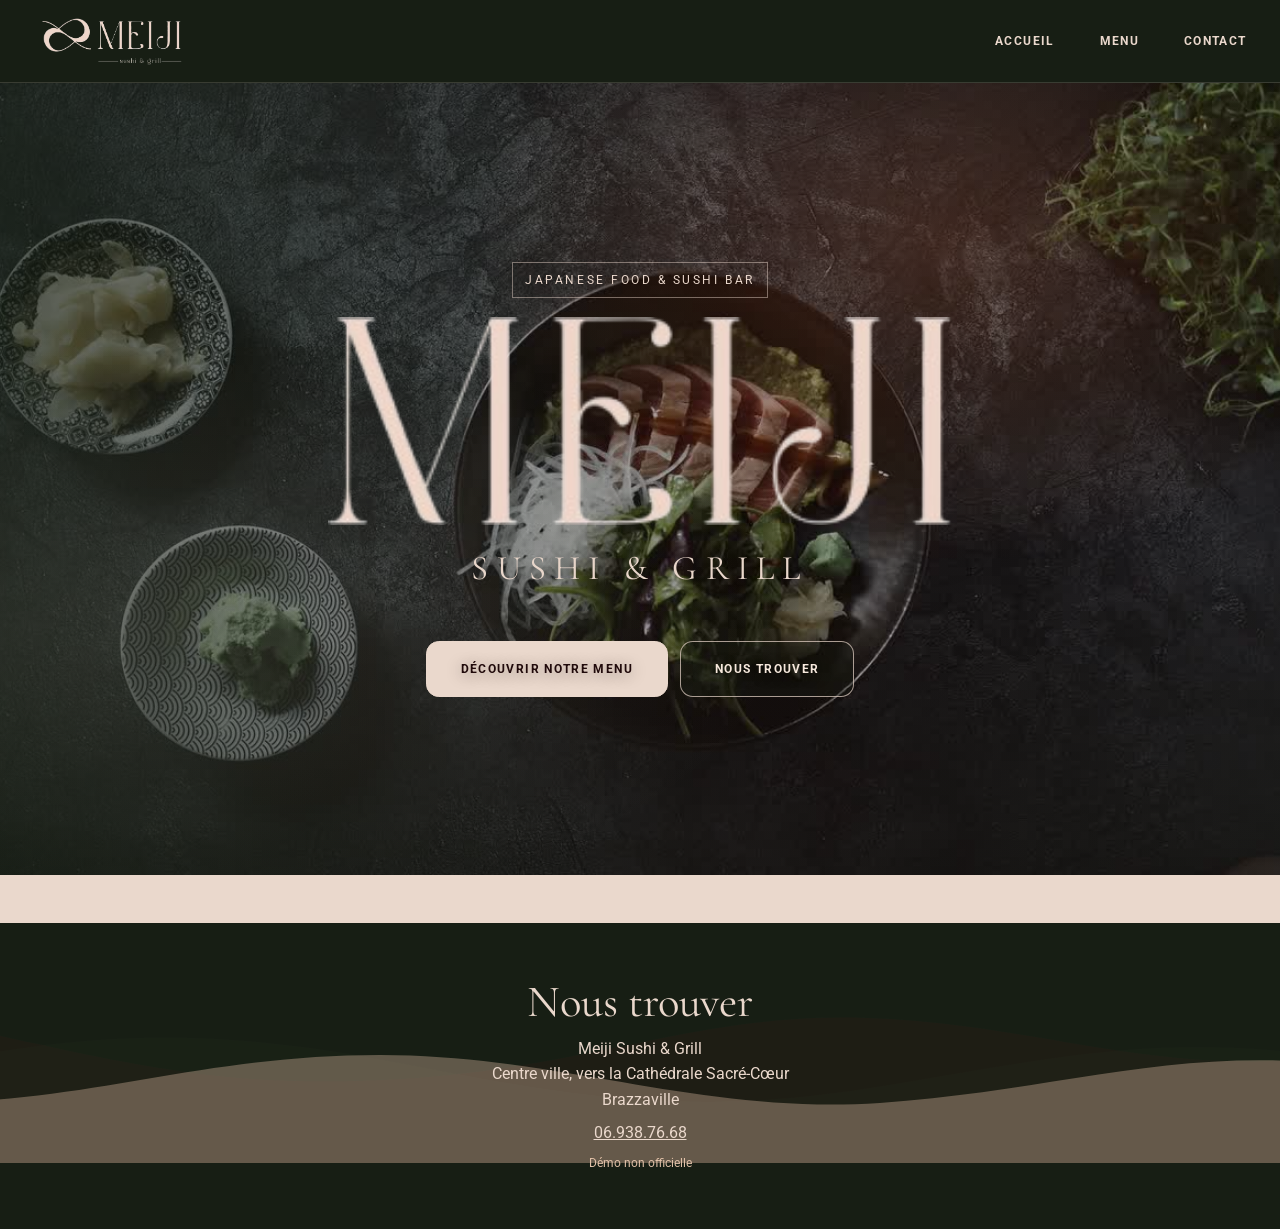
==== index.html @ 4b5f6bda "Retire la transition shoji des pages accueil et menu Complète le commit précédent, qui a déjà suppri" ====
<!doctype html>
<html lang="fr">
  <head>
    <meta charset="UTF-8" />
    <meta name="viewport" content="width=device-width, initial-scale=1.0" />
    <meta name="description" content="Meiji Sushi & Grill, restaurant japonais à Brazzaville. Découvrez notre menu." />
    <meta name="robots" content="noindex, nofollow" />
    <title>
      Accueil | Meiji Sushi &amp; Grill
    </title>
    <link rel="stylesheet" href="./assets/vendor/bootstrap.min.css" />
    <link rel="stylesheet" href="./css/style.css" />
  </head>
  <body>
    <header class="site-header">
      <a class="site-logo" href="./index.html#accueil" aria-label="Meiji Sushi &amp; Grill, accueil"><img src="./assets/img/meiji-logo.png" alt="Meiji Sushi &amp; Grill" fetchpriority="high" /></a>
      <nav class="site-nav" aria-label="Navigation principale">
        <a href="./index.html#accueil">Accueil</a><a href="./menu.html">Menu</a><a href="#contact">Contact</a>
      </nav>
    </header>
    <main>
      <section class="hero" id="accueil" aria-labelledby="hero-title">
        <video
          class="hero__video"
          autoplay
          muted
          loop
          playsinline
          preload="metadata"
          poster="./assets/img/hero-sushi-poster.jpg"
          aria-hidden="true"
          tabindex="-1"
        >
          <source src="./assets/video/hero-sushi.mp4" type="video/mp4" />
        </video>
        <div class="hero__shade" aria-hidden="true">
        </div>
        <div class="hero__content">
          <p class="hero__eyebrow" lang="en">
            Japanese Food &amp; Sushi Bar
          </p>
          <h1 id="hero-title">
            <img src="./assets/img/meiji-wordmark.png" alt="Meiji" />
          </h1>
          <p class="hero__subtitle">
            Sushi &amp; Grill
          </p>
          <div class="hero__actions">
            <a class="hero__button hero__button--primary" href="./menu.html">Découvrir notre menu</a><a class="hero__button hero__button--secondary" href="#contact">Nous trouver</a>
          </div>
        </div>
      </section>
    </main>
    <footer class="site-footer" id="contact">
      <div class="site-footer__content">
        <h2>
          Nous trouver
        </h2>
        <address>
          Meiji Sushi &amp; Grill<br />Centre ville, vers la Cathédrale Sacré-Cœur<br />Brazzaville
        </address>
        <p>
          <a href="tel:+242069387668">06.938.76.68</a>
        </p>
        <p class="site-footer__notice">
          Démo non officielle
        </p>
      </div>
    </footer>
  </body>
</html>
---- css/style.css ----
@font-face {
  font-family: "Roboto";
  src: url("../assets/fonts/Roboto-Variable.ttf") format("truetype");
  font-style: normal;
  font-weight: 100 900;
  font-display: swap
}
@font-face {
  font-family: "Cormorant Garamond";
  src: url("../assets/fonts/cormorant-garamond-latin-400-normal.woff2") format("woff2");
  font-style: normal;
  font-weight: 400;
  font-display: swap
}
@font-face {
  font-family: "Cormorant Garamond";
  src: url("../assets/fonts/cormorant-garamond-latin-700-normal.woff2") format("woff2");
  font-style: normal;
  font-weight: 700;
  font-display: swap
}
:root {
  --ink: #200a0b;
  --burgundy: #5b1213;
  --forest: #353d25;
  --forest-deep: #200a0b;
  --forest-night: #171e14;
  --cream: #ead8cc;
  --paper: #f6e8dc;
  --sand: #e1c1a8;
  --rose: #e8cbb8;
  --muted: #6f554e;
  --copper: #d36432;
  --garnet: #7a1715;
  --moss: #232819;
  --plum: #3b1112;
  --black-forest: #0c0f0a;
  --line: #c7a894;
  --focus: #d36432
}
* {
  box-sizing: border-box
}
html {
  scroll-behavior: auto
}
body {
  margin: 0;
  color: var(--ink);
  background-color: var(--cream);
  background-image: radial-gradient(ellipse at 10% 20%,rgb(225 193 168 / 58%) 0,transparent 34%), repeating-radial-gradient(ellipse at 50% 0%,transparent 0 9px,rgb(91 18 19 / 3%) 10px 11px,transparent 12px 23px);
  background-size: auto, 84px 54px;
  background-attachment: fixed;
  font-family: "Roboto", Arial, sans-serif;
  line-height: 1.6
}
h1, h2, h3, p {
  margin: 0
}
h1, h2, h3 {
  font-family: "Wanoquin", "Cormorant Garamond", Georgia, serif;
  font-weight: 400;
  line-height: 1.05
}
h1 {
  font-size: clamp(2.8rem,10vw,5.5rem);
  letter-spacing: .015em
}
h2 {
  font-size: clamp(2rem,6vw,3.4rem)
}
h3 {
  font-size: clamp(1.55rem,4vw,2rem)
}
a {
  color: inherit
}
a:focus-visible, button:focus-visible {
  outline: 3px solid var(--focus);
  outline-offset: 4px
}
.site-header {
  display: flex;
  flex-direction: column;
  align-items: center;
  gap: .4rem;
  padding: .7rem 1rem;
  color: var(--cream);
  background: var(--forest-deep)
}
.site-logo {
  display: block;
  width: 9rem
}
.site-logo img {
  display: block;
  width: 100%;
  max-height: 3.2rem;
  object-fit: contain
}
.site-nav {
  display: flex;
  align-items: center;
  justify-content: center;
  gap: clamp(1rem,5vw,2.5rem)
}
.site-nav a {
  padding: .35rem .1rem;
  color: var(--cream);
  font-size: .9rem;
  text-decoration: none
}
.site-nav a:hover {
  color: var(--copper)
}
.category-nav {
  position: sticky;
  z-index: 20;
  top: 0;
  display: flex;
  gap: clamp(1.2rem,5vw,3rem);
  overflow-x: auto;
  padding: .9rem 1.1rem;
  border-bottom: 1px solid rgb(91 18 19 / 18%);
  background: rgb(225 193 168 / 97%);
  box-shadow: 0 7px 20px rgb(32 10 11 / 8%);
  scrollbar-width: thin
}
.category-nav a {
  flex: 0 0 auto;
  color: var(--forest);
  font-size: .88rem;
  font-weight: 700;
  text-decoration: none
}
.category-nav a:hover, .category-nav a.is-current {
  color: var(--garnet);
  text-decoration: underline;
  text-decoration-thickness: 2px;
  text-underline-offset: .45em
}
.menu-home, .page-shell {
  width: min(76rem,100%);
  margin: auto;
  padding: 1.2rem 1rem 4rem
}
.menu-banner, .page-heading {
  position: relative;
  isolation: isolate;
  display: flex;
  min-height: 19rem;
  flex-direction: column;
  align-items: flex-start;
  justify-content: center;
  overflow: hidden;
  padding: clamp(1.5rem,6vw,4rem);
  color: var(--paper);
  background: var(--forest-deep)
}
.menu-banner:before, .page-heading--photo:before, .page-heading--drinks:before, .page-heading--reviews:before {
  position: absolute;
  z-index: -2;
  inset: 0;
  content: "";
  background-image: url("../assets/img/hero-sushi-poster.jpg");
  background-position: center 53%;
  background-size: cover
}
.menu-banner:after, .page-heading:after {
  position: absolute;
  z-index: -1;
  inset: 0;
  content: "";
  background: linear-gradient(90deg,rgb(32 10 11 / 86%),rgb(32 10 11 / 30%))
}
.menu-banner h1, .page-heading h1 {
  margin-block: .3rem .65rem
}
.menu-banner>p:not(.eyebrow), .page-heading>p:not(.eyebrow) {
  max-width: 37rem;
  color: var(--cream)
}
.eyebrow {
  color: var(--sand);
  font-size: .74rem;
  font-weight: 700;
  letter-spacing: .2em;
  text-transform: uppercase
}
.menu-banner .eyebrow, .page-heading .eyebrow {
  margin-bottom: .4rem
}
.demo-note {
  margin-top: 1rem;
  color: var(--cream);
  font-size: .78rem;
  letter-spacing: .04em
}
.category-grid {
  margin-top: 1rem
}
.category-card {
  position: relative;
  display: flex;
  min-height: 18rem;
  isolation: isolate;
  align-items: flex-end;
  overflow: hidden;
  border-radius: .7rem;
  color: var(--paper);
  background: var(--forest);
  text-decoration: none
}
.category-card>img {
  position: absolute;
  z-index: -2;
  inset: 0;
  width: 100%;
  height: 100%;
  object-fit: cover
}
.category-card__shade {
  position: absolute;
  z-index: -1;
  inset: 0;
  background: linear-gradient(0deg,rgb(32 10 11 / 88%),rgb(32 10 11 / 8%) 82%)
}
.category-card__content {
  display: flex;
  width: 100%;
  flex-direction: column;
  align-items: flex-start;
  padding: 1.3rem
}
.category-card__content strong {
  margin: .1rem 0;
  font-family: "Wanoquin", "Cormorant Garamond", Georgia, serif;
  font-weight: 400;
  font-size: 2.4rem;
  line-height: 1.05
}
.category-card__content>span:not(.category-card__index):not(.category-card__link) {
  color: var(--cream);
  font-size: .9rem
}
.category-card__index {
  color: var(--sand);
  font-size: .68rem;
  font-weight: 700;
  letter-spacing: .17em
}
.category-card__link {
  margin-top: .9rem;
  padding-bottom: .2rem;
  border-bottom: 1px solid var(--sand);
  font-size: .82rem;
  font-weight: 700
}
.category-card--hookah {
  background: radial-gradient(ellipse at 80% 15%,rgb(211 100 50 / 25%),transparent 39%), repeating-radial-gradient(ellipse at 50% 0%,transparent 0 9px,rgb(234 216 204 / 6%) 10px 11px,transparent 12px 23px), linear-gradient(135deg,#353d25,#171e14)
}
.category-card--hookah:before {
  position: absolute;
  z-index: -1;
  right: .5rem;
  bottom: -5.5rem;
  color: rgb(255 255 255 / 8%);
  content: "M";
  font-family: "Wanoquin", "Cormorant Garamond", Georgia, serif;
  font-size: 24rem;
  line-height: 1
}
.category-card--avis {
  background: linear-gradient(140deg,#5b1213,#200a0b 70%)
}
.category-card__rating {
  position: absolute;
  top: 1rem;
  right: 1.1rem;
  color: var(--garnet);
  font-size: 1.5rem;
  letter-spacing: .18em
}
.page-heading {
  min-height: 17rem;
  margin: 1.5rem 0 1rem
}
.page-heading--drinks:before {
  background-image: url("../assets/img/boissons/cocktail-soleil.jpg");
  background-position: center 45%
}
.page-heading--reviews:before {
  background-position: center 75%
}
.page-heading--hookah {
  background: radial-gradient(ellipse at 75% 20%,rgb(211 100 50 / 22%),transparent 40%), repeating-radial-gradient(ellipse at 50% 0%,transparent 0 9px,rgb(234 216 204 / 6%) 10px 11px,transparent 12px 23px), linear-gradient(125deg,#353d25,#171e14)
}
.page-heading--hookah:after {
  background: linear-gradient(90deg,rgb(32 10 11 / 48%),rgb(32 10 11 / 12%))
}
.subcat-nav {
  position: sticky;
  z-index: 10;
  top: 3.1rem;
  display: flex;
  gap: .65rem;
  overflow-x: auto;
  padding: .7rem 0;
  background: rgb(234 216 204 / 97%)
}
.subcat-nav a {
  flex: 0 0 auto;
  padding: .5rem .75rem;
  border: 1px solid var(--line);
  color: var(--forest);
  font-size: .84rem;
  text-decoration: none
}
.subcat-nav a:hover {
  border-color: var(--forest);
  background: var(--paper)
}
.menu-section {
  margin: 2.6rem 0 3.3rem;
  scroll-margin-top: 7rem
}
.section-heading {
  display: flex;
  align-items: flex-end;
  justify-content: space-between;
  gap: .8rem;
  margin-bottom: 1rem;
  padding-bottom: .75rem;
  border-bottom: 1px solid var(--line)
}
.section-heading h2 {
  color: var(--forest)
}
.section-heading .eyebrow {
  white-space: nowrap
}
.review-grid {
  display: grid;
  grid-template-columns: 1fr;
  gap: 1rem
}
.dish-card {
  min-width: 0;
  overflow: hidden;
  border: 1px solid rgb(32 10 11 / 14%);
  border-radius: .7rem;
  background: var(--paper);
  box-shadow: 0 10px 30px rgb(32 10 11 / 8%)
}
.dish-card__copy {
  padding: 1.1rem 1.15rem 1.25rem
}
.dish-card__kicker {
  margin-bottom: .45rem;
  color: var(--garnet);
  font-size: .68rem;
  font-weight: 700;
  letter-spacing: .15em;
  text-transform: uppercase
}
.dish-card__title {
  display: flex;
  align-items: baseline;
  justify-content: space-between;
  gap: .6rem
}
.dish-card__title h2 {
  color: var(--forest);
  font-size: clamp(1.6rem,5vw,2.2rem)
}
.dish-card__title h3 {
  min-width: 0;
  color: var(--forest)
}
.price {
  flex: 0 0 auto;
  color: var(--garnet);
  font-size: .76rem;
  font-weight: 700;
  text-align: right
}
.dish-card__copy>p:not(.dish-card__kicker) {
  margin-top: .55rem
}
.ingredients {
  color: var(--muted);
  font-size: .86rem
}
.dish-preview {
  position: relative;
  display: block;
  width: 100%;
  padding: 0;
  overflow: hidden;
  border: 0;
  background: var(--sand);
  cursor: pointer;
  text-align: left
}
.dish-preview img {
  display: block;
  width: 100%;
  height: clamp(16rem,66vw,25rem);
  object-fit: cover
}
.dish-preview>span {
  position: absolute;
  right: .9rem;
  bottom: .9rem;
  padding: .58rem .85rem;
  border: 1px solid rgb(255 255 255 / 72%);
  color: var(--ink);
  background: var(--paper);
  font-size: .8rem;
  font-weight: 700
}
model-viewer {
  display: block;
  width: 100%;
  height: clamp(18rem,66vw,25rem);
  background: var(--rose)
}
.viewer-retour {
  margin: .8rem 1rem 0;
  padding: .5rem .75rem;
  border: 1px solid var(--forest);
  background: transparent;
  color: var(--forest);
  cursor: pointer
}
.drink-card .dish-preview img, .drink-card model-viewer {
  height: clamp(24rem,95vw,37rem);
  object-position: center 58%
}
.editorial-panel {
  position: relative;
  margin-top: 1.3rem;
  padding: clamp(1.5rem,6vw,3rem);
  border-left: 3px solid var(--copper);
  border-radius: .65rem;
  color: var(--paper);
  background: linear-gradient(120deg,var(--forest),var(--forest-night))
}
.editorial-panel h2 {
  margin: .3rem 0 .6rem
}
.editorial-panel>p:not(.eyebrow):not(.demo-note) {
  max-width: 42rem;
  color: var(--cream)
}
.review-grid {
  margin-top: 1.4rem
}
.review-card {
  position: relative;
  min-height: 13rem;
  padding: 1.4rem;
  border-top: 3px solid var(--copper);
  border-radius: .65rem;
  background: var(--paper);
  box-shadow: 0 12px 32px rgb(32 10 11 / 9%)
}
.review-stars {
  margin-bottom: .8rem;
  color: var(--garnet);
  font-size: 1.1rem;
  letter-spacing: .2em
}
.review-card blockquote {
  margin: 0;
  color: var(--forest-deep);
  font-family: "Wanoquin", "Cormorant Garamond", Georgia, serif;
  font-size: 1.5rem;
  font-weight: 400;
  line-height: 1.3
}
.review-author {
  margin-top: 1.4rem;
  color: var(--muted);
  font-size: .7rem;
  letter-spacing: .08em;
  text-transform: uppercase
}
.demo-note--center {
  color: var(--muted);
  text-align: center
}
.site-footer {
  margin-top: 1rem;
  padding: 2.5rem 1rem;
  color: var(--cream);
  background: var(--forest-deep);
  text-align: center
}
.site-footer__content {
  width: min(50rem,100%);
  margin-inline: auto
}
.site-footer h2 {
  margin-bottom: .6rem;
  font-size: 2rem
}
.site-footer address {
  font-style: normal
}
.site-footer p {
  margin-top: .45rem
}
.site-footer a {
  color: var(--cream)
}
.site-footer__notice {
  color: var(--sand);
  font-size: .78rem
}
[hidden] {
  display: none!important
}
@media(min-width:42rem) {
  .site-header {
    flex-direction: row;
    justify-content: space-between;
    padding: .8rem max(1.5rem,calc((100% - 76rem)/2))
  }
  .site-logo {
    width: 11rem
  }
  .site-nav a {
    font-size: .96rem
  }
  .menu-home, .page-shell {
    padding-inline: 1.5rem
  }
  .menu-banner {
    min-height: 23rem
  }
  .category-grid {
    margin-top: 1.1rem
  }
  .category-card {
    min-height: 21rem
  }
  .review-grid {
    grid-template-columns: repeat(2,minmax(0,1fr));
    gap: 1.1rem
  }
}
@media(min-width:68rem) {
  .category-card {
    min-height: 27rem
  }
  .review-grid {
    grid-template-columns: repeat(3,minmax(0,1fr))
  }
  .page-heading {
    min-height: 22rem
  }
}
@media(prefers-reduced-motion:reduce) {
  *, *::before, *::after {
    scroll-behavior: auto!important;
    transition-duration: .01ms!important
  }
}
/* Accueil avec photo et vidéo en plein écran */
.hero {
  position: relative;
  isolation: isolate;
  display: grid;
  min-height: clamp(34rem,82svh,56rem);
  place-items: center;
  overflow: hidden;
  color: var(--paper);
  background: var(--forest-deep) url("../assets/img/hero-sushi-poster.jpg") center/cover;
  text-align: center
}
.hero__video, .hero__shade {
  position: absolute;
  z-index: -1;
  inset: 0;
  width: 100%;
  height: 100%
}
.hero__video {
  object-fit: cover
}
.hero__shade {
  z-index: 0;
  background: rgb(32 10 11 / 55%)
}
.hero__content {
  position: relative;
  z-index: 1;
  width: min(52rem,100%);
  padding: 3rem 1rem;
  text-shadow: 0 2px 16px rgb(0 0 0 / 45%)
}
.hero__eyebrow {
  margin-bottom: .5rem;
  font-size: clamp(.8rem,2vw,1.1rem);
  letter-spacing: .2em;
  text-transform: uppercase
}
.hero h1 {
  line-height: 0
}
.hero h1 img {
  display: block;
  width: clamp(18rem,56vw,36rem);
  max-width: 100%;
  height: auto;
  margin-inline: auto
}
.hero__subtitle {
  margin-top: .5rem;
  font-size: clamp(1.2rem,3vw,2rem);
  letter-spacing: .2em;
  text-transform: uppercase
}
.hero__actions {
  display: flex;
  flex-wrap: wrap;
  justify-content: center;
  gap: .6rem;
  margin-top: 2.2rem
}
.hero__button {
  display: inline-flex;
  min-height: 3.25rem;
  align-items: center;
  justify-content: center;
  padding: .75rem clamp(1rem,3vw,2rem);
  border: 1px solid var(--paper);
  border-radius: .2rem;
  font-weight: 700;
  letter-spacing: .06em;
  text-decoration: none;
  text-transform: uppercase
}
.hero__button--primary {
  color: var(--ink);
  background: var(--paper)
}
.hero__button--secondary {
  color: var(--paper);
  background: rgb(0 0 0 / 18%)
}
.hero a:focus-visible, .site-header a:focus-visible, .site-footer a:focus-visible {
  outline-color: var(--paper)
}
@media(prefers-reduced-motion:reduce) {
  .hero__video {
    display: none
  }
}

/* Direction artistique Meiji : motifs SVG façon Haikei, composition éditoriale. */
body {
  background-color: var(--cream);
  background-image: url("../assets/img/meiji-waves.svg");
  background-repeat: repeat-x;
  background-position: center bottom;
  background-size: min(100%, 90rem) 18rem;
  background-attachment: scroll
}
.site-header {
  min-height: 5.2rem;
  padding-block: .9rem;
  border-bottom: 1px solid rgb(234 216 204 / 16%);
  background: var(--forest-night)
}
.site-logo {
  width: 10rem
}
.site-nav {
  gap: clamp(1.1rem, 3.5vw, 2.6rem)
}
.site-nav a {
  position: relative;
  padding-block: .65rem;
  font-size: .78rem;
  font-weight: 700;
  letter-spacing: .11em;
  text-transform: uppercase
}
.site-nav a[aria-current="page"]::after {
  position: absolute;
  right: 0;
  bottom: .2rem;
  left: 0;
  height: 1px;
  background: var(--sand);
  content: ""
}
.hero {
  min-height: min(48rem, calc(100svh - 5.2rem));
  min-height: clamp(38rem, 88svh, 54rem);
  background-position: center 56%
}
.hero__shade {
  background: radial-gradient(ellipse at 74% 20%, rgb(211 100 50 / 19%), transparent 36%), radial-gradient(ellipse at 12% 68%, rgb(234 216 204 / 9%), transparent 40%), linear-gradient(90deg, rgb(23 30 20 / 72%), rgb(32 10 11 / 28%) 58%, rgb(32 10 11 / 18%)), linear-gradient(0deg, rgb(23 30 20 / 28%), transparent 44%)
}
.hero__content {
  width: min(62rem, 100%);
  padding-inline: clamp(1.2rem, 6vw, 5rem)
}
.hero__eyebrow {
  display: inline-block;
  margin-bottom: 1.15rem;
  padding: .5rem .8rem;
  border: 1px solid rgb(234 216 204 / 45%);
  color: var(--cream);
  font-size: .72rem;
  letter-spacing: .22em
}
.hero h1 img {
  width: clamp(19rem, 51vw, 39rem);
  filter: drop-shadow(0 12px 30px rgb(0 0 0 / 22%))
}
.hero__subtitle {
  margin-top: 1rem;
  color: var(--cream);
  font-family: "Cormorant Garamond", Georgia, serif;
  font-size: clamp(1.25rem, 3.2vw, 2.15rem);
  font-weight: 400;
  letter-spacing: .24em
}
.hero__actions {
  gap: .8rem;
  margin-top: clamp(1.8rem, 5vh, 3rem)
}
.hero__button {
  min-height: 3.45rem;
  padding-inline: clamp(1.1rem, 2.8vw, 2.1rem);
  border-radius: .8rem;
  font-size: .78rem;
  letter-spacing: .11em
}
.hero__button--primary {
  border-color: var(--cream);
  background: var(--cream)
}
.hero__button--secondary {
  border-color: rgb(234 216 204 / 70%);
  background: rgb(23 30 20 / 28%)
}
.menu-home, .page-shell {
  padding-top: clamp(1.5rem, 4vw, 3rem)
}
.menu-banner, .page-heading {
  min-height: 22rem;
  border-radius: 1.4rem;
  box-shadow: 0 24px 70px rgb(32 10 11 / 12%)
}
.menu-banner:after, .page-heading:after {
  background: linear-gradient(90deg, rgb(23 30 20 / 88%), rgb(32 10 11 / 45%) 65%, rgb(32 10 11 / 24%))
}
.category-grid {
  --bs-gutter-x: 1rem;
  --bs-gutter-y: 1rem;
  margin-top: 1.25rem
}
.category-card {
  min-height: 23rem;
  border: 1px solid rgb(32 10 11 / 12%);
  border-radius: 1.15rem;
  box-shadow: 0 16px 40px rgb(32 10 11 / 11%);
  isolation: isolate
}
.category-card > img {
  transition: none
}
.category-card__shade {
  background: linear-gradient(0deg, rgb(23 30 20 / 94%), rgb(32 10 11 / 8%) 75%)
}
.category-card__content {
  padding: clamp(1.25rem, 2.5vw, 1.8rem)
}
.category-card__content strong {
  margin-block: .4rem .55rem;
  font-size: clamp(2rem, 3vw, 2.7rem)
}
.category-card__link {
  display: inline-block;
  margin-top: 1.2rem;
  color: var(--cream);
  letter-spacing: .06em
}
.category-card--hookah::before {
  right: -1.5rem;
  bottom: -7rem;
  color: rgb(234 216 204 / 9%)
}
.category-card__rating {
  z-index: 1;
  color: var(--sand);
  text-shadow: 0 2px 18px rgb(0 0 0 / 40%)
}
.page-heading {
  margin-top: .5rem
}
.section-heading {
  margin-top: 2.4rem;
  border-bottom-color: rgb(91 18 19 / 28%)
}
.dish-card, .review-card {
  border-color: rgb(32 10 11 / 12%);
  border-radius: 1.15rem;
  box-shadow: 0 18px 42px rgb(32 10 11 / 9%)
}
.dish-card__copy {
  padding: 1.3rem
}
model-viewer {
  border-radius: 1rem;
  background-color: var(--sand)
}
.site-footer {
  position: relative;
  margin-top: 3rem;
  padding-block: 3.5rem;
  background-color: var(--forest-night);
  background-image: url("../assets/img/meiji-waves.svg");
  background-position: center top;
  background-size: 90rem 15rem
}
.site-footer h2 {
  font-family: "Cormorant Garamond", Georgia, serif;
  font-size: clamp(2rem, 4vw, 2.8rem);
  font-weight: 400
}
@media (max-width: 41.99rem) {
  .site-header {
    gap: .25rem;
    padding: .65rem .9rem .5rem
  }
  .site-logo {
    width: 8.4rem
  }
  .site-nav {
    width: 100%;
    justify-content: space-between;
    gap: .6rem
  }
  .site-nav a {
    padding-block: .5rem;
    font-size: .69rem;
    letter-spacing: .08em
  }
  .hero {
    min-height: min(44rem, 82svh);
    min-height: clamp(34rem, 82svh, 44rem)
  }
  .hero__content {
    padding-inline: 1rem
  }
  .hero__actions {
    flex-direction: column;
    align-items: stretch;
    width: min(22rem, 100%);
    margin-inline: auto
  }
  .category-card {
    min-height: 20rem
  }
  .menu-banner, .page-heading {
    min-height: 19rem;
    padding: 1.35rem
  }
  .site-footer {
    margin-top: 2rem
  }
}

/* Bouton de réalité augmentée : model-viewer ne l'affiche que sur les appareils compatibles. */
.ar-button {
  position: absolute;
  right: .8rem;
  bottom: .8rem;
  display: inline-flex;
  min-height: 2.75rem;
  align-items: center;
  gap: .5rem;
  padding: .55rem .9rem;
  border: 1px solid var(--forest-night);
  border-radius: .5rem;
  color: var(--cream);
  background: var(--forest-night);
  font: 700 .8rem/1 "Roboto", Arial, sans-serif;
  letter-spacing: .04em;
  cursor: pointer
}
.ar-button:focus-visible {
  outline: 3px solid var(--focus);
  outline-offset: 3px
}
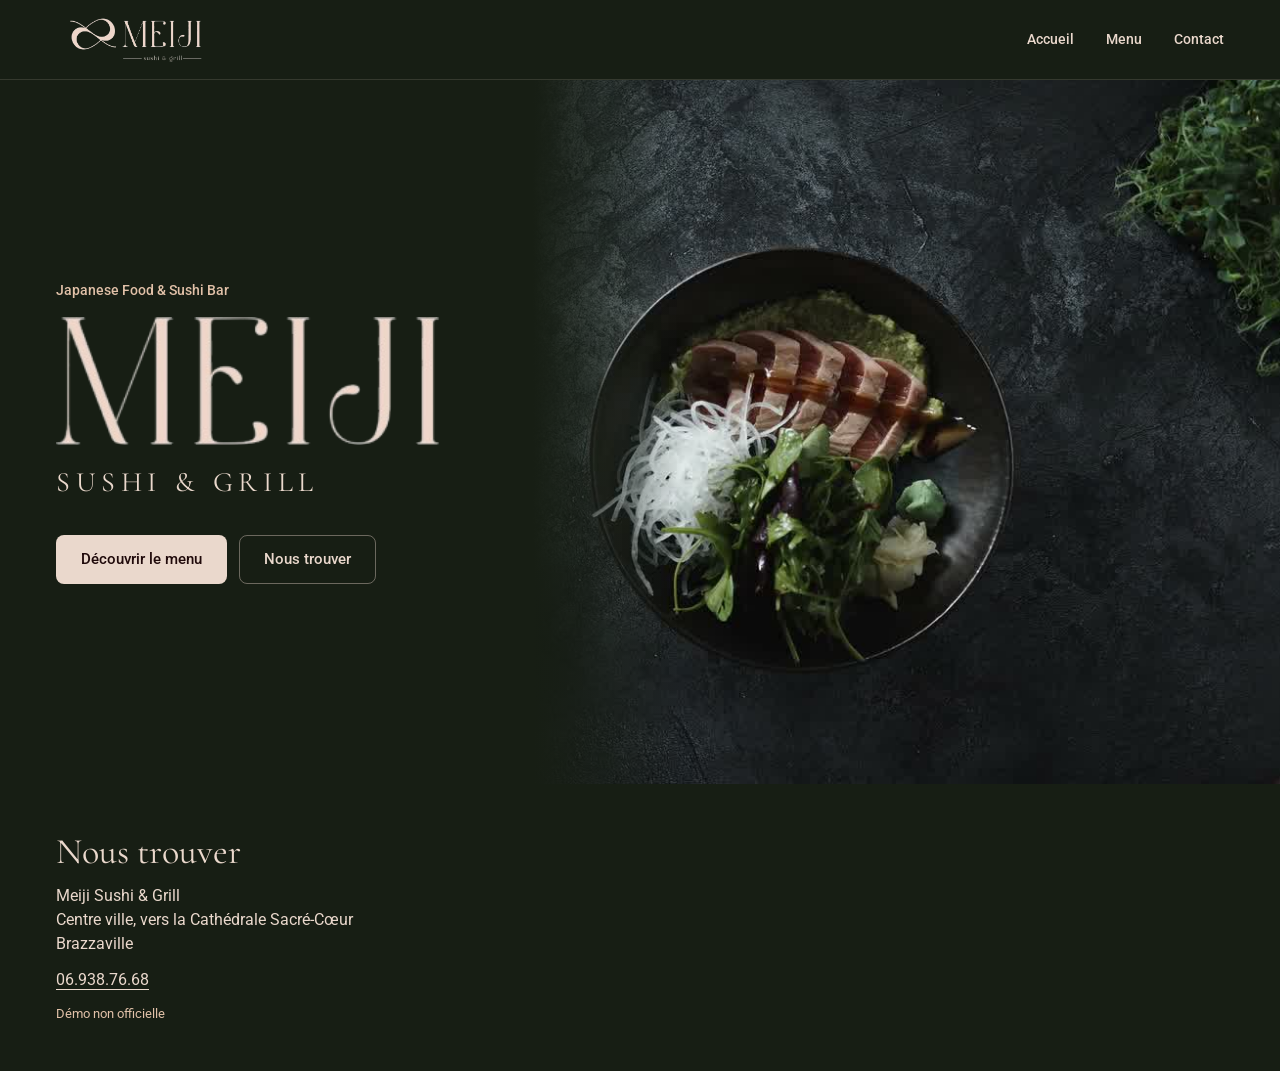
==== commit d3e49921: "Épure le site : accueil en deux volets, menu simplifié Applique l'audit unslop avec la direction val" ====
--- a/index.html
+++ b/index.html
@@ -20,34 +20,34 @@
     </header>
     <main>
       <section class="hero" id="accueil" aria-labelledby="hero-title">
-        <video
-          class="hero__video"
-          autoplay
-          muted
-          loop
-          playsinline
-          preload="metadata"
-          poster="./assets/img/hero-sushi-poster.jpg"
-          aria-hidden="true"
-          tabindex="-1"
-        >
-          <source src="./assets/video/hero-sushi.mp4" type="video/mp4" />
-        </video>
-        <div class="hero__shade" aria-hidden="true">
-        </div>
         <div class="hero__content">
           <p class="hero__eyebrow" lang="en">
             Japanese Food &amp; Sushi Bar
           </p>
           <h1 id="hero-title">
-            <img src="./assets/img/meiji-wordmark.png" alt="Meiji" />
+            <img src="./assets/img/meiji-wordmark.png" alt="Meiji" width="272" height="91" />
           </h1>
           <p class="hero__subtitle">
             Sushi &amp; Grill
           </p>
           <div class="hero__actions">
-            <a class="hero__button hero__button--primary" href="./menu.html">Découvrir notre menu</a><a class="hero__button hero__button--secondary" href="#contact">Nous trouver</a>
+            <a class="hero__button hero__button--primary" href="./menu.html">Découvrir le menu</a><a class="hero__button hero__button--secondary" href="#contact">Nous trouver</a>
           </div>
+        </div>
+        <div class="hero__media">
+          <video
+            class="hero__video"
+            autoplay
+            muted
+            loop
+            playsinline
+            preload="metadata"
+            poster="./assets/img/hero-sushi-poster.jpg"
+            aria-hidden="true"
+            tabindex="-1"
+          >
+            <source src="./assets/video/hero-sushi.mp4" type="video/mp4" />
+          </video>
         </div>
       </section>
     </main>
--- a/css/style.css
+++ b/css/style.css
@@ -1,3 +1,4 @@
+/* Polices hébergées en local */
 @font-face {
   font-family: "Roboto";
   src: url("../assets/fonts/Roboto-Variable.ttf") format("truetype");
@@ -19,384 +20,518 @@
   font-weight: 700;
   font-display: swap
 }
+
 :root {
+  /* Couleurs de la charte Meiji */
   --ink: #200a0b;
+  --plum: #3b1112;
   --burgundy: #5b1213;
+  --garnet: #7a1715;
+  --copper: #d36432;
   --forest: #353d25;
-  --forest-deep: #200a0b;
+  --moss: #232819;
   --forest-night: #171e14;
+  --black-forest: #0c0f0a;
   --cream: #ead8cc;
+  --rose: #e8cbb8;
+  --sand: #e1c1a8;
+
+  /* Teintes dérivées de la charte */
   --paper: #f6e8dc;
-  --sand: #e1c1a8;
-  --rose: #e8cbb8;
   --muted: #6f554e;
-  --copper: #d36432;
-  --garnet: #7a1715;
-  --moss: #232819;
-  --plum: #3b1112;
-  --black-forest: #0c0f0a;
-  --line: #c7a894;
-  --focus: #d36432
-}
-* {
+  --line: rgb(32 10 11 / 10%);
+  --line-strong: rgb(32 10 11 / 24%);
+  --line-dark: rgb(234 216 204 / 14%);
+  --focus: #d36432;
+
+  /* Mise en page : tout est posé sur une grille de 4 px (.25rem) */
+  --shell: 76rem;
+  --gutter: 1rem;
+  --edge: max(var(--gutter), calc((100vw - var(--shell)) / 2 + var(--gutter)));
+  --radius-control: .5rem;
+  --radius-card: 1rem;
+
+  /* Mouvement : une seule courbe, une seule durée */
+  --ease: cubic-bezier(.2, 0, 0, 1);
+  --fast: .15s;
+
+  --serif: "Wanoquin", "Cormorant Garamond", Georgia, serif;
+  --sans: "Roboto", Arial, sans-serif
+}
+@media (min-width: 42rem) {
+  :root {
+    --gutter: 1.5rem
+  }
+}
+
+*, *::before, *::after {
   box-sizing: border-box
-}
-html {
-  scroll-behavior: auto
 }
 body {
   margin: 0;
   color: var(--ink);
-  background-color: var(--cream);
-  background-image: radial-gradient(ellipse at 10% 20%,rgb(225 193 168 / 58%) 0,transparent 34%), repeating-radial-gradient(ellipse at 50% 0%,transparent 0 9px,rgb(91 18 19 / 3%) 10px 11px,transparent 12px 23px);
-  background-size: auto, 84px 54px;
-  background-attachment: fixed;
-  font-family: "Roboto", Arial, sans-serif;
-  line-height: 1.6
-}
-h1, h2, h3, p {
+  background: var(--cream);
+  font-family: var(--sans);
+  font-size: 1rem;
+  line-height: 1.5
+}
+h1, h2, h3, p, address {
   margin: 0
 }
 h1, h2, h3 {
-  font-family: "Wanoquin", "Cormorant Garamond", Georgia, serif;
+  font-family: var(--serif);
   font-weight: 400;
-  line-height: 1.05
+  line-height: 1.1
 }
 h1 {
-  font-size: clamp(2.8rem,10vw,5.5rem);
-  letter-spacing: .015em
+  font-size: clamp(2.5rem, 8vw, 4rem)
 }
 h2 {
-  font-size: clamp(2rem,6vw,3.4rem)
+  font-size: clamp(1.75rem, 5vw, 2.5rem)
 }
 h3 {
-  font-size: clamp(1.55rem,4vw,2rem)
+  font-size: clamp(1.5rem, 4vw, 1.75rem)
 }
 a {
   color: inherit
+}
+img {
+  max-width: 100%
+}
+button {
+  font: inherit
 }
 a:focus-visible, button:focus-visible {
   outline: 3px solid var(--focus);
   outline-offset: 4px
 }
+[hidden] {
+  display: none !important
+}
+
+/* En-tête */
 .site-header {
   display: flex;
   flex-direction: column;
   align-items: center;
-  gap: .4rem;
-  padding: .7rem 1rem;
+  gap: .5rem;
+  padding: .75rem var(--edge);
+  border-bottom: 1px solid var(--line-dark);
   color: var(--cream);
-  background: var(--forest-deep)
+  background: var(--forest-night)
 }
 .site-logo {
   display: block;
-  width: 9rem
+  width: 8.5rem
 }
 .site-logo img {
   display: block;
   width: 100%;
-  max-height: 3.2rem;
+  max-height: 3rem;
   object-fit: contain
 }
 .site-nav {
   display: flex;
+  align-items: center;
+  gap: 1.5rem
+}
+.site-nav a {
+  position: relative;
+  padding: .5rem 0;
+  color: var(--cream);
+  font-size: .875rem;
+  font-weight: 500;
+  text-decoration: none;
+  transition: color var(--fast) var(--ease)
+}
+.site-nav a:hover {
+  color: var(--sand)
+}
+.site-nav a[aria-current="page"]::after {
+  position: absolute;
+  right: 0;
+  bottom: .25rem;
+  left: 0;
+  height: 1px;
+  background: var(--sand);
+  content: ""
+}
+.site-header a:focus-visible, .hero a:focus-visible, .site-footer a:focus-visible {
+  outline-color: var(--paper)
+}
+@media (min-width: 42rem) {
+  .site-header {
+    flex-direction: row;
+    justify-content: space-between;
+    min-height: 5rem
+  }
+  .site-logo {
+    width: 10rem
+  }
+  .site-nav {
+    gap: 2rem
+  }
+}
+
+/* Accueil : texte d'un côté, vidéo de l'autre */
+.hero {
+  display: grid;
+  grid-template-rows: auto minmax(18rem, 1fr);
+  min-height: calc(100svh - 6.5rem);
+  color: var(--cream);
+  background: var(--forest-night)
+}
+.hero__content {
+  padding: 2.5rem var(--gutter) 2rem
+}
+.hero__eyebrow {
+  margin-bottom: 1rem;
+  color: var(--sand);
+  font-size: .875rem;
+  font-weight: 500
+}
+.hero h1 {
+  line-height: 0
+}
+.hero h1 img {
+  display: block;
+  width: min(100%, clamp(14rem, 62vw, 24rem));
+  height: auto
+}
+/* La charte compose le nom de la maison en capitales. */
+.hero__subtitle {
+  margin-top: 1rem;
+  font-family: "Cormorant Garamond", Georgia, serif;
+  font-size: clamp(1.25rem, 4vw, 1.75rem);
+  letter-spacing: .2em;
+  text-transform: uppercase
+}
+.hero__actions {
+  display: flex;
+  flex-wrap: wrap;
+  gap: .75rem;
+  margin-top: 2rem
+}
+.hero__button {
+  display: inline-flex;
+  min-height: 3rem;
   align-items: center;
   justify-content: center;
-  gap: clamp(1rem,5vw,2.5rem)
-}
-.site-nav a {
-  padding: .35rem .1rem;
-  color: var(--cream);
-  font-size: .9rem;
-  text-decoration: none
-}
-.site-nav a:hover {
-  color: var(--copper)
-}
+  padding: .75rem 1.5rem;
+  border: 1px solid transparent;
+  border-radius: var(--radius-control);
+  font-size: .9375rem;
+  font-weight: 500;
+  text-decoration: none;
+  transition: color var(--fast) var(--ease), background-color var(--fast) var(--ease), border-color var(--fast) var(--ease)
+}
+.hero__button--primary {
+  color: var(--ink);
+  background: var(--cream)
+}
+.hero__button--primary:hover {
+  background: var(--paper)
+}
+.hero__button--secondary {
+  border-color: rgb(234 216 204 / 40%);
+  color: var(--cream)
+}
+.hero__button--secondary:hover {
+  border-color: var(--cream)
+}
+.hero__media {
+  position: relative;
+  overflow: hidden;
+  background: var(--forest-night) url("../assets/img/hero-sushi-poster.jpg") 80% center / cover
+}
+.hero__video {
+  position: absolute;
+  inset: 0;
+  width: 100%;
+  height: 100%;
+  object-fit: cover;
+  object-position: 80% center
+}
+/* Fond la vidéo dans le panneau de texte, sans changer de teinte. */
+.hero__media::after {
+  position: absolute;
+  inset: 0;
+  background: linear-gradient(180deg, var(--forest-night), rgb(23 30 20 / 0%) 30%);
+  content: "";
+  pointer-events: none
+}
+@media (min-width: 56rem) {
+  .hero {
+    grid-template-rows: none;
+    grid-template-columns: minmax(0, 5fr) minmax(0, 7fr);
+    min-height: min(44rem, calc(100svh - 5rem))
+  }
+  .hero__content {
+    align-self: center;
+    padding: 3rem 2rem 3rem var(--edge)
+  }
+  .hero__media::after {
+    background: linear-gradient(90deg, var(--forest-night), rgb(23 30 20 / 0%) 20%)
+  }
+}
+@media (prefers-reduced-motion: reduce) {
+  .hero__video {
+    display: none
+  }
+  *, *::before, *::after {
+    scroll-behavior: auto !important;
+    transition-duration: .01ms !important
+  }
+}
+
+/* Navigation des rubriques */
 .category-nav {
   position: sticky;
   z-index: 20;
   top: 0;
   display: flex;
-  gap: clamp(1.2rem,5vw,3rem);
+  min-height: 3rem;
+  align-items: center;
+  gap: 1.5rem;
   overflow-x: auto;
-  padding: .9rem 1.1rem;
-  border-bottom: 1px solid rgb(91 18 19 / 18%);
-  background: rgb(225 193 168 / 97%);
-  box-shadow: 0 7px 20px rgb(32 10 11 / 8%);
+  padding: 0 var(--edge);
+  border-bottom: 1px solid var(--line);
+  background: var(--paper);
   scrollbar-width: thin
 }
 .category-nav a {
   flex: 0 0 auto;
-  color: var(--forest);
-  font-size: .88rem;
-  font-weight: 700;
-  text-decoration: none
-}
-.category-nav a:hover, .category-nav a.is-current {
-  color: var(--garnet);
+  padding: .5rem 0;
+  color: var(--muted);
+  font-size: .875rem;
+  font-weight: 500;
+  text-decoration: none;
+  transition: color var(--fast) var(--ease)
+}
+.category-nav a:hover {
+  color: var(--ink)
+}
+.category-nav a.is-current {
+  color: var(--ink);
   text-decoration: underline;
+  text-decoration-color: var(--garnet);
   text-decoration-thickness: 2px;
-  text-underline-offset: .45em
-}
-.menu-home, .page-shell {
-  width: min(76rem,100%);
-  margin: auto;
-  padding: 1.2rem 1rem 4rem
-}
-.menu-banner, .page-heading {
-  position: relative;
-  isolation: isolate;
-  display: flex;
-  min-height: 19rem;
-  flex-direction: column;
-  align-items: flex-start;
-  justify-content: center;
-  overflow: hidden;
-  padding: clamp(1.5rem,6vw,4rem);
-  color: var(--paper);
-  background: var(--forest-deep)
-}
-.menu-banner:before, .page-heading--photo:before, .page-heading--drinks:before, .page-heading--reviews:before {
-  position: absolute;
-  z-index: -2;
-  inset: 0;
-  content: "";
-  background-image: url("../assets/img/hero-sushi-poster.jpg");
-  background-position: center 53%;
-  background-size: cover
-}
-.menu-banner:after, .page-heading:after {
-  position: absolute;
-  z-index: -1;
-  inset: 0;
-  content: "";
-  background: linear-gradient(90deg,rgb(32 10 11 / 86%),rgb(32 10 11 / 30%))
-}
-.menu-banner h1, .page-heading h1 {
-  margin-block: .3rem .65rem
-}
-.menu-banner>p:not(.eyebrow), .page-heading>p:not(.eyebrow) {
-  max-width: 37rem;
-  color: var(--cream)
-}
-.eyebrow {
-  color: var(--sand);
-  font-size: .74rem;
-  font-weight: 700;
-  letter-spacing: .2em;
-  text-transform: uppercase
-}
-.menu-banner .eyebrow, .page-heading .eyebrow {
-  margin-bottom: .4rem
-}
-.demo-note {
-  margin-top: 1rem;
-  color: var(--cream);
-  font-size: .78rem;
-  letter-spacing: .04em
-}
-.category-grid {
-  margin-top: 1rem
-}
-.category-card {
-  position: relative;
-  display: flex;
-  min-height: 18rem;
-  isolation: isolate;
-  align-items: flex-end;
-  overflow: hidden;
-  border-radius: .7rem;
-  color: var(--paper);
-  background: var(--forest);
-  text-decoration: none
-}
-.category-card>img {
-  position: absolute;
-  z-index: -2;
-  inset: 0;
-  width: 100%;
-  height: 100%;
-  object-fit: cover
-}
-.category-card__shade {
-  position: absolute;
-  z-index: -1;
-  inset: 0;
-  background: linear-gradient(0deg,rgb(32 10 11 / 88%),rgb(32 10 11 / 8%) 82%)
-}
-.category-card__content {
-  display: flex;
-  width: 100%;
-  flex-direction: column;
-  align-items: flex-start;
-  padding: 1.3rem
-}
-.category-card__content strong {
-  margin: .1rem 0;
-  font-family: "Wanoquin", "Cormorant Garamond", Georgia, serif;
-  font-weight: 400;
-  font-size: 2.4rem;
-  line-height: 1.05
-}
-.category-card__content>span:not(.category-card__index):not(.category-card__link) {
-  color: var(--cream);
-  font-size: .9rem
-}
-.category-card__index {
-  color: var(--sand);
-  font-size: .68rem;
-  font-weight: 700;
-  letter-spacing: .17em
-}
-.category-card__link {
-  margin-top: .9rem;
-  padding-bottom: .2rem;
-  border-bottom: 1px solid var(--sand);
-  font-size: .82rem;
-  font-weight: 700
-}
-.category-card--hookah {
-  background: radial-gradient(ellipse at 80% 15%,rgb(211 100 50 / 25%),transparent 39%), repeating-radial-gradient(ellipse at 50% 0%,transparent 0 9px,rgb(234 216 204 / 6%) 10px 11px,transparent 12px 23px), linear-gradient(135deg,#353d25,#171e14)
-}
-.category-card--hookah:before {
-  position: absolute;
-  z-index: -1;
-  right: .5rem;
-  bottom: -5.5rem;
-  color: rgb(255 255 255 / 8%);
-  content: "M";
-  font-family: "Wanoquin", "Cormorant Garamond", Georgia, serif;
-  font-size: 24rem;
-  line-height: 1
-}
-.category-card--avis {
-  background: linear-gradient(140deg,#5b1213,#200a0b 70%)
-}
-.category-card__rating {
-  position: absolute;
-  top: 1rem;
-  right: 1.1rem;
-  color: var(--garnet);
-  font-size: 1.5rem;
-  letter-spacing: .18em
-}
-.page-heading {
-  min-height: 17rem;
-  margin: 1.5rem 0 1rem
-}
-.page-heading--drinks:before {
-  background-image: url("../assets/img/boissons/cocktail-soleil.jpg");
-  background-position: center 45%
-}
-.page-heading--reviews:before {
-  background-position: center 75%
-}
-.page-heading--hookah {
-  background: radial-gradient(ellipse at 75% 20%,rgb(211 100 50 / 22%),transparent 40%), repeating-radial-gradient(ellipse at 50% 0%,transparent 0 9px,rgb(234 216 204 / 6%) 10px 11px,transparent 12px 23px), linear-gradient(125deg,#353d25,#171e14)
-}
-.page-heading--hookah:after {
-  background: linear-gradient(90deg,rgb(32 10 11 / 48%),rgb(32 10 11 / 12%))
+  text-underline-offset: .5em
 }
 .subcat-nav {
   position: sticky;
   z-index: 10;
-  top: 3.1rem;
-  display: flex;
-  gap: .65rem;
+  top: 3rem;
+  display: flex;
+  gap: .5rem;
   overflow-x: auto;
-  padding: .7rem 0;
-  background: rgb(234 216 204 / 97%)
+  padding: .5rem 0;
+  background: var(--cream)
 }
 .subcat-nav a {
   flex: 0 0 auto;
   padding: .5rem .75rem;
+  border: 1px solid var(--line-strong);
+  border-radius: var(--radius-control);
+  color: var(--ink);
+  font-size: .875rem;
+  text-decoration: none;
+  transition: background-color var(--fast) var(--ease)
+}
+.subcat-nav a:hover {
+  background: var(--paper)
+}
+
+/* Pages du menu */
+.page-shell {
+  padding: 1.5rem var(--edge) 4rem
+}
+.page-intro {
+  padding-bottom: 1.5rem
+}
+.page-intro h1 {
+  margin-top: .25rem
+}
+.page-intro > p:not(.eyebrow):not(.demo-note) {
+  max-width: 36rem;
+  margin-top: .75rem;
+  color: var(--muted)
+}
+.eyebrow {
+  color: var(--muted);
+  font-size: .875rem;
+  font-weight: 500
+}
+.demo-note {
+  margin-top: .75rem;
+  color: var(--muted);
+  font-size: .8125rem
+}
+/* Signature : le filet en vague, une seule fois par page, sous le titre. */
+.page-intro::after {
+  display: block;
+  height: .5rem;
+  margin-top: 1.5rem;
+  background: url("../assets/img/meiji-wave-rule.svg") left center / 3rem .5rem repeat-x;
+  content: ""
+}
+@media (min-width: 42rem) {
+  .page-shell {
+    padding-block: 3rem 5rem
+  }
+}
+
+/* Rubriques du menu */
+.category-grid {
+  display: grid;
+  gap: 1rem
+}
+.category-card {
+  display: flex;
+  flex-direction: column;
+  overflow: hidden;
   border: 1px solid var(--line);
-  color: var(--forest);
-  font-size: .84rem;
-  text-decoration: none
-}
-.subcat-nav a:hover {
-  border-color: var(--forest);
+  border-radius: var(--radius-card);
+  color: var(--ink);
+  background: var(--paper);
+  text-decoration: none;
+  transition: border-color var(--fast) var(--ease)
+}
+.category-card:hover {
+  border-color: var(--line-strong)
+}
+.category-card > img {
+  display: block;
+  width: 100%;
+  height: clamp(12rem, 36vw, 22rem);
+  object-fit: cover
+}
+.category-card__content {
+  display: flex;
+  flex-direction: column;
+  align-items: flex-start;
+  gap: .25rem;
+  padding: 1.25rem
+}
+.category-card__content strong {
+  font-family: var(--serif);
+  font-size: clamp(1.75rem, 4vw, 2.25rem);
+  font-weight: 400;
+  line-height: 1.1
+}
+.category-card__desc {
+  color: var(--muted);
+  font-size: .9375rem
+}
+.category-card__link {
+  display: inline-flex;
+  align-items: center;
+  gap: .5rem;
+  margin-top: .75rem;
+  color: var(--garnet);
+  font-size: .875rem;
+  font-weight: 500
+}
+@media (min-width: 42rem) {
+  .category-grid {
+    grid-template-columns: minmax(0, 7fr) minmax(0, 5fr);
+    gap: 1.5rem
+  }
+}
+
+/* Sections et cartes de plats */
+.menu-section {
+  margin-top: 2.5rem;
+  scroll-margin-top: 7rem
+}
+.section-heading {
+  margin-bottom: 1.5rem;
+  padding-bottom: 1rem;
+  border-bottom: 1px solid var(--line)
+}
+.section-heading h2 {
+  margin-top: .25rem
+}
+.dish-grid, .drink-grid {
+  display: grid;
+  gap: 1.5rem
+}
+@media (min-width: 48rem) {
+  .drink-grid {
+    grid-template-columns: repeat(2, minmax(0, 1fr))
+  }
+  /* Sur grand écran, un plat se lit comme une ligne de carte : image à gauche, texte à droite. */
+  .dish-grid .dish-card {
+    display: grid;
+    grid-template-columns: minmax(0, 5fr) minmax(0, 7fr);
+    align-items: center
+  }
+  .dish-grid .dish-preview, .dish-grid model-viewer {
+    grid-row: 1;
+    grid-column: 1
+  }
+  .dish-grid .viewer-retour {
+    grid-row: 2;
+    grid-column: 1;
+    justify-self: start;
+    margin-bottom: .75rem
+  }
+  .dish-grid .dish-card__copy {
+    grid-row: 1 / span 2;
+    grid-column: 2;
+    padding: 2rem
+  }
+}
+.dish-card {
+  display: flex;
+  min-width: 0;
+  flex-direction: column;
+  overflow: hidden;
+  border: 1px solid var(--line);
+  border-radius: var(--radius-card);
   background: var(--paper)
 }
-.menu-section {
-  margin: 2.6rem 0 3.3rem;
-  scroll-margin-top: 7rem
-}
-.section-heading {
-  display: flex;
-  align-items: flex-end;
-  justify-content: space-between;
-  gap: .8rem;
-  margin-bottom: 1rem;
-  padding-bottom: .75rem;
-  border-bottom: 1px solid var(--line)
-}
-.section-heading h2 {
-  color: var(--forest)
-}
-.section-heading .eyebrow {
-  white-space: nowrap
-}
-.review-grid {
-  display: grid;
-  grid-template-columns: 1fr;
-  gap: 1rem
-}
-.dish-card {
-  min-width: 0;
-  overflow: hidden;
-  border: 1px solid rgb(32 10 11 / 14%);
-  border-radius: .7rem;
-  background: var(--paper);
-  box-shadow: 0 10px 30px rgb(32 10 11 / 8%)
-}
 .dish-card__copy {
-  padding: 1.1rem 1.15rem 1.25rem
+  padding: 1.25rem
 }
 .dish-card__kicker {
-  margin-bottom: .45rem;
-  color: var(--garnet);
-  font-size: .68rem;
-  font-weight: 700;
-  letter-spacing: .15em;
-  text-transform: uppercase
+  margin-bottom: .25rem;
+  color: var(--muted);
+  font-size: .8125rem;
+  font-weight: 500
 }
 .dish-card__title {
   display: flex;
   align-items: baseline;
   justify-content: space-between;
-  gap: .6rem
-}
-.dish-card__title h2 {
-  color: var(--forest);
-  font-size: clamp(1.6rem,5vw,2.2rem)
-}
-.dish-card__title h3 {
+  gap: .75rem
+}
+.dish-card__title h2, .dish-card__title h3 {
   min-width: 0;
-  color: var(--forest)
+  font-size: clamp(1.5rem, 4vw, 1.75rem)
 }
 .price {
   flex: 0 0 auto;
   color: var(--garnet);
-  font-size: .76rem;
-  font-weight: 700;
+  font-size: .875rem;
+  font-weight: 500;
+  font-variant-numeric: tabular-nums;
   text-align: right
 }
-.dish-card__copy>p:not(.dish-card__kicker) {
-  margin-top: .55rem
+.dish-card__copy > p:not(.dish-card__kicker) {
+  margin-top: .5rem
 }
 .ingredients {
   color: var(--muted);
-  font-size: .86rem
-}
+  font-size: .875rem
+}
+
+/* Photo et vue 3D, en haut de la carte */
 .dish-preview {
   position: relative;
   display: block;
   width: 100%;
   padding: 0;
-  overflow: hidden;
   border: 0;
   background: var(--sand);
   cursor: pointer;
@@ -405,497 +540,92 @@
 .dish-preview img {
   display: block;
   width: 100%;
-  height: clamp(16rem,66vw,25rem);
+  height: auto;
+  aspect-ratio: 4 / 3;
   object-fit: cover
 }
-.dish-preview>span {
+model-viewer {
+  display: block;
+  width: 100%;
+  height: auto;
+  aspect-ratio: 4 / 3;
+  background: var(--sand)
+}
+.drink-card .dish-preview img, .drink-card model-viewer {
+  aspect-ratio: 4 / 5;
+  object-position: center 58%
+}
+.dish-preview:focus-visible, model-viewer:focus-visible {
+  outline: 3px solid var(--focus);
+  outline-offset: -4px
+}
+.dish-preview > span, .ar-button {
   position: absolute;
-  right: .9rem;
-  bottom: .9rem;
-  padding: .58rem .85rem;
-  border: 1px solid rgb(255 255 255 / 72%);
-  color: var(--ink);
-  background: var(--paper);
-  font-size: .8rem;
-  font-weight: 700
-}
-model-viewer {
-  display: block;
-  width: 100%;
-  height: clamp(18rem,66vw,25rem);
-  background: var(--rose)
-}
-.viewer-retour {
-  margin: .8rem 1rem 0;
-  padding: .5rem .75rem;
-  border: 1px solid var(--forest);
-  background: transparent;
-  color: var(--forest);
-  cursor: pointer
-}
-.drink-card .dish-preview img, .drink-card model-viewer {
-  height: clamp(24rem,95vw,37rem);
-  object-position: center 58%
-}
-.editorial-panel {
-  position: relative;
-  margin-top: 1.3rem;
-  padding: clamp(1.5rem,6vw,3rem);
-  border-left: 3px solid var(--copper);
-  border-radius: .65rem;
-  color: var(--paper);
-  background: linear-gradient(120deg,var(--forest),var(--forest-night))
-}
-.editorial-panel h2 {
-  margin: .3rem 0 .6rem
-}
-.editorial-panel>p:not(.eyebrow):not(.demo-note) {
-  max-width: 42rem;
-  color: var(--cream)
-}
-.review-grid {
-  margin-top: 1.4rem
-}
-.review-card {
-  position: relative;
-  min-height: 13rem;
-  padding: 1.4rem;
-  border-top: 3px solid var(--copper);
-  border-radius: .65rem;
-  background: var(--paper);
-  box-shadow: 0 12px 32px rgb(32 10 11 / 9%)
-}
-.review-stars {
-  margin-bottom: .8rem;
-  color: var(--garnet);
-  font-size: 1.1rem;
-  letter-spacing: .2em
-}
-.review-card blockquote {
-  margin: 0;
-  color: var(--forest-deep);
-  font-family: "Wanoquin", "Cormorant Garamond", Georgia, serif;
-  font-size: 1.5rem;
-  font-weight: 400;
-  line-height: 1.3
-}
-.review-author {
-  margin-top: 1.4rem;
-  color: var(--muted);
-  font-size: .7rem;
-  letter-spacing: .08em;
-  text-transform: uppercase
-}
-.demo-note--center {
-  color: var(--muted);
-  text-align: center
-}
-.site-footer {
-  margin-top: 1rem;
-  padding: 2.5rem 1rem;
-  color: var(--cream);
-  background: var(--forest-deep);
-  text-align: center
-}
-.site-footer__content {
-  width: min(50rem,100%);
-  margin-inline: auto
-}
-.site-footer h2 {
-  margin-bottom: .6rem;
-  font-size: 2rem
-}
-.site-footer address {
-  font-style: normal
-}
-.site-footer p {
-  margin-top: .45rem
-}
-.site-footer a {
-  color: var(--cream)
-}
-.site-footer__notice {
-  color: var(--sand);
-  font-size: .78rem
-}
-[hidden] {
-  display: none!important
-}
-@media(min-width:42rem) {
-  .site-header {
-    flex-direction: row;
-    justify-content: space-between;
-    padding: .8rem max(1.5rem,calc((100% - 76rem)/2))
-  }
-  .site-logo {
-    width: 11rem
-  }
-  .site-nav a {
-    font-size: .96rem
-  }
-  .menu-home, .page-shell {
-    padding-inline: 1.5rem
-  }
-  .menu-banner {
-    min-height: 23rem
-  }
-  .category-grid {
-    margin-top: 1.1rem
-  }
-  .category-card {
-    min-height: 21rem
-  }
-  .review-grid {
-    grid-template-columns: repeat(2,minmax(0,1fr));
-    gap: 1.1rem
-  }
-}
-@media(min-width:68rem) {
-  .category-card {
-    min-height: 27rem
-  }
-  .review-grid {
-    grid-template-columns: repeat(3,minmax(0,1fr))
-  }
-  .page-heading {
-    min-height: 22rem
-  }
-}
-@media(prefers-reduced-motion:reduce) {
-  *, *::before, *::after {
-    scroll-behavior: auto!important;
-    transition-duration: .01ms!important
-  }
-}
-/* Accueil avec photo et vidéo en plein écran */
-.hero {
-  position: relative;
-  isolation: isolate;
-  display: grid;
-  min-height: clamp(34rem,82svh,56rem);
-  place-items: center;
-  overflow: hidden;
-  color: var(--paper);
-  background: var(--forest-deep) url("../assets/img/hero-sushi-poster.jpg") center/cover;
-  text-align: center
-}
-.hero__video, .hero__shade {
-  position: absolute;
-  z-index: -1;
-  inset: 0;
-  width: 100%;
-  height: 100%
-}
-.hero__video {
-  object-fit: cover
-}
-.hero__shade {
-  z-index: 0;
-  background: rgb(32 10 11 / 55%)
-}
-.hero__content {
-  position: relative;
-  z-index: 1;
-  width: min(52rem,100%);
-  padding: 3rem 1rem;
-  text-shadow: 0 2px 16px rgb(0 0 0 / 45%)
-}
-.hero__eyebrow {
-  margin-bottom: .5rem;
-  font-size: clamp(.8rem,2vw,1.1rem);
-  letter-spacing: .2em;
-  text-transform: uppercase
-}
-.hero h1 {
-  line-height: 0
-}
-.hero h1 img {
-  display: block;
-  width: clamp(18rem,56vw,36rem);
-  max-width: 100%;
-  height: auto;
-  margin-inline: auto
-}
-.hero__subtitle {
-  margin-top: .5rem;
-  font-size: clamp(1.2rem,3vw,2rem);
-  letter-spacing: .2em;
-  text-transform: uppercase
-}
-.hero__actions {
-  display: flex;
-  flex-wrap: wrap;
-  justify-content: center;
-  gap: .6rem;
-  margin-top: 2.2rem
-}
-.hero__button {
-  display: inline-flex;
-  min-height: 3.25rem;
-  align-items: center;
-  justify-content: center;
-  padding: .75rem clamp(1rem,3vw,2rem);
-  border: 1px solid var(--paper);
-  border-radius: .2rem;
-  font-weight: 700;
-  letter-spacing: .06em;
-  text-decoration: none;
-  text-transform: uppercase
-}
-.hero__button--primary {
-  color: var(--ink);
-  background: var(--paper)
-}
-.hero__button--secondary {
-  color: var(--paper);
-  background: rgb(0 0 0 / 18%)
-}
-.hero a:focus-visible, .site-header a:focus-visible, .site-footer a:focus-visible {
-  outline-color: var(--paper)
-}
-@media(prefers-reduced-motion:reduce) {
-  .hero__video {
-    display: none
-  }
-}
-
-/* Direction artistique Meiji : motifs SVG façon Haikei, composition éditoriale. */
-body {
-  background-color: var(--cream);
-  background-image: url("../assets/img/meiji-waves.svg");
-  background-repeat: repeat-x;
-  background-position: center bottom;
-  background-size: min(100%, 90rem) 18rem;
-  background-attachment: scroll
-}
-.site-header {
-  min-height: 5.2rem;
-  padding-block: .9rem;
-  border-bottom: 1px solid rgb(234 216 204 / 16%);
-  background: var(--forest-night)
-}
-.site-logo {
-  width: 10rem
-}
-.site-nav {
-  gap: clamp(1.1rem, 3.5vw, 2.6rem)
-}
-.site-nav a {
-  position: relative;
-  padding-block: .65rem;
-  font-size: .78rem;
-  font-weight: 700;
-  letter-spacing: .11em;
-  text-transform: uppercase
-}
-.site-nav a[aria-current="page"]::after {
-  position: absolute;
-  right: 0;
-  bottom: .2rem;
-  left: 0;
-  height: 1px;
-  background: var(--sand);
-  content: ""
-}
-.hero {
-  min-height: min(48rem, calc(100svh - 5.2rem));
-  min-height: clamp(38rem, 88svh, 54rem);
-  background-position: center 56%
-}
-.hero__shade {
-  background: radial-gradient(ellipse at 74% 20%, rgb(211 100 50 / 19%), transparent 36%), radial-gradient(ellipse at 12% 68%, rgb(234 216 204 / 9%), transparent 40%), linear-gradient(90deg, rgb(23 30 20 / 72%), rgb(32 10 11 / 28%) 58%, rgb(32 10 11 / 18%)), linear-gradient(0deg, rgb(23 30 20 / 28%), transparent 44%)
-}
-.hero__content {
-  width: min(62rem, 100%);
-  padding-inline: clamp(1.2rem, 6vw, 5rem)
-}
-.hero__eyebrow {
-  display: inline-block;
-  margin-bottom: 1.15rem;
-  padding: .5rem .8rem;
-  border: 1px solid rgb(234 216 204 / 45%);
-  color: var(--cream);
-  font-size: .72rem;
-  letter-spacing: .22em
-}
-.hero h1 img {
-  width: clamp(19rem, 51vw, 39rem);
-  filter: drop-shadow(0 12px 30px rgb(0 0 0 / 22%))
-}
-.hero__subtitle {
-  margin-top: 1rem;
-  color: var(--cream);
-  font-family: "Cormorant Garamond", Georgia, serif;
-  font-size: clamp(1.25rem, 3.2vw, 2.15rem);
-  font-weight: 400;
-  letter-spacing: .24em
-}
-.hero__actions {
-  gap: .8rem;
-  margin-top: clamp(1.8rem, 5vh, 3rem)
-}
-.hero__button {
-  min-height: 3.45rem;
-  padding-inline: clamp(1.1rem, 2.8vw, 2.1rem);
-  border-radius: .8rem;
-  font-size: .78rem;
-  letter-spacing: .11em
-}
-.hero__button--primary {
-  border-color: var(--cream);
-  background: var(--cream)
-}
-.hero__button--secondary {
-  border-color: rgb(234 216 204 / 70%);
-  background: rgb(23 30 20 / 28%)
-}
-.menu-home, .page-shell {
-  padding-top: clamp(1.5rem, 4vw, 3rem)
-}
-.menu-banner, .page-heading {
-  min-height: 22rem;
-  border-radius: 1.4rem;
-  box-shadow: 0 24px 70px rgb(32 10 11 / 12%)
-}
-.menu-banner:after, .page-heading:after {
-  background: linear-gradient(90deg, rgb(23 30 20 / 88%), rgb(32 10 11 / 45%) 65%, rgb(32 10 11 / 24%))
-}
-.category-grid {
-  --bs-gutter-x: 1rem;
-  --bs-gutter-y: 1rem;
-  margin-top: 1.25rem
-}
-.category-card {
-  min-height: 23rem;
-  border: 1px solid rgb(32 10 11 / 12%);
-  border-radius: 1.15rem;
-  box-shadow: 0 16px 40px rgb(32 10 11 / 11%);
-  isolation: isolate
-}
-.category-card > img {
-  transition: none
-}
-.category-card__shade {
-  background: linear-gradient(0deg, rgb(23 30 20 / 94%), rgb(32 10 11 / 8%) 75%)
-}
-.category-card__content {
-  padding: clamp(1.25rem, 2.5vw, 1.8rem)
-}
-.category-card__content strong {
-  margin-block: .4rem .55rem;
-  font-size: clamp(2rem, 3vw, 2.7rem)
-}
-.category-card__link {
-  display: inline-block;
-  margin-top: 1.2rem;
-  color: var(--cream);
-  letter-spacing: .06em
-}
-.category-card--hookah::before {
-  right: -1.5rem;
-  bottom: -7rem;
-  color: rgb(234 216 204 / 9%)
-}
-.category-card__rating {
-  z-index: 1;
-  color: var(--sand);
-  text-shadow: 0 2px 18px rgb(0 0 0 / 40%)
-}
-.page-heading {
-  margin-top: .5rem
-}
-.section-heading {
-  margin-top: 2.4rem;
-  border-bottom-color: rgb(91 18 19 / 28%)
-}
-.dish-card, .review-card {
-  border-color: rgb(32 10 11 / 12%);
-  border-radius: 1.15rem;
-  box-shadow: 0 18px 42px rgb(32 10 11 / 9%)
-}
-.dish-card__copy {
-  padding: 1.3rem
-}
-model-viewer {
-  border-radius: 1rem;
-  background-color: var(--sand)
-}
-.site-footer {
-  position: relative;
-  margin-top: 3rem;
-  padding-block: 3.5rem;
-  background-color: var(--forest-night);
-  background-image: url("../assets/img/meiji-waves.svg");
-  background-position: center top;
-  background-size: 90rem 15rem
-}
-.site-footer h2 {
-  font-family: "Cormorant Garamond", Georgia, serif;
-  font-size: clamp(2rem, 4vw, 2.8rem);
-  font-weight: 400
-}
-@media (max-width: 41.99rem) {
-  .site-header {
-    gap: .25rem;
-    padding: .65rem .9rem .5rem
-  }
-  .site-logo {
-    width: 8.4rem
-  }
-  .site-nav {
-    width: 100%;
-    justify-content: space-between;
-    gap: .6rem
-  }
-  .site-nav a {
-    padding-block: .5rem;
-    font-size: .69rem;
-    letter-spacing: .08em
-  }
-  .hero {
-    min-height: min(44rem, 82svh);
-    min-height: clamp(34rem, 82svh, 44rem)
-  }
-  .hero__content {
-    padding-inline: 1rem
-  }
-  .hero__actions {
-    flex-direction: column;
-    align-items: stretch;
-    width: min(22rem, 100%);
-    margin-inline: auto
-  }
-  .category-card {
-    min-height: 20rem
-  }
-  .menu-banner, .page-heading {
-    min-height: 19rem;
-    padding: 1.35rem
-  }
-  .site-footer {
-    margin-top: 2rem
-  }
-}
-
-/* Bouton de réalité augmentée : model-viewer ne l'affiche que sur les appareils compatibles. */
-.ar-button {
-  position: absolute;
-  right: .8rem;
-  bottom: .8rem;
+  right: .75rem;
+  bottom: .75rem;
   display: inline-flex;
   min-height: 2.75rem;
   align-items: center;
   gap: .5rem;
-  padding: .55rem .9rem;
-  border: 1px solid var(--forest-night);
-  border-radius: .5rem;
+  padding: .5rem .75rem;
+  border: 1px solid var(--line);
+  border-radius: var(--radius-control);
+  color: var(--ink);
+  background: var(--paper);
+  font: 500 .875rem/1 var(--sans)
+}
+/* Réalité augmentée : model-viewer n'affiche ce bouton que sur les appareils compatibles. */
+.ar-button {
+  border-color: var(--forest-night);
   color: var(--cream);
   background: var(--forest-night);
-  font: 700 .8rem/1 "Roboto", Arial, sans-serif;
-  letter-spacing: .04em;
   cursor: pointer
 }
-.ar-button:focus-visible {
-  outline: 3px solid var(--focus);
-  outline-offset: 3px
-}
+.viewer-retour {
+  align-self: flex-start;
+  min-height: 2.75rem;
+  margin: .75rem 1.25rem 0;
+  padding: .5rem .75rem;
+  border: 1px solid var(--line-strong);
+  border-radius: var(--radius-control);
+  color: var(--ink);
+  background: transparent;
+  font-size: .875rem;
+  font-weight: 500;
+  cursor: pointer;
+  transition: background-color var(--fast) var(--ease)
+}
+.viewer-retour:hover {
+  background: var(--cream)
+}
+
+/* Pied de page */
+.site-footer {
+  padding: 3rem var(--edge);
+  color: var(--cream);
+  background: var(--forest-night)
+}
+.site-footer__content {
+  max-width: 36rem
+}
+.site-footer h2 {
+  margin-bottom: .75rem;
+  font-size: clamp(1.75rem, 4vw, 2.25rem)
+}
+.site-footer address {
+  font-style: normal
+}
+.site-footer p {
+  margin-top: .75rem
+}
+.site-footer a {
+  color: var(--cream);
+  text-underline-offset: .25em
+}
+.site-footer__notice {
+  color: var(--sand);
+  font-size: .8125rem
+}
+.page-intro + .menu-section {
+  margin-top: 0
+}
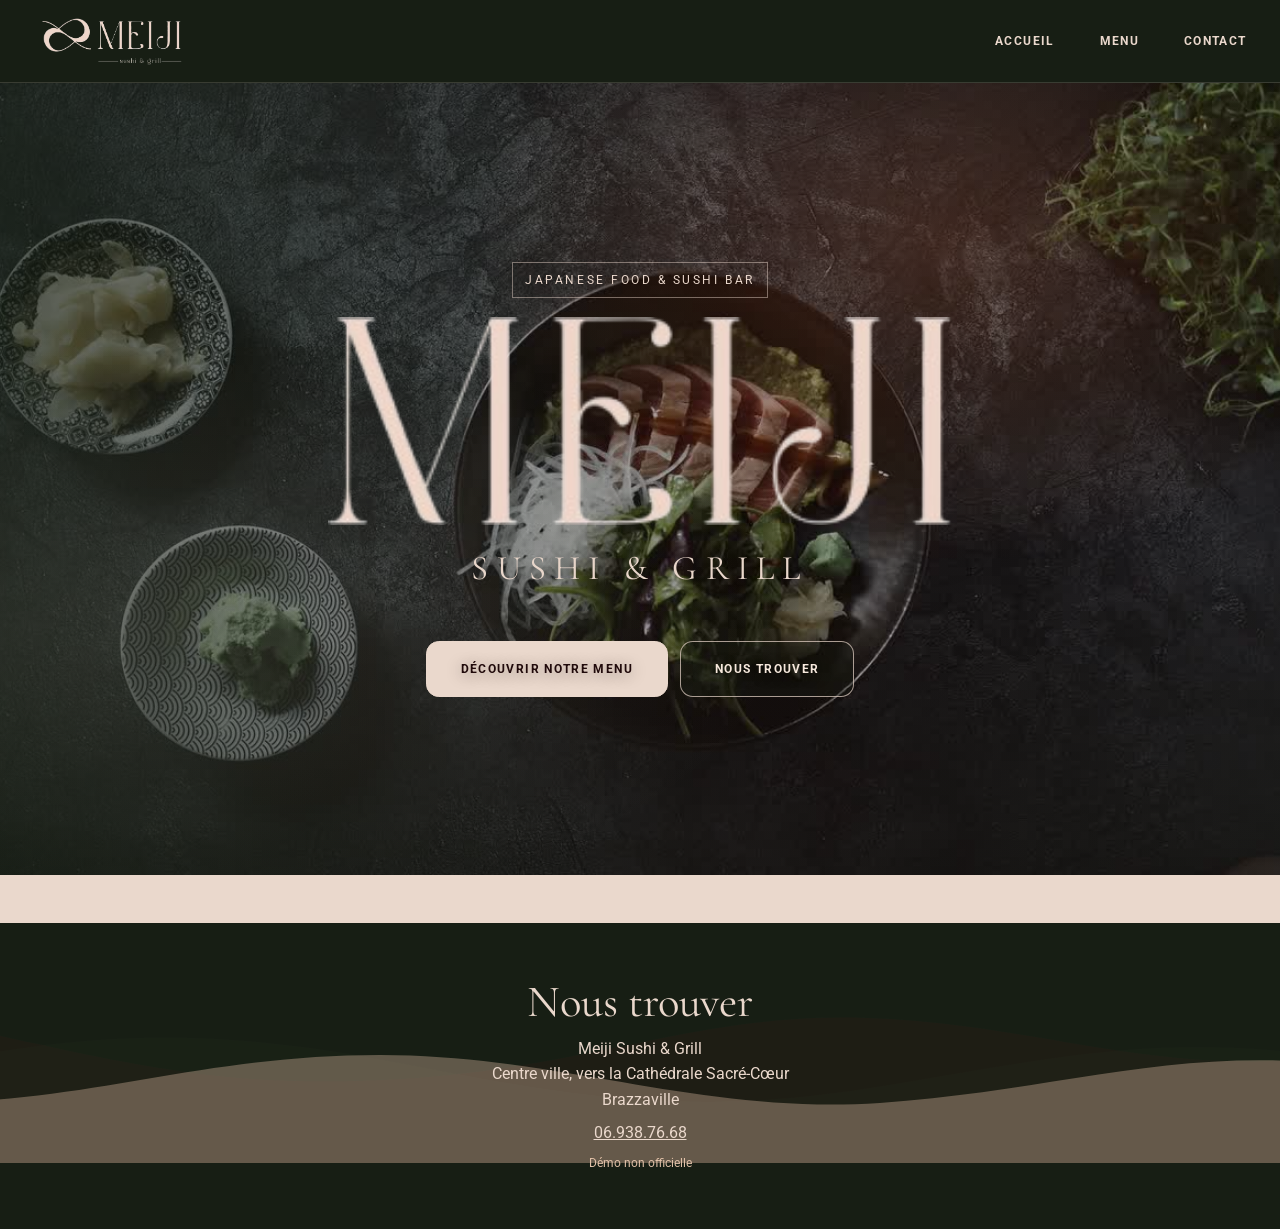
==== commit 74edaa99: "Annule la refonte épurée et rétablit la version précédente Revert de d3e4992 : le rendu était jugé t" ====
--- a/index.html
+++ b/index.html
@@ -20,34 +20,34 @@
     </header>
     <main>
       <section class="hero" id="accueil" aria-labelledby="hero-title">
+        <video
+          class="hero__video"
+          autoplay
+          muted
+          loop
+          playsinline
+          preload="metadata"
+          poster="./assets/img/hero-sushi-poster.jpg"
+          aria-hidden="true"
+          tabindex="-1"
+        >
+          <source src="./assets/video/hero-sushi.mp4" type="video/mp4" />
+        </video>
+        <div class="hero__shade" aria-hidden="true">
+        </div>
         <div class="hero__content">
           <p class="hero__eyebrow" lang="en">
             Japanese Food &amp; Sushi Bar
           </p>
           <h1 id="hero-title">
-            <img src="./assets/img/meiji-wordmark.png" alt="Meiji" width="272" height="91" />
+            <img src="./assets/img/meiji-wordmark.png" alt="Meiji" />
           </h1>
           <p class="hero__subtitle">
             Sushi &amp; Grill
           </p>
           <div class="hero__actions">
-            <a class="hero__button hero__button--primary" href="./menu.html">Découvrir le menu</a><a class="hero__button hero__button--secondary" href="#contact">Nous trouver</a>
+            <a class="hero__button hero__button--primary" href="./menu.html">Découvrir notre menu</a><a class="hero__button hero__button--secondary" href="#contact">Nous trouver</a>
           </div>
-        </div>
-        <div class="hero__media">
-          <video
-            class="hero__video"
-            autoplay
-            muted
-            loop
-            playsinline
-            preload="metadata"
-            poster="./assets/img/hero-sushi-poster.jpg"
-            aria-hidden="true"
-            tabindex="-1"
-          >
-            <source src="./assets/video/hero-sushi.mp4" type="video/mp4" />
-          </video>
         </div>
       </section>
     </main>
--- a/css/style.css
+++ b/css/style.css
@@ -1,4 +1,3 @@
-/* Polices hébergées en local */
 @font-face {
   font-family: "Roboto";
   src: url("../assets/fonts/Roboto-Variable.ttf") format("truetype");
@@ -20,518 +19,384 @@
   font-weight: 700;
   font-display: swap
 }
-
 :root {
-  /* Couleurs de la charte Meiji */
   --ink: #200a0b;
+  --burgundy: #5b1213;
+  --forest: #353d25;
+  --forest-deep: #200a0b;
+  --forest-night: #171e14;
+  --cream: #ead8cc;
+  --paper: #f6e8dc;
+  --sand: #e1c1a8;
+  --rose: #e8cbb8;
+  --muted: #6f554e;
+  --copper: #d36432;
+  --garnet: #7a1715;
+  --moss: #232819;
   --plum: #3b1112;
-  --burgundy: #5b1213;
-  --garnet: #7a1715;
-  --copper: #d36432;
-  --forest: #353d25;
-  --moss: #232819;
-  --forest-night: #171e14;
   --black-forest: #0c0f0a;
-  --cream: #ead8cc;
-  --rose: #e8cbb8;
-  --sand: #e1c1a8;
-
-  /* Teintes dérivées de la charte */
-  --paper: #f6e8dc;
-  --muted: #6f554e;
-  --line: rgb(32 10 11 / 10%);
-  --line-strong: rgb(32 10 11 / 24%);
-  --line-dark: rgb(234 216 204 / 14%);
-  --focus: #d36432;
-
-  /* Mise en page : tout est posé sur une grille de 4 px (.25rem) */
-  --shell: 76rem;
-  --gutter: 1rem;
-  --edge: max(var(--gutter), calc((100vw - var(--shell)) / 2 + var(--gutter)));
-  --radius-control: .5rem;
-  --radius-card: 1rem;
-
-  /* Mouvement : une seule courbe, une seule durée */
-  --ease: cubic-bezier(.2, 0, 0, 1);
-  --fast: .15s;
-
-  --serif: "Wanoquin", "Cormorant Garamond", Georgia, serif;
-  --sans: "Roboto", Arial, sans-serif
-}
-@media (min-width: 42rem) {
-  :root {
-    --gutter: 1.5rem
-  }
-}
-
-*, *::before, *::after {
+  --line: #c7a894;
+  --focus: #d36432
+}
+* {
   box-sizing: border-box
+}
+html {
+  scroll-behavior: auto
 }
 body {
   margin: 0;
   color: var(--ink);
-  background: var(--cream);
-  font-family: var(--sans);
-  font-size: 1rem;
-  line-height: 1.5
-}
-h1, h2, h3, p, address {
+  background-color: var(--cream);
+  background-image: radial-gradient(ellipse at 10% 20%,rgb(225 193 168 / 58%) 0,transparent 34%), repeating-radial-gradient(ellipse at 50% 0%,transparent 0 9px,rgb(91 18 19 / 3%) 10px 11px,transparent 12px 23px);
+  background-size: auto, 84px 54px;
+  background-attachment: fixed;
+  font-family: "Roboto", Arial, sans-serif;
+  line-height: 1.6
+}
+h1, h2, h3, p {
   margin: 0
 }
 h1, h2, h3 {
-  font-family: var(--serif);
+  font-family: "Wanoquin", "Cormorant Garamond", Georgia, serif;
   font-weight: 400;
-  line-height: 1.1
+  line-height: 1.05
 }
 h1 {
-  font-size: clamp(2.5rem, 8vw, 4rem)
+  font-size: clamp(2.8rem,10vw,5.5rem);
+  letter-spacing: .015em
 }
 h2 {
-  font-size: clamp(1.75rem, 5vw, 2.5rem)
+  font-size: clamp(2rem,6vw,3.4rem)
 }
 h3 {
-  font-size: clamp(1.5rem, 4vw, 1.75rem)
+  font-size: clamp(1.55rem,4vw,2rem)
 }
 a {
   color: inherit
-}
-img {
-  max-width: 100%
-}
-button {
-  font: inherit
 }
 a:focus-visible, button:focus-visible {
   outline: 3px solid var(--focus);
   outline-offset: 4px
 }
-[hidden] {
-  display: none !important
-}
-
-/* En-tête */
 .site-header {
   display: flex;
   flex-direction: column;
   align-items: center;
-  gap: .5rem;
-  padding: .75rem var(--edge);
-  border-bottom: 1px solid var(--line-dark);
+  gap: .4rem;
+  padding: .7rem 1rem;
   color: var(--cream);
-  background: var(--forest-night)
+  background: var(--forest-deep)
 }
 .site-logo {
   display: block;
-  width: 8.5rem
+  width: 9rem
 }
 .site-logo img {
   display: block;
   width: 100%;
-  max-height: 3rem;
+  max-height: 3.2rem;
   object-fit: contain
 }
 .site-nav {
   display: flex;
   align-items: center;
-  gap: 1.5rem
+  justify-content: center;
+  gap: clamp(1rem,5vw,2.5rem)
 }
 .site-nav a {
-  position: relative;
-  padding: .5rem 0;
+  padding: .35rem .1rem;
   color: var(--cream);
-  font-size: .875rem;
-  font-weight: 500;
-  text-decoration: none;
-  transition: color var(--fast) var(--ease)
+  font-size: .9rem;
+  text-decoration: none
 }
 .site-nav a:hover {
-  color: var(--sand)
-}
-.site-nav a[aria-current="page"]::after {
-  position: absolute;
-  right: 0;
-  bottom: .25rem;
-  left: 0;
-  height: 1px;
-  background: var(--sand);
-  content: ""
-}
-.site-header a:focus-visible, .hero a:focus-visible, .site-footer a:focus-visible {
-  outline-color: var(--paper)
-}
-@media (min-width: 42rem) {
-  .site-header {
-    flex-direction: row;
-    justify-content: space-between;
-    min-height: 5rem
-  }
-  .site-logo {
-    width: 10rem
-  }
-  .site-nav {
-    gap: 2rem
-  }
-}
-
-/* Accueil : texte d'un côté, vidéo de l'autre */
-.hero {
-  display: grid;
-  grid-template-rows: auto minmax(18rem, 1fr);
-  min-height: calc(100svh - 6.5rem);
-  color: var(--cream);
-  background: var(--forest-night)
-}
-.hero__content {
-  padding: 2.5rem var(--gutter) 2rem
-}
-.hero__eyebrow {
-  margin-bottom: 1rem;
-  color: var(--sand);
-  font-size: .875rem;
-  font-weight: 500
-}
-.hero h1 {
-  line-height: 0
-}
-.hero h1 img {
-  display: block;
-  width: min(100%, clamp(14rem, 62vw, 24rem));
-  height: auto
-}
-/* La charte compose le nom de la maison en capitales. */
-.hero__subtitle {
-  margin-top: 1rem;
-  font-family: "Cormorant Garamond", Georgia, serif;
-  font-size: clamp(1.25rem, 4vw, 1.75rem);
-  letter-spacing: .2em;
-  text-transform: uppercase
-}
-.hero__actions {
-  display: flex;
-  flex-wrap: wrap;
-  gap: .75rem;
-  margin-top: 2rem
-}
-.hero__button {
-  display: inline-flex;
-  min-height: 3rem;
-  align-items: center;
-  justify-content: center;
-  padding: .75rem 1.5rem;
-  border: 1px solid transparent;
-  border-radius: var(--radius-control);
-  font-size: .9375rem;
-  font-weight: 500;
-  text-decoration: none;
-  transition: color var(--fast) var(--ease), background-color var(--fast) var(--ease), border-color var(--fast) var(--ease)
-}
-.hero__button--primary {
-  color: var(--ink);
-  background: var(--cream)
-}
-.hero__button--primary:hover {
-  background: var(--paper)
-}
-.hero__button--secondary {
-  border-color: rgb(234 216 204 / 40%);
-  color: var(--cream)
-}
-.hero__button--secondary:hover {
-  border-color: var(--cream)
-}
-.hero__media {
-  position: relative;
-  overflow: hidden;
-  background: var(--forest-night) url("../assets/img/hero-sushi-poster.jpg") 80% center / cover
-}
-.hero__video {
-  position: absolute;
-  inset: 0;
-  width: 100%;
-  height: 100%;
-  object-fit: cover;
-  object-position: 80% center
-}
-/* Fond la vidéo dans le panneau de texte, sans changer de teinte. */
-.hero__media::after {
-  position: absolute;
-  inset: 0;
-  background: linear-gradient(180deg, var(--forest-night), rgb(23 30 20 / 0%) 30%);
-  content: "";
-  pointer-events: none
-}
-@media (min-width: 56rem) {
-  .hero {
-    grid-template-rows: none;
-    grid-template-columns: minmax(0, 5fr) minmax(0, 7fr);
-    min-height: min(44rem, calc(100svh - 5rem))
-  }
-  .hero__content {
-    align-self: center;
-    padding: 3rem 2rem 3rem var(--edge)
-  }
-  .hero__media::after {
-    background: linear-gradient(90deg, var(--forest-night), rgb(23 30 20 / 0%) 20%)
-  }
-}
-@media (prefers-reduced-motion: reduce) {
-  .hero__video {
-    display: none
-  }
-  *, *::before, *::after {
-    scroll-behavior: auto !important;
-    transition-duration: .01ms !important
-  }
-}
-
-/* Navigation des rubriques */
+  color: var(--copper)
+}
 .category-nav {
   position: sticky;
   z-index: 20;
   top: 0;
   display: flex;
-  min-height: 3rem;
-  align-items: center;
-  gap: 1.5rem;
+  gap: clamp(1.2rem,5vw,3rem);
   overflow-x: auto;
-  padding: 0 var(--edge);
-  border-bottom: 1px solid var(--line);
-  background: var(--paper);
+  padding: .9rem 1.1rem;
+  border-bottom: 1px solid rgb(91 18 19 / 18%);
+  background: rgb(225 193 168 / 97%);
+  box-shadow: 0 7px 20px rgb(32 10 11 / 8%);
   scrollbar-width: thin
 }
 .category-nav a {
   flex: 0 0 auto;
-  padding: .5rem 0;
-  color: var(--muted);
-  font-size: .875rem;
-  font-weight: 500;
-  text-decoration: none;
-  transition: color var(--fast) var(--ease)
-}
-.category-nav a:hover {
-  color: var(--ink)
-}
-.category-nav a.is-current {
-  color: var(--ink);
+  color: var(--forest);
+  font-size: .88rem;
+  font-weight: 700;
+  text-decoration: none
+}
+.category-nav a:hover, .category-nav a.is-current {
+  color: var(--garnet);
   text-decoration: underline;
-  text-decoration-color: var(--garnet);
   text-decoration-thickness: 2px;
-  text-underline-offset: .5em
+  text-underline-offset: .45em
+}
+.menu-home, .page-shell {
+  width: min(76rem,100%);
+  margin: auto;
+  padding: 1.2rem 1rem 4rem
+}
+.menu-banner, .page-heading {
+  position: relative;
+  isolation: isolate;
+  display: flex;
+  min-height: 19rem;
+  flex-direction: column;
+  align-items: flex-start;
+  justify-content: center;
+  overflow: hidden;
+  padding: clamp(1.5rem,6vw,4rem);
+  color: var(--paper);
+  background: var(--forest-deep)
+}
+.menu-banner:before, .page-heading--photo:before, .page-heading--drinks:before, .page-heading--reviews:before {
+  position: absolute;
+  z-index: -2;
+  inset: 0;
+  content: "";
+  background-image: url("../assets/img/hero-sushi-poster.jpg");
+  background-position: center 53%;
+  background-size: cover
+}
+.menu-banner:after, .page-heading:after {
+  position: absolute;
+  z-index: -1;
+  inset: 0;
+  content: "";
+  background: linear-gradient(90deg,rgb(32 10 11 / 86%),rgb(32 10 11 / 30%))
+}
+.menu-banner h1, .page-heading h1 {
+  margin-block: .3rem .65rem
+}
+.menu-banner>p:not(.eyebrow), .page-heading>p:not(.eyebrow) {
+  max-width: 37rem;
+  color: var(--cream)
+}
+.eyebrow {
+  color: var(--sand);
+  font-size: .74rem;
+  font-weight: 700;
+  letter-spacing: .2em;
+  text-transform: uppercase
+}
+.menu-banner .eyebrow, .page-heading .eyebrow {
+  margin-bottom: .4rem
+}
+.demo-note {
+  margin-top: 1rem;
+  color: var(--cream);
+  font-size: .78rem;
+  letter-spacing: .04em
+}
+.category-grid {
+  margin-top: 1rem
+}
+.category-card {
+  position: relative;
+  display: flex;
+  min-height: 18rem;
+  isolation: isolate;
+  align-items: flex-end;
+  overflow: hidden;
+  border-radius: .7rem;
+  color: var(--paper);
+  background: var(--forest);
+  text-decoration: none
+}
+.category-card>img {
+  position: absolute;
+  z-index: -2;
+  inset: 0;
+  width: 100%;
+  height: 100%;
+  object-fit: cover
+}
+.category-card__shade {
+  position: absolute;
+  z-index: -1;
+  inset: 0;
+  background: linear-gradient(0deg,rgb(32 10 11 / 88%),rgb(32 10 11 / 8%) 82%)
+}
+.category-card__content {
+  display: flex;
+  width: 100%;
+  flex-direction: column;
+  align-items: flex-start;
+  padding: 1.3rem
+}
+.category-card__content strong {
+  margin: .1rem 0;
+  font-family: "Wanoquin", "Cormorant Garamond", Georgia, serif;
+  font-weight: 400;
+  font-size: 2.4rem;
+  line-height: 1.05
+}
+.category-card__content>span:not(.category-card__index):not(.category-card__link) {
+  color: var(--cream);
+  font-size: .9rem
+}
+.category-card__index {
+  color: var(--sand);
+  font-size: .68rem;
+  font-weight: 700;
+  letter-spacing: .17em
+}
+.category-card__link {
+  margin-top: .9rem;
+  padding-bottom: .2rem;
+  border-bottom: 1px solid var(--sand);
+  font-size: .82rem;
+  font-weight: 700
+}
+.category-card--hookah {
+  background: radial-gradient(ellipse at 80% 15%,rgb(211 100 50 / 25%),transparent 39%), repeating-radial-gradient(ellipse at 50% 0%,transparent 0 9px,rgb(234 216 204 / 6%) 10px 11px,transparent 12px 23px), linear-gradient(135deg,#353d25,#171e14)
+}
+.category-card--hookah:before {
+  position: absolute;
+  z-index: -1;
+  right: .5rem;
+  bottom: -5.5rem;
+  color: rgb(255 255 255 / 8%);
+  content: "M";
+  font-family: "Wanoquin", "Cormorant Garamond", Georgia, serif;
+  font-size: 24rem;
+  line-height: 1
+}
+.category-card--avis {
+  background: linear-gradient(140deg,#5b1213,#200a0b 70%)
+}
+.category-card__rating {
+  position: absolute;
+  top: 1rem;
+  right: 1.1rem;
+  color: var(--garnet);
+  font-size: 1.5rem;
+  letter-spacing: .18em
+}
+.page-heading {
+  min-height: 17rem;
+  margin: 1.5rem 0 1rem
+}
+.page-heading--drinks:before {
+  background-image: url("../assets/img/boissons/cocktail-soleil.jpg");
+  background-position: center 45%
+}
+.page-heading--reviews:before {
+  background-position: center 75%
+}
+.page-heading--hookah {
+  background: radial-gradient(ellipse at 75% 20%,rgb(211 100 50 / 22%),transparent 40%), repeating-radial-gradient(ellipse at 50% 0%,transparent 0 9px,rgb(234 216 204 / 6%) 10px 11px,transparent 12px 23px), linear-gradient(125deg,#353d25,#171e14)
+}
+.page-heading--hookah:after {
+  background: linear-gradient(90deg,rgb(32 10 11 / 48%),rgb(32 10 11 / 12%))
 }
 .subcat-nav {
   position: sticky;
   z-index: 10;
-  top: 3rem;
+  top: 3.1rem;
   display: flex;
-  gap: .5rem;
+  gap: .65rem;
   overflow-x: auto;
-  padding: .5rem 0;
-  background: var(--cream)
+  padding: .7rem 0;
+  background: rgb(234 216 204 / 97%)
 }
 .subcat-nav a {
   flex: 0 0 auto;
   padding: .5rem .75rem;
-  border: 1px solid var(--line-strong);
-  border-radius: var(--radius-control);
-  color: var(--ink);
-  font-size: .875rem;
-  text-decoration: none;
-  transition: background-color var(--fast) var(--ease)
+  border: 1px solid var(--line);
+  color: var(--forest);
+  font-size: .84rem;
+  text-decoration: none
 }
 .subcat-nav a:hover {
+  border-color: var(--forest);
   background: var(--paper)
 }
-
-/* Pages du menu */
-.page-shell {
-  padding: 1.5rem var(--edge) 4rem
-}
-.page-intro {
-  padding-bottom: 1.5rem
-}
-.page-intro h1 {
-  margin-top: .25rem
-}
-.page-intro > p:not(.eyebrow):not(.demo-note) {
-  max-width: 36rem;
-  margin-top: .75rem;
-  color: var(--muted)
-}
-.eyebrow {
-  color: var(--muted);
-  font-size: .875rem;
-  font-weight: 500
-}
-.demo-note {
-  margin-top: .75rem;
-  color: var(--muted);
-  font-size: .8125rem
-}
-/* Signature : le filet en vague, une seule fois par page, sous le titre. */
-.page-intro::after {
-  display: block;
-  height: .5rem;
-  margin-top: 1.5rem;
-  background: url("../assets/img/meiji-wave-rule.svg") left center / 3rem .5rem repeat-x;
-  content: ""
-}
-@media (min-width: 42rem) {
-  .page-shell {
-    padding-block: 3rem 5rem
-  }
-}
-
-/* Rubriques du menu */
-.category-grid {
+.menu-section {
+  margin: 2.6rem 0 3.3rem;
+  scroll-margin-top: 7rem
+}
+.section-heading {
+  display: flex;
+  align-items: flex-end;
+  justify-content: space-between;
+  gap: .8rem;
+  margin-bottom: 1rem;
+  padding-bottom: .75rem;
+  border-bottom: 1px solid var(--line)
+}
+.section-heading h2 {
+  color: var(--forest)
+}
+.section-heading .eyebrow {
+  white-space: nowrap
+}
+.review-grid {
   display: grid;
+  grid-template-columns: 1fr;
   gap: 1rem
 }
-.category-card {
-  display: flex;
-  flex-direction: column;
+.dish-card {
+  min-width: 0;
   overflow: hidden;
-  border: 1px solid var(--line);
-  border-radius: var(--radius-card);
-  color: var(--ink);
+  border: 1px solid rgb(32 10 11 / 14%);
+  border-radius: .7rem;
   background: var(--paper);
-  text-decoration: none;
-  transition: border-color var(--fast) var(--ease)
-}
-.category-card:hover {
-  border-color: var(--line-strong)
-}
-.category-card > img {
-  display: block;
-  width: 100%;
-  height: clamp(12rem, 36vw, 22rem);
-  object-fit: cover
-}
-.category-card__content {
-  display: flex;
-  flex-direction: column;
-  align-items: flex-start;
-  gap: .25rem;
-  padding: 1.25rem
-}
-.category-card__content strong {
-  font-family: var(--serif);
-  font-size: clamp(1.75rem, 4vw, 2.25rem);
-  font-weight: 400;
-  line-height: 1.1
-}
-.category-card__desc {
-  color: var(--muted);
-  font-size: .9375rem
-}
-.category-card__link {
-  display: inline-flex;
-  align-items: center;
-  gap: .5rem;
-  margin-top: .75rem;
+  box-shadow: 0 10px 30px rgb(32 10 11 / 8%)
+}
+.dish-card__copy {
+  padding: 1.1rem 1.15rem 1.25rem
+}
+.dish-card__kicker {
+  margin-bottom: .45rem;
   color: var(--garnet);
-  font-size: .875rem;
-  font-weight: 500
-}
-@media (min-width: 42rem) {
-  .category-grid {
-    grid-template-columns: minmax(0, 7fr) minmax(0, 5fr);
-    gap: 1.5rem
-  }
-}
-
-/* Sections et cartes de plats */
-.menu-section {
-  margin-top: 2.5rem;
-  scroll-margin-top: 7rem
-}
-.section-heading {
-  margin-bottom: 1.5rem;
-  padding-bottom: 1rem;
-  border-bottom: 1px solid var(--line)
-}
-.section-heading h2 {
-  margin-top: .25rem
-}
-.dish-grid, .drink-grid {
-  display: grid;
-  gap: 1.5rem
-}
-@media (min-width: 48rem) {
-  .drink-grid {
-    grid-template-columns: repeat(2, minmax(0, 1fr))
-  }
-  /* Sur grand écran, un plat se lit comme une ligne de carte : image à gauche, texte à droite. */
-  .dish-grid .dish-card {
-    display: grid;
-    grid-template-columns: minmax(0, 5fr) minmax(0, 7fr);
-    align-items: center
-  }
-  .dish-grid .dish-preview, .dish-grid model-viewer {
-    grid-row: 1;
-    grid-column: 1
-  }
-  .dish-grid .viewer-retour {
-    grid-row: 2;
-    grid-column: 1;
-    justify-self: start;
-    margin-bottom: .75rem
-  }
-  .dish-grid .dish-card__copy {
-    grid-row: 1 / span 2;
-    grid-column: 2;
-    padding: 2rem
-  }
-}
-.dish-card {
-  display: flex;
-  min-width: 0;
-  flex-direction: column;
-  overflow: hidden;
-  border: 1px solid var(--line);
-  border-radius: var(--radius-card);
-  background: var(--paper)
-}
-.dish-card__copy {
-  padding: 1.25rem
-}
-.dish-card__kicker {
-  margin-bottom: .25rem;
-  color: var(--muted);
-  font-size: .8125rem;
-  font-weight: 500
+  font-size: .68rem;
+  font-weight: 700;
+  letter-spacing: .15em;
+  text-transform: uppercase
 }
 .dish-card__title {
   display: flex;
   align-items: baseline;
   justify-content: space-between;
-  gap: .75rem
-}
-.dish-card__title h2, .dish-card__title h3 {
+  gap: .6rem
+}
+.dish-card__title h2 {
+  color: var(--forest);
+  font-size: clamp(1.6rem,5vw,2.2rem)
+}
+.dish-card__title h3 {
   min-width: 0;
-  font-size: clamp(1.5rem, 4vw, 1.75rem)
+  color: var(--forest)
 }
 .price {
   flex: 0 0 auto;
   color: var(--garnet);
-  font-size: .875rem;
-  font-weight: 500;
-  font-variant-numeric: tabular-nums;
+  font-size: .76rem;
+  font-weight: 700;
   text-align: right
 }
-.dish-card__copy > p:not(.dish-card__kicker) {
-  margin-top: .5rem
+.dish-card__copy>p:not(.dish-card__kicker) {
+  margin-top: .55rem
 }
 .ingredients {
   color: var(--muted);
-  font-size: .875rem
-}
-
-/* Photo et vue 3D, en haut de la carte */
+  font-size: .86rem
+}
 .dish-preview {
   position: relative;
   display: block;
   width: 100%;
   padding: 0;
+  overflow: hidden;
   border: 0;
   background: var(--sand);
   cursor: pointer;
@@ -540,92 +405,497 @@
 .dish-preview img {
   display: block;
   width: 100%;
-  height: auto;
-  aspect-ratio: 4 / 3;
+  height: clamp(16rem,66vw,25rem);
   object-fit: cover
+}
+.dish-preview>span {
+  position: absolute;
+  right: .9rem;
+  bottom: .9rem;
+  padding: .58rem .85rem;
+  border: 1px solid rgb(255 255 255 / 72%);
+  color: var(--ink);
+  background: var(--paper);
+  font-size: .8rem;
+  font-weight: 700
 }
 model-viewer {
   display: block;
   width: 100%;
+  height: clamp(18rem,66vw,25rem);
+  background: var(--rose)
+}
+.viewer-retour {
+  margin: .8rem 1rem 0;
+  padding: .5rem .75rem;
+  border: 1px solid var(--forest);
+  background: transparent;
+  color: var(--forest);
+  cursor: pointer
+}
+.drink-card .dish-preview img, .drink-card model-viewer {
+  height: clamp(24rem,95vw,37rem);
+  object-position: center 58%
+}
+.editorial-panel {
+  position: relative;
+  margin-top: 1.3rem;
+  padding: clamp(1.5rem,6vw,3rem);
+  border-left: 3px solid var(--copper);
+  border-radius: .65rem;
+  color: var(--paper);
+  background: linear-gradient(120deg,var(--forest),var(--forest-night))
+}
+.editorial-panel h2 {
+  margin: .3rem 0 .6rem
+}
+.editorial-panel>p:not(.eyebrow):not(.demo-note) {
+  max-width: 42rem;
+  color: var(--cream)
+}
+.review-grid {
+  margin-top: 1.4rem
+}
+.review-card {
+  position: relative;
+  min-height: 13rem;
+  padding: 1.4rem;
+  border-top: 3px solid var(--copper);
+  border-radius: .65rem;
+  background: var(--paper);
+  box-shadow: 0 12px 32px rgb(32 10 11 / 9%)
+}
+.review-stars {
+  margin-bottom: .8rem;
+  color: var(--garnet);
+  font-size: 1.1rem;
+  letter-spacing: .2em
+}
+.review-card blockquote {
+  margin: 0;
+  color: var(--forest-deep);
+  font-family: "Wanoquin", "Cormorant Garamond", Georgia, serif;
+  font-size: 1.5rem;
+  font-weight: 400;
+  line-height: 1.3
+}
+.review-author {
+  margin-top: 1.4rem;
+  color: var(--muted);
+  font-size: .7rem;
+  letter-spacing: .08em;
+  text-transform: uppercase
+}
+.demo-note--center {
+  color: var(--muted);
+  text-align: center
+}
+.site-footer {
+  margin-top: 1rem;
+  padding: 2.5rem 1rem;
+  color: var(--cream);
+  background: var(--forest-deep);
+  text-align: center
+}
+.site-footer__content {
+  width: min(50rem,100%);
+  margin-inline: auto
+}
+.site-footer h2 {
+  margin-bottom: .6rem;
+  font-size: 2rem
+}
+.site-footer address {
+  font-style: normal
+}
+.site-footer p {
+  margin-top: .45rem
+}
+.site-footer a {
+  color: var(--cream)
+}
+.site-footer__notice {
+  color: var(--sand);
+  font-size: .78rem
+}
+[hidden] {
+  display: none!important
+}
+@media(min-width:42rem) {
+  .site-header {
+    flex-direction: row;
+    justify-content: space-between;
+    padding: .8rem max(1.5rem,calc((100% - 76rem)/2))
+  }
+  .site-logo {
+    width: 11rem
+  }
+  .site-nav a {
+    font-size: .96rem
+  }
+  .menu-home, .page-shell {
+    padding-inline: 1.5rem
+  }
+  .menu-banner {
+    min-height: 23rem
+  }
+  .category-grid {
+    margin-top: 1.1rem
+  }
+  .category-card {
+    min-height: 21rem
+  }
+  .review-grid {
+    grid-template-columns: repeat(2,minmax(0,1fr));
+    gap: 1.1rem
+  }
+}
+@media(min-width:68rem) {
+  .category-card {
+    min-height: 27rem
+  }
+  .review-grid {
+    grid-template-columns: repeat(3,minmax(0,1fr))
+  }
+  .page-heading {
+    min-height: 22rem
+  }
+}
+@media(prefers-reduced-motion:reduce) {
+  *, *::before, *::after {
+    scroll-behavior: auto!important;
+    transition-duration: .01ms!important
+  }
+}
+/* Accueil avec photo et vidéo en plein écran */
+.hero {
+  position: relative;
+  isolation: isolate;
+  display: grid;
+  min-height: clamp(34rem,82svh,56rem);
+  place-items: center;
+  overflow: hidden;
+  color: var(--paper);
+  background: var(--forest-deep) url("../assets/img/hero-sushi-poster.jpg") center/cover;
+  text-align: center
+}
+.hero__video, .hero__shade {
+  position: absolute;
+  z-index: -1;
+  inset: 0;
+  width: 100%;
+  height: 100%
+}
+.hero__video {
+  object-fit: cover
+}
+.hero__shade {
+  z-index: 0;
+  background: rgb(32 10 11 / 55%)
+}
+.hero__content {
+  position: relative;
+  z-index: 1;
+  width: min(52rem,100%);
+  padding: 3rem 1rem;
+  text-shadow: 0 2px 16px rgb(0 0 0 / 45%)
+}
+.hero__eyebrow {
+  margin-bottom: .5rem;
+  font-size: clamp(.8rem,2vw,1.1rem);
+  letter-spacing: .2em;
+  text-transform: uppercase
+}
+.hero h1 {
+  line-height: 0
+}
+.hero h1 img {
+  display: block;
+  width: clamp(18rem,56vw,36rem);
+  max-width: 100%;
   height: auto;
-  aspect-ratio: 4 / 3;
-  background: var(--sand)
-}
-.drink-card .dish-preview img, .drink-card model-viewer {
-  aspect-ratio: 4 / 5;
-  object-position: center 58%
-}
-.dish-preview:focus-visible, model-viewer:focus-visible {
-  outline: 3px solid var(--focus);
-  outline-offset: -4px
-}
-.dish-preview > span, .ar-button {
+  margin-inline: auto
+}
+.hero__subtitle {
+  margin-top: .5rem;
+  font-size: clamp(1.2rem,3vw,2rem);
+  letter-spacing: .2em;
+  text-transform: uppercase
+}
+.hero__actions {
+  display: flex;
+  flex-wrap: wrap;
+  justify-content: center;
+  gap: .6rem;
+  margin-top: 2.2rem
+}
+.hero__button {
+  display: inline-flex;
+  min-height: 3.25rem;
+  align-items: center;
+  justify-content: center;
+  padding: .75rem clamp(1rem,3vw,2rem);
+  border: 1px solid var(--paper);
+  border-radius: .2rem;
+  font-weight: 700;
+  letter-spacing: .06em;
+  text-decoration: none;
+  text-transform: uppercase
+}
+.hero__button--primary {
+  color: var(--ink);
+  background: var(--paper)
+}
+.hero__button--secondary {
+  color: var(--paper);
+  background: rgb(0 0 0 / 18%)
+}
+.hero a:focus-visible, .site-header a:focus-visible, .site-footer a:focus-visible {
+  outline-color: var(--paper)
+}
+@media(prefers-reduced-motion:reduce) {
+  .hero__video {
+    display: none
+  }
+}
+
+/* Direction artistique Meiji : motifs SVG façon Haikei, composition éditoriale. */
+body {
+  background-color: var(--cream);
+  background-image: url("../assets/img/meiji-waves.svg");
+  background-repeat: repeat-x;
+  background-position: center bottom;
+  background-size: min(100%, 90rem) 18rem;
+  background-attachment: scroll
+}
+.site-header {
+  min-height: 5.2rem;
+  padding-block: .9rem;
+  border-bottom: 1px solid rgb(234 216 204 / 16%);
+  background: var(--forest-night)
+}
+.site-logo {
+  width: 10rem
+}
+.site-nav {
+  gap: clamp(1.1rem, 3.5vw, 2.6rem)
+}
+.site-nav a {
+  position: relative;
+  padding-block: .65rem;
+  font-size: .78rem;
+  font-weight: 700;
+  letter-spacing: .11em;
+  text-transform: uppercase
+}
+.site-nav a[aria-current="page"]::after {
   position: absolute;
-  right: .75rem;
-  bottom: .75rem;
+  right: 0;
+  bottom: .2rem;
+  left: 0;
+  height: 1px;
+  background: var(--sand);
+  content: ""
+}
+.hero {
+  min-height: min(48rem, calc(100svh - 5.2rem));
+  min-height: clamp(38rem, 88svh, 54rem);
+  background-position: center 56%
+}
+.hero__shade {
+  background: radial-gradient(ellipse at 74% 20%, rgb(211 100 50 / 19%), transparent 36%), radial-gradient(ellipse at 12% 68%, rgb(234 216 204 / 9%), transparent 40%), linear-gradient(90deg, rgb(23 30 20 / 72%), rgb(32 10 11 / 28%) 58%, rgb(32 10 11 / 18%)), linear-gradient(0deg, rgb(23 30 20 / 28%), transparent 44%)
+}
+.hero__content {
+  width: min(62rem, 100%);
+  padding-inline: clamp(1.2rem, 6vw, 5rem)
+}
+.hero__eyebrow {
+  display: inline-block;
+  margin-bottom: 1.15rem;
+  padding: .5rem .8rem;
+  border: 1px solid rgb(234 216 204 / 45%);
+  color: var(--cream);
+  font-size: .72rem;
+  letter-spacing: .22em
+}
+.hero h1 img {
+  width: clamp(19rem, 51vw, 39rem);
+  filter: drop-shadow(0 12px 30px rgb(0 0 0 / 22%))
+}
+.hero__subtitle {
+  margin-top: 1rem;
+  color: var(--cream);
+  font-family: "Cormorant Garamond", Georgia, serif;
+  font-size: clamp(1.25rem, 3.2vw, 2.15rem);
+  font-weight: 400;
+  letter-spacing: .24em
+}
+.hero__actions {
+  gap: .8rem;
+  margin-top: clamp(1.8rem, 5vh, 3rem)
+}
+.hero__button {
+  min-height: 3.45rem;
+  padding-inline: clamp(1.1rem, 2.8vw, 2.1rem);
+  border-radius: .8rem;
+  font-size: .78rem;
+  letter-spacing: .11em
+}
+.hero__button--primary {
+  border-color: var(--cream);
+  background: var(--cream)
+}
+.hero__button--secondary {
+  border-color: rgb(234 216 204 / 70%);
+  background: rgb(23 30 20 / 28%)
+}
+.menu-home, .page-shell {
+  padding-top: clamp(1.5rem, 4vw, 3rem)
+}
+.menu-banner, .page-heading {
+  min-height: 22rem;
+  border-radius: 1.4rem;
+  box-shadow: 0 24px 70px rgb(32 10 11 / 12%)
+}
+.menu-banner:after, .page-heading:after {
+  background: linear-gradient(90deg, rgb(23 30 20 / 88%), rgb(32 10 11 / 45%) 65%, rgb(32 10 11 / 24%))
+}
+.category-grid {
+  --bs-gutter-x: 1rem;
+  --bs-gutter-y: 1rem;
+  margin-top: 1.25rem
+}
+.category-card {
+  min-height: 23rem;
+  border: 1px solid rgb(32 10 11 / 12%);
+  border-radius: 1.15rem;
+  box-shadow: 0 16px 40px rgb(32 10 11 / 11%);
+  isolation: isolate
+}
+.category-card > img {
+  transition: none
+}
+.category-card__shade {
+  background: linear-gradient(0deg, rgb(23 30 20 / 94%), rgb(32 10 11 / 8%) 75%)
+}
+.category-card__content {
+  padding: clamp(1.25rem, 2.5vw, 1.8rem)
+}
+.category-card__content strong {
+  margin-block: .4rem .55rem;
+  font-size: clamp(2rem, 3vw, 2.7rem)
+}
+.category-card__link {
+  display: inline-block;
+  margin-top: 1.2rem;
+  color: var(--cream);
+  letter-spacing: .06em
+}
+.category-card--hookah::before {
+  right: -1.5rem;
+  bottom: -7rem;
+  color: rgb(234 216 204 / 9%)
+}
+.category-card__rating {
+  z-index: 1;
+  color: var(--sand);
+  text-shadow: 0 2px 18px rgb(0 0 0 / 40%)
+}
+.page-heading {
+  margin-top: .5rem
+}
+.section-heading {
+  margin-top: 2.4rem;
+  border-bottom-color: rgb(91 18 19 / 28%)
+}
+.dish-card, .review-card {
+  border-color: rgb(32 10 11 / 12%);
+  border-radius: 1.15rem;
+  box-shadow: 0 18px 42px rgb(32 10 11 / 9%)
+}
+.dish-card__copy {
+  padding: 1.3rem
+}
+model-viewer {
+  border-radius: 1rem;
+  background-color: var(--sand)
+}
+.site-footer {
+  position: relative;
+  margin-top: 3rem;
+  padding-block: 3.5rem;
+  background-color: var(--forest-night);
+  background-image: url("../assets/img/meiji-waves.svg");
+  background-position: center top;
+  background-size: 90rem 15rem
+}
+.site-footer h2 {
+  font-family: "Cormorant Garamond", Georgia, serif;
+  font-size: clamp(2rem, 4vw, 2.8rem);
+  font-weight: 400
+}
+@media (max-width: 41.99rem) {
+  .site-header {
+    gap: .25rem;
+    padding: .65rem .9rem .5rem
+  }
+  .site-logo {
+    width: 8.4rem
+  }
+  .site-nav {
+    width: 100%;
+    justify-content: space-between;
+    gap: .6rem
+  }
+  .site-nav a {
+    padding-block: .5rem;
+    font-size: .69rem;
+    letter-spacing: .08em
+  }
+  .hero {
+    min-height: min(44rem, 82svh);
+    min-height: clamp(34rem, 82svh, 44rem)
+  }
+  .hero__content {
+    padding-inline: 1rem
+  }
+  .hero__actions {
+    flex-direction: column;
+    align-items: stretch;
+    width: min(22rem, 100%);
+    margin-inline: auto
+  }
+  .category-card {
+    min-height: 20rem
+  }
+  .menu-banner, .page-heading {
+    min-height: 19rem;
+    padding: 1.35rem
+  }
+  .site-footer {
+    margin-top: 2rem
+  }
+}
+
+/* Bouton de réalité augmentée : model-viewer ne l'affiche que sur les appareils compatibles. */
+.ar-button {
+  position: absolute;
+  right: .8rem;
+  bottom: .8rem;
   display: inline-flex;
   min-height: 2.75rem;
   align-items: center;
   gap: .5rem;
-  padding: .5rem .75rem;
-  border: 1px solid var(--line);
-  border-radius: var(--radius-control);
-  color: var(--ink);
-  background: var(--paper);
-  font: 500 .875rem/1 var(--sans)
-}
-/* Réalité augmentée : model-viewer n'affiche ce bouton que sur les appareils compatibles. */
-.ar-button {
-  border-color: var(--forest-night);
+  padding: .55rem .9rem;
+  border: 1px solid var(--forest-night);
+  border-radius: .5rem;
   color: var(--cream);
   background: var(--forest-night);
+  font: 700 .8rem/1 "Roboto", Arial, sans-serif;
+  letter-spacing: .04em;
   cursor: pointer
 }
-.viewer-retour {
-  align-self: flex-start;
-  min-height: 2.75rem;
-  margin: .75rem 1.25rem 0;
-  padding: .5rem .75rem;
-  border: 1px solid var(--line-strong);
-  border-radius: var(--radius-control);
-  color: var(--ink);
-  background: transparent;
-  font-size: .875rem;
-  font-weight: 500;
-  cursor: pointer;
-  transition: background-color var(--fast) var(--ease)
-}
-.viewer-retour:hover {
-  background: var(--cream)
-}
-
-/* Pied de page */
-.site-footer {
-  padding: 3rem var(--edge);
-  color: var(--cream);
-  background: var(--forest-night)
-}
-.site-footer__content {
-  max-width: 36rem
-}
-.site-footer h2 {
-  margin-bottom: .75rem;
-  font-size: clamp(1.75rem, 4vw, 2.25rem)
-}
-.site-footer address {
-  font-style: normal
-}
-.site-footer p {
-  margin-top: .75rem
-}
-.site-footer a {
-  color: var(--cream);
-  text-underline-offset: .25em
-}
-.site-footer__notice {
-  color: var(--sand);
-  font-size: .8125rem
-}
-.page-intro + .menu-section {
-  margin-top: 0
-}
+.ar-button:focus-visible {
+  outline: 3px solid var(--focus);
+  outline-offset: 3px
+}
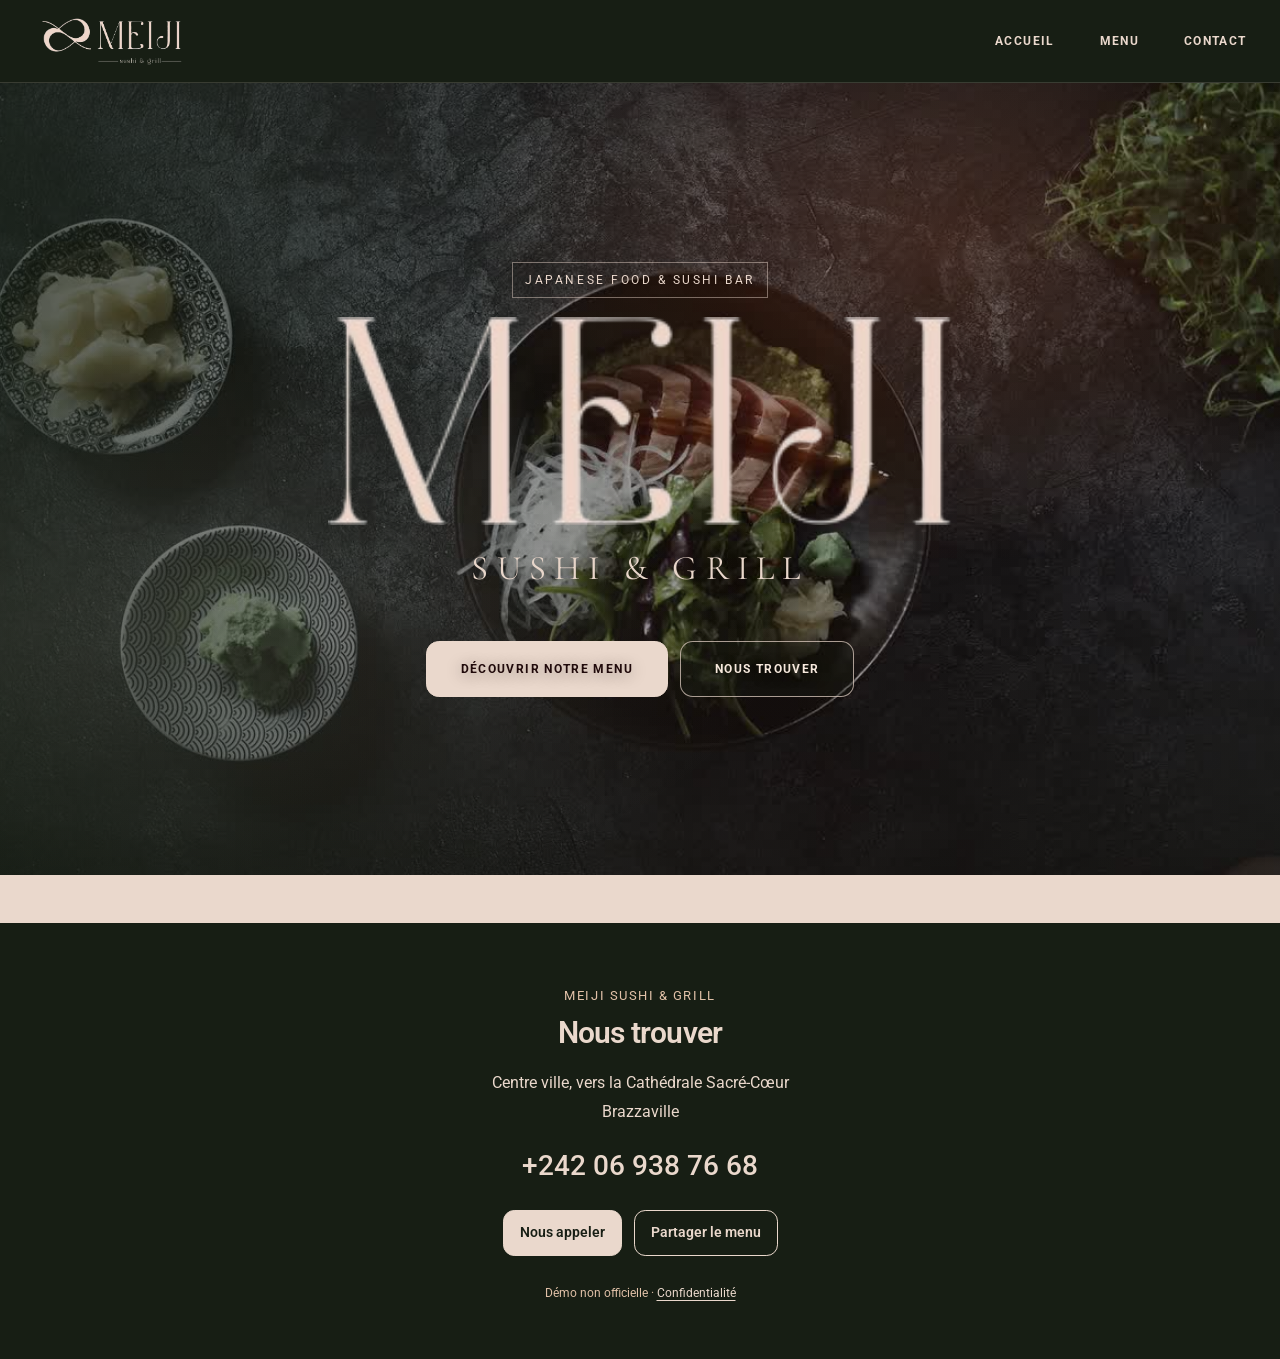
==== commit f87af08c: "Ameliore le menu mobile, le contact et la realite augmentee" ====
--- a/index.html
+++ b/index.html
@@ -10,6 +10,8 @@
     </title>
     <link rel="stylesheet" href="./assets/vendor/bootstrap.min.css" />
     <link rel="stylesheet" href="./css/style.css" />
+      <link rel="stylesheet" href="./css/refinements.css">
+    <script type="module" src="./assets/js/site.js"></script>
   </head>
   <body>
     <header class="site-header">
@@ -53,18 +55,16 @@
     </main>
     <footer class="site-footer" id="contact">
       <div class="site-footer__content">
-        <h2>
-          Nous trouver
-        </h2>
-        <address>
-          Meiji Sushi &amp; Grill<br />Centre ville, vers la Cathédrale Sacré-Cœur<br />Brazzaville
-        </address>
-        <p>
-          <a href="tel:+242069387668">06.938.76.68</a>
-        </p>
-        <p class="site-footer__notice">
-          Démo non officielle
-        </p>
+        <p class="contact-eyebrow">Meiji Sushi &amp; Grill</p>
+        <h2>Nous trouver</h2>
+        <address>Centre ville, vers la Cathédrale Sacré-Cœur<br>Brazzaville</address>
+        <a class="contact-phone" href="tel:+242069387668">+242 06 938 76 68</a>
+        <div class="contact-actions">
+          <a class="contact-button" href="tel:+242069387668">Nous appeler</a>
+          <button class="contact-button contact-button--outline" type="button" data-share-menu>Partager le menu</button>
+        </div>
+        <p class="share-feedback" data-share-feedback role="status"></p>
+        <p class="site-footer__notice">Démo non officielle · <a href="./confidentialite.html">Confidentialité</a></p>
       </div>
     </footer>
   </body>
--- a/css/style.css
+++ b/css/style.css
@@ -308,17 +308,31 @@
   padding: .7rem 0;
   background: rgb(234 216 204 / 97%)
 }
-.subcat-nav a {
+.subcat-nav button {
   flex: 0 0 auto;
   padding: .5rem .75rem;
   border: 1px solid var(--line);
   color: var(--forest);
+  border-radius: .7rem;
+  background: var(--paper);
+  font: inherit;
   font-size: .84rem;
+  cursor: pointer;
   text-decoration: none
 }
-.subcat-nav a:hover {
+.subcat-nav button:hover {
   border-color: var(--forest);
   background: var(--paper)
+}
+.subcat-nav button[aria-selected="true"] {
+  border-color: var(--forest);
+  background: var(--forest);
+  color: var(--paper);
+  font-weight: 700
+}
+.subcat-nav button:focus-visible {
+  outline: 3px solid var(--focus);
+  outline-offset: -3px
 }
 .menu-section {
   margin: 2.6rem 0 3.3rem;
--- a/css/refinements.css
+++ b/css/refinements.css
@@ -0,0 +1,61 @@
+/* Ajustements du menu, du contact et des interactions. */
+.dish-card__title { flex-direction: column; align-items: flex-start; gap: .8rem; }
+.price { display: inline-block; padding: .45rem .8rem; border-radius: .55rem; color: var(--paper); background: var(--forest); font-size: clamp(1.15rem, 4.5vw, 1.4rem); font-weight: 800; line-height: 1.25; text-align: left; font-variant-numeric: tabular-nums; }
+.price--pending { color: var(--forest); background: var(--sand); font-size: .95rem; }
+.dish-preview { background: var(--sand); }
+.dish-preview img { height: clamp(16rem, 62vw, 23rem); padding: .5rem; object-fit: contain; object-position: center; }
+.drink-card .dish-preview img, .drink-card model-viewer { height: clamp(19rem, 72vw, 25rem); object-position: center; }
+.drink-card .dish-preview img { object-fit: contain; }
+.dish-preview > span { border-radius: .6rem; }
+.viewer-retour { margin-bottom: .8rem; border-radius: .6rem; }
+.viewer-status { padding: .7rem 1rem; color: var(--muted); font-size: .85rem; }
+.site-footer { border: 0; background-image: none; }
+.site-footer h2 { margin: .4rem 0 1rem; padding: 0; border: 0; font: 600 clamp(1.45rem, 5vw, 1.9rem)/1.3 "Roboto", Arial, sans-serif; letter-spacing: -.025em; text-decoration: none; }
+.site-footer h2::before, .site-footer h2::after { content: none; }
+.contact-eyebrow { color: var(--sand); font-size: .8rem; letter-spacing: .12em; text-transform: uppercase; }
+.site-footer address { margin-bottom: 1.1rem; line-height: 1.8; }
+.contact-phone { display: inline-block; font-size: clamp(1.3rem, 5vw, 1.75rem); font-weight: 500; text-decoration: none; }
+.contact-actions { display: flex; justify-content: center; flex-wrap: wrap; gap: .75rem; margin: 1.3rem 0; }
+.contact-button { display: inline-flex; align-items: center; justify-content: center; min-height: 2.9rem; padding: .65rem 1rem; border: 1px solid var(--cream); border-radius: .7rem; background: var(--cream); color: var(--forest-night) !important; font: 600 .9rem/1.4 "Roboto", Arial, sans-serif; text-decoration: none; cursor: pointer; }
+.contact-button--outline { color: var(--cream) !important; background: transparent; }
+.share-feedback { overflow-wrap: anywhere; font-size: .85rem; }
+.site-footer__notice { margin-top: 1.7rem !important; }
+.site-footer__notice a { text-underline-offset: .25em; }
+.page-transition { position: fixed; z-index: 1000; inset: 0; display: grid; place-items: center; opacity: 0; visibility: hidden; pointer-events: none; background: var(--forest-night); transition: opacity .65s ease, visibility .65s; }
+.page-transition img { width: min(14rem, 55vw); height: auto; }
+.page-is-leaving .page-transition { opacity: 1; visibility: visible; pointer-events: auto; }
+.review-compose { display: grid; gap: 1.5rem; margin: 1.5rem 0 2.5rem; padding: clamp(1.1rem, 4vw, 2rem); border-radius: 1.15rem; background: var(--paper); }
+.review-compose .eyebrow, .privacy-copy .eyebrow { color: var(--garnet); }
+.review-compose h2 { margin: .4rem 0 .8rem; }
+#review-form { display: grid; gap: .7rem; }
+#review-form > label, .rating-field legend { font-size: .95rem; font-weight: 600; }
+#review-form input:not([type="radio"]), #review-form textarea { width: 100%; padding: .75rem; border: 1px solid var(--line); border-radius: .6rem; background: #fffaf5; color: var(--ink); font: inherit; }
+#review-form textarea { resize: vertical; }
+#review-form input:focus-visible, #review-form textarea:focus-visible { outline: 3px solid var(--focus); outline-offset: 2px; }
+.rating-field { margin: .5rem 0; padding: 0; border: 0; min-width: 0; }
+.rating-options { display: flex; gap: .45rem; }
+.rating-option { position: relative; flex: 1; max-width: 4rem; }
+.rating-option input { position: absolute; opacity: 0; width: 1px; height: 1px; }
+.rating-option > span:first-of-type { display: flex; align-items: center; justify-content: center; gap: .2rem; min-height: 2.9rem; border: 1px solid var(--line); border-radius: .55rem; cursor: pointer; }
+.rating-option svg { width: 1rem; height: 1rem; fill: currentColor; }
+.rating-option input:checked + span { color: var(--paper); background: var(--forest); border-color: var(--forest); }
+.rating-option input:focus-visible + span { outline: 3px solid var(--focus); outline-offset: 2px; }
+.form-note, #review-status, #reviews-state { color: var(--muted); font-size: .85rem; }
+.form-submit { justify-self: start; padding: .8rem 1.1rem; border: 0; border-radius: .65rem; background: var(--forest); color: var(--paper); font: 700 .95rem/1.4 "Roboto", Arial, sans-serif; cursor: pointer; }
+.form-submit:disabled { opacity: .55; cursor: default; }
+.review-examples { margin-top: 2.2rem; }
+.review-examples summary { cursor: pointer; color: var(--muted); }
+.review-examples .demo-note { margin-bottom: 1rem; }
+.visitor-reviews h2 { margin-bottom: .8rem; }
+.visitor-reviews .review-card blockquote { overflow-wrap: anywhere; white-space: pre-wrap; }
+.privacy-copy { max-width: 50rem; }
+.privacy-copy h1 { margin: .7rem 0 2rem; }
+.privacy-copy h2 { margin: 1.6rem 0 .7rem; font-size: 2rem; }
+.privacy-copy p { line-height: 1.8; }
+@media (min-width: 48rem) { .review-compose { grid-template-columns: minmax(0, .8fr) minmax(0, 1.2fr); align-items: start; } }
+@media (prefers-reduced-motion: reduce) { .page-transition { transition: none; } }
+
+
+.subcat-nav { scrollbar-width: none; }
+.subcat-nav::-webkit-scrollbar { display: none; }
+.section-heading .eyebrow { color: var(--muted); }
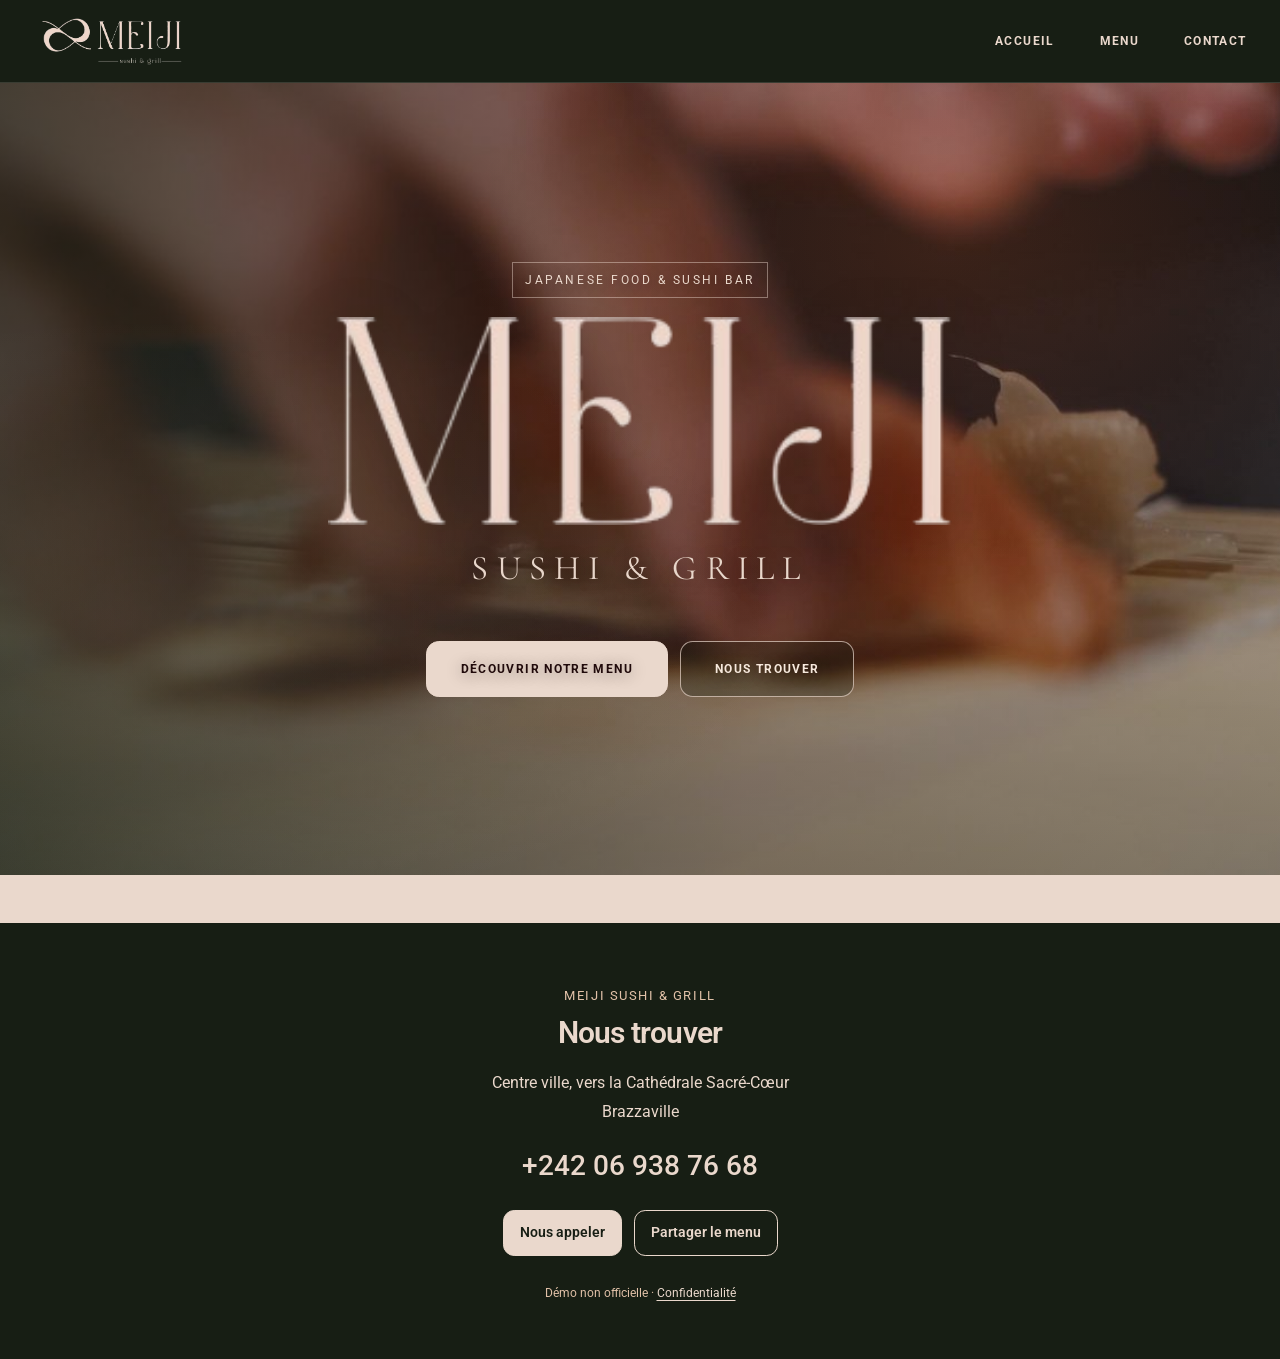
==== commit ba4e03fc: "Met les vrais plats en avant, retire Bootstrap et ferme les avis - Carte : l'onglet Spéciaux s'ouvre" ====
--- a/index.html
+++ b/index.html
@@ -8,7 +8,6 @@
     <title>
       Accueil | Meiji Sushi &amp; Grill
     </title>
-    <link rel="stylesheet" href="./assets/vendor/bootstrap.min.css" />
     <link rel="stylesheet" href="./css/style.css" />
       <link rel="stylesheet" href="./css/refinements.css">
     <script type="module" src="./assets/js/site.js"></script>
@@ -29,11 +28,11 @@
           loop
           playsinline
           preload="metadata"
-          poster="./assets/img/hero-sushi-poster.jpg"
+          poster="./assets/img/hero-nigiri-poster.jpg"
           aria-hidden="true"
           tabindex="-1"
         >
-          <source src="./assets/video/hero-sushi.mp4" type="video/mp4" />
+          <source src="./assets/video/hero-sushi.mp4?v=nigiri-1" type="video/mp4" />
         </video>
         <div class="hero__shade" aria-hidden="true">
         </div>
--- a/css/style.css
+++ b/css/style.css
@@ -256,20 +256,6 @@
   font-size: .82rem;
   font-weight: 700
 }
-.category-card--hookah {
-  background: radial-gradient(ellipse at 80% 15%,rgb(211 100 50 / 25%),transparent 39%), repeating-radial-gradient(ellipse at 50% 0%,transparent 0 9px,rgb(234 216 204 / 6%) 10px 11px,transparent 12px 23px), linear-gradient(135deg,#353d25,#171e14)
-}
-.category-card--hookah:before {
-  position: absolute;
-  z-index: -1;
-  right: .5rem;
-  bottom: -5.5rem;
-  color: rgb(255 255 255 / 8%);
-  content: "M";
-  font-family: "Wanoquin", "Cormorant Garamond", Georgia, serif;
-  font-size: 24rem;
-  line-height: 1
-}
 .category-card--avis {
   background: linear-gradient(140deg,#5b1213,#200a0b 70%)
 }
@@ -291,12 +277,6 @@
 }
 .page-heading--reviews:before {
   background-position: center 75%
-}
-.page-heading--hookah {
-  background: radial-gradient(ellipse at 75% 20%,rgb(211 100 50 / 22%),transparent 40%), repeating-radial-gradient(ellipse at 50% 0%,transparent 0 9px,rgb(234 216 204 / 6%) 10px 11px,transparent 12px 23px), linear-gradient(125deg,#353d25,#171e14)
-}
-.page-heading--hookah:after {
-  background: linear-gradient(90deg,rgb(32 10 11 / 48%),rgb(32 10 11 / 12%))
 }
 .subcat-nav {
   position: sticky;
@@ -590,7 +570,7 @@
   place-items: center;
   overflow: hidden;
   color: var(--paper);
-  background: var(--forest-deep) url("../assets/img/hero-sushi-poster.jpg") center/cover;
+  background: var(--forest-deep) url("../assets/img/hero-nigiri-poster.jpg") center/cover;
   text-align: center
 }
 .hero__video, .hero__shade {
@@ -775,8 +755,6 @@
   background: linear-gradient(90deg, rgb(23 30 20 / 88%), rgb(32 10 11 / 45%) 65%, rgb(32 10 11 / 24%))
 }
 .category-grid {
-  --bs-gutter-x: 1rem;
-  --bs-gutter-y: 1rem;
   margin-top: 1.25rem
 }
 .category-card {
@@ -804,11 +782,6 @@
   margin-top: 1.2rem;
   color: var(--cream);
   letter-spacing: .06em
-}
-.category-card--hookah::before {
-  right: -1.5rem;
-  bottom: -7rem;
-  color: rgb(234 216 204 / 9%)
 }
 .category-card__rating {
   z-index: 1;
--- a/css/refinements.css
+++ b/css/refinements.css
@@ -21,7 +21,7 @@
 .share-feedback { overflow-wrap: anywhere; font-size: .85rem; }
 .site-footer__notice { margin-top: 1.7rem !important; }
 .site-footer__notice a { text-underline-offset: .25em; }
-.page-transition { position: fixed; z-index: 1000; inset: 0; display: grid; place-items: center; opacity: 0; visibility: hidden; pointer-events: none; background: var(--forest-night); transition: opacity .65s ease, visibility .65s; }
+.page-transition { position: fixed; z-index: 1000; inset: 0; display: grid; place-items: center; opacity: 0; visibility: hidden; pointer-events: none; background: var(--forest-night); transition: opacity .25s ease, visibility .25s; }
 .page-transition img { width: min(14rem, 55vw); height: auto; }
 .page-is-leaving .page-transition { opacity: 1; visibility: visible; pointer-events: auto; }
 .review-compose { display: grid; gap: 1.5rem; margin: 1.5rem 0 2.5rem; padding: clamp(1.1rem, 4vw, 2rem); border-radius: 1.15rem; background: var(--paper); }
@@ -59,3 +59,50 @@
 .subcat-nav { scrollbar-width: none; }
 .subcat-nav::-webkit-scrollbar { display: none; }
 .section-heading .eyebrow { color: var(--muted); }
+
+/* Dispositions du menu sans dépendance CSS externe. */
+button, input, textarea { font: inherit; }
+.visually-hidden { position: absolute !important; width: 1px; height: 1px; padding: 0; margin: -1px; overflow: hidden; clip: rect(0, 0, 0, 0); white-space: nowrap; border: 0; }
+.category-grid { display: grid; grid-template-columns: 1fr; gap: 1rem; }
+.category-card { min-width: 0; }
+.menu-toolbar { display: flex; align-items: center; justify-content: space-between; flex-wrap: wrap; gap: .7rem; margin: 1.2rem 0 .4rem; }
+.menu-toolbar > span { color: var(--muted); font-size: .85rem; }
+.layout-switch { display: flex; gap: .4rem; }
+.layout-switch button { display: inline-flex; align-items: center; justify-content: center; gap: .45rem; min-height: 2.75rem; padding: .6rem .8rem; border: 1px solid var(--line); border-radius: .7rem; color: var(--forest); background: var(--paper); font-size: .85rem; font-weight: 600; cursor: pointer; }
+.layout-switch svg { width: 1.1rem; height: 1.1rem; flex: 0 0 auto; }
+.layout-switch button[aria-pressed="true"] { color: var(--paper); background: var(--forest); border-color: var(--forest); }
+.dish-grid, .drink-grid { display: grid; gap: 1rem; grid-template-columns: 1fr; }
+.dish-card { display: flex; flex-direction: column; min-width: 0; }
+.dish-card__media { order: 0; min-width: 0; overflow: hidden; background: var(--sand); }
+.dish-card__copy { order: 1; flex: 1; min-width: 0; padding: 1rem; }
+.dish-card__title h2, .dish-card__title h3 { font-size: clamp(1.3rem, 3.6vw, 1.75rem); overflow-wrap: anywhere; }
+.dish-card__copy > p:not(.dish-card__kicker) { font-size: .88rem; }
+.dish-card__copy .ingredients { font-size: .8rem; }
+.dish-photo img, .dish-preview img, .drink-card .dish-preview img { display: block; width: 100%; height: clamp(12rem, 45vw, 19rem); padding: .5rem; object-fit: contain; object-position: center; }
+.dish-card model-viewer { height: clamp(13rem, 45vw, 20rem); border-radius: 0; }
+.dish-preview > span { right: .5rem; bottom: .5rem; padding: .5rem .6rem; font-size: .75rem; }
+.viewer-retour { margin: .7rem; font-size: .8rem; }
+.viewer-status { margin: 0; padding: 0 .7rem .7rem; font-size: .78rem; }
+.sample-note { margin-bottom: 1rem; color: var(--muted); font-size: .85rem; }
+[data-menu-layout="list"] .dish-grid, [data-menu-layout="list"] .drink-grid { grid-template-columns: 1fr; }
+[data-menu-layout="list"] .dish-card { display: grid; grid-template-columns: clamp(7rem, 28vw, 18rem) minmax(0, 1fr); align-items: stretch; }
+[data-menu-layout="list"] .dish-card__media { display: grid; align-items: center; }
+[data-menu-layout="list"] .dish-photo, [data-menu-layout="list"] .dish-preview { height: 100%; }
+[data-menu-layout="list"] .dish-card__media img { height: 100%; min-height: 11rem; max-height: 22rem; }
+[data-menu-layout="list"] .dish-card.is-viewing-3d { grid-template-columns: 1fr; }
+[data-menu-layout="list"] .dish-card.is-viewing-3d model-viewer { height: clamp(17rem, 50vw, 24rem); }
+.review-fields { display: grid; gap: .7rem; min-width: 0; padding: 0; margin: 0; border: 0; }
+.review-fields > label { font-size: .95rem; font-weight: 600; }
+.review-fields:disabled { opacity: .65; }
+@media (min-width: 23.5rem) {
+  [data-menu-layout="grid"] .dish-grid, [data-menu-layout="grid"] .drink-grid { grid-template-columns: repeat(2, minmax(0, 1fr)); }
+  [data-menu-layout="grid"] .dish-card__copy { padding: .85rem; }
+  [data-menu-layout="grid"] .dish-card__title { gap: .6rem; }
+  [data-menu-layout="grid"] .price { font-size: 1.05rem; padding: .45rem .6rem; }
+  [data-menu-layout="grid"] .price--pending { font-size: .85rem; }
+}
+@media (min-width: 38rem) { .category-grid { grid-template-columns: repeat(2, minmax(0, 1fr)); } }
+@media (min-width: 48rem) {
+  [data-menu-layout="grid"] .dish-grid, [data-menu-layout="grid"] .drink-grid { grid-template-columns: repeat(auto-fill, minmax(16rem, 1fr)); }
+}
+@media (min-width: 64rem) { .category-grid { grid-template-columns: repeat(3, minmax(0, 1fr)); } }
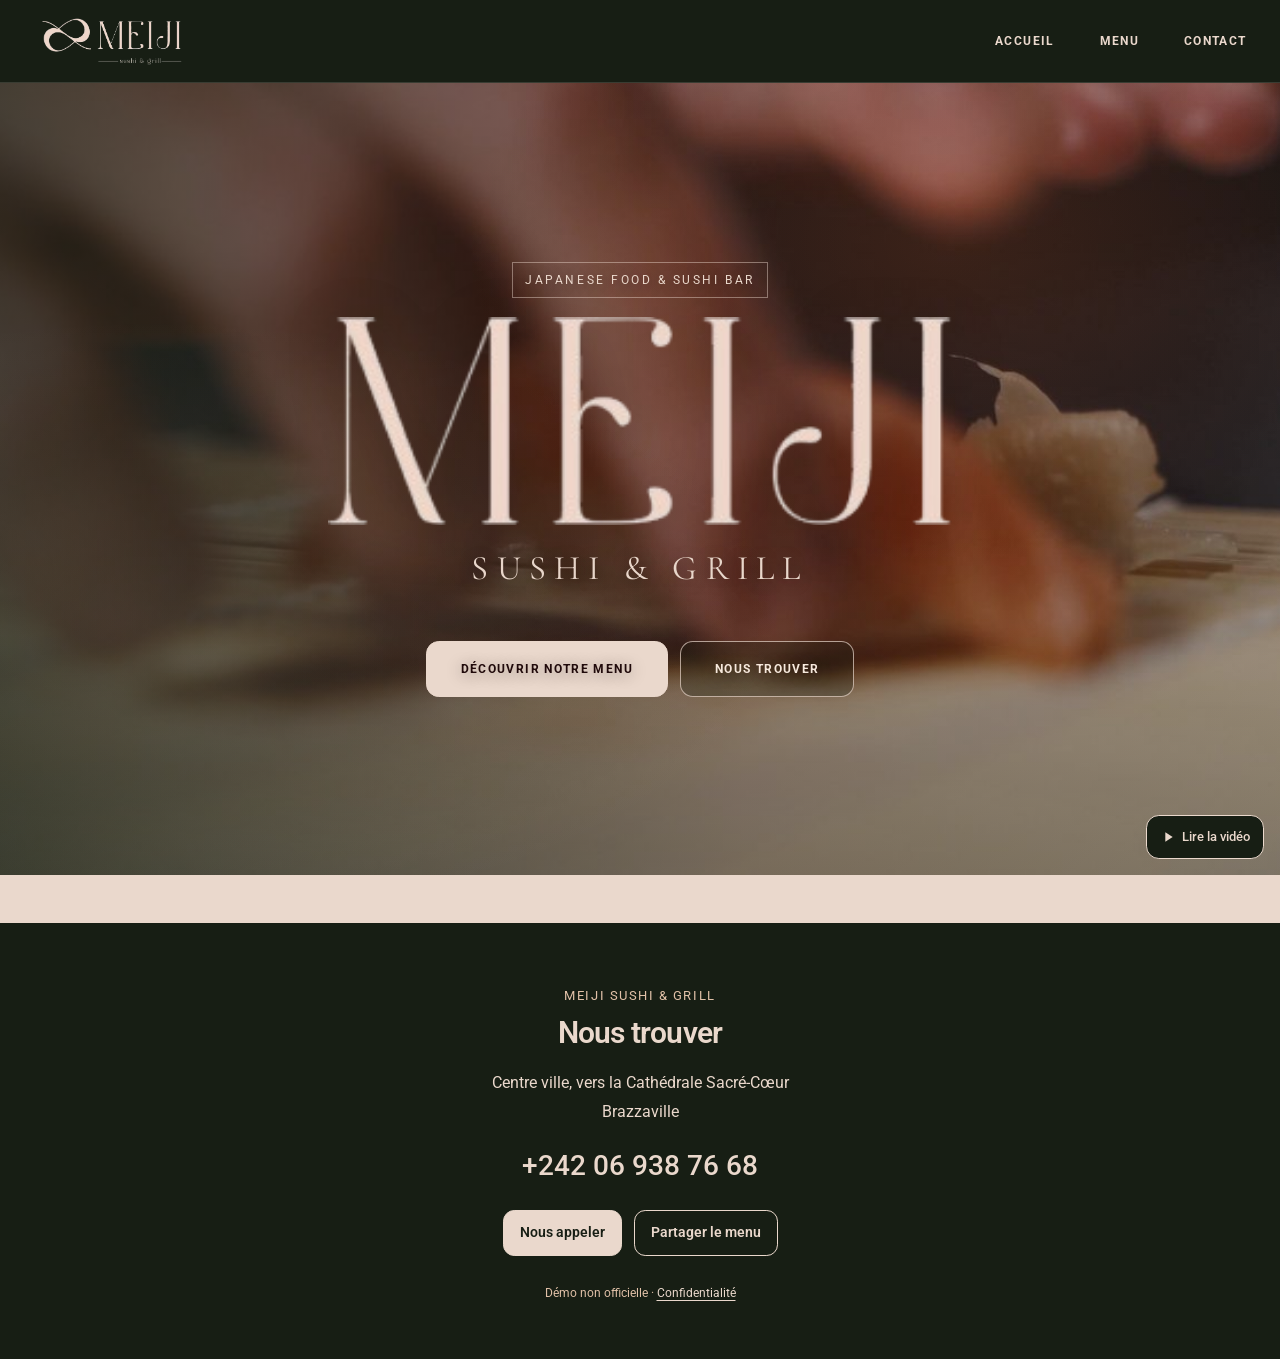
==== commit c8d3fe3c: "Corrige la reprise de la vidéo sur mobile" ====
--- a/index.html
+++ b/index.html
@@ -11,6 +11,7 @@
     <link rel="stylesheet" href="./css/style.css" />
       <link rel="stylesheet" href="./css/refinements.css">
     <script type="module" src="./assets/js/site.js"></script>
+    <script type="module" src="./assets/js/hero-video.js"></script>
   </head>
   <body>
     <header class="site-header">
@@ -20,14 +21,17 @@
       </nav>
     </header>
     <main>
-      <section class="hero" id="accueil" aria-labelledby="hero-title">
+      <section class="hero" id="accueil" aria-labelledby="hero-title" data-hero-video data-video-state="poster">
         <video
+          id="hero-video"
           class="hero__video"
           autoplay
           muted
           loop
           playsinline
-          preload="metadata"
+          webkit-playsinline
+          disablepictureinpicture
+          preload="auto"
           poster="./assets/img/hero-nigiri-poster.jpg"
           aria-hidden="true"
           tabindex="-1"
@@ -50,6 +54,12 @@
             <a class="hero__button hero__button--primary" href="./menu.html">Découvrir notre menu</a><a class="hero__button hero__button--secondary" href="#contact">Nous trouver</a>
           </div>
         </div>
+        <button class="hero__video-control" type="button" data-video-control aria-controls="hero-video" aria-label="Lire la vidéo" hidden>
+          <svg class="hero__video-play" viewBox="0 0 24 24" aria-hidden="true"><path d="m8 5 11 7-11 7Z" fill="currentColor" /></svg>
+          <svg class="hero__video-pause" viewBox="0 0 24 24" aria-hidden="true"><path d="M7 5h4v14H7zm6 0h4v14h-4z" fill="currentColor" /></svg>
+          <span data-video-label>Lire la vidéo</span>
+        </button>
+        <p class="visually-hidden" data-video-status role="status"></p>
       </section>
     </main>
     <footer class="site-footer" id="contact">
--- a/css/style.css
+++ b/css/style.css
@@ -583,6 +583,50 @@
 .hero__video {
   object-fit: cover
 }
+/* Le poster reste visible tant que Safari n'a pas réellement lancé la vidéo. */
+[data-hero-video] .hero__video {
+  opacity: 0;
+  pointer-events: none
+}
+[data-video-state="playing"] .hero__video {
+  opacity: 1
+}
+.hero__video::-webkit-media-controls-panel,
+.hero__video::-webkit-media-controls-start-playback-button {
+  display: none !important
+}
+.hero__video-control {
+  position: absolute;
+  z-index: 2;
+  right: 1rem;
+  bottom: 1rem;
+  display: inline-flex;
+  align-items: center;
+  gap: .4rem;
+  min-height: 2.75rem;
+  padding: .55rem .8rem;
+  border: 1px solid var(--cream);
+  border-radius: .8rem;
+  color: var(--cream);
+  background: var(--forest-night);
+  font: 500 .8rem/1.4 "Roboto", Arial, sans-serif;
+  cursor: pointer
+}
+.hero__video-control[hidden],
+.hero__video-pause,
+[data-video-state="playing"] .hero__video-play {
+  display: none
+}
+.hero__video-control svg {
+  width: 1rem;
+  height: 1rem
+}
+[data-video-state="playing"] .hero__video-pause {
+  display: block
+}
+.hero__video-control:focus-visible {
+  outline-color: var(--paper)
+}
 .hero__shade {
   z-index: 0;
   background: rgb(32 10 11 / 55%)
@@ -648,7 +692,7 @@
   outline-color: var(--paper)
 }
 @media(prefers-reduced-motion:reduce) {
-  .hero__video {
+  .hero:not([data-video-manual]) .hero__video {
     display: none
   }
 }
--- a/css/refinements.css
+++ b/css/refinements.css
@@ -3,9 +3,9 @@
 .price { display: inline-block; padding: .45rem .8rem; border-radius: .55rem; color: var(--paper); background: var(--forest); font-size: clamp(1.15rem, 4.5vw, 1.4rem); font-weight: 800; line-height: 1.25; text-align: left; font-variant-numeric: tabular-nums; }
 .price--pending { color: var(--forest); background: var(--sand); font-size: .95rem; }
 .dish-preview { background: var(--sand); }
-.dish-preview img { height: clamp(16rem, 62vw, 23rem); padding: .5rem; object-fit: contain; object-position: center; }
+.dish-preview img { height: clamp(16rem, 62vw, 23rem); padding: 0; object-fit: cover; object-position: center; }
 .drink-card .dish-preview img, .drink-card model-viewer { height: clamp(19rem, 72vw, 25rem); object-position: center; }
-.drink-card .dish-preview img { object-fit: contain; }
+.drink-card .dish-preview img { object-fit: cover; }
 .dish-preview > span { border-radius: .6rem; }
 .viewer-retour { margin-bottom: .8rem; border-radius: .6rem; }
 .viewer-status { padding: .7rem 1rem; color: var(--muted); font-size: .85rem; }
@@ -43,9 +43,6 @@
 .form-note, #review-status, #reviews-state { color: var(--muted); font-size: .85rem; }
 .form-submit { justify-self: start; padding: .8rem 1.1rem; border: 0; border-radius: .65rem; background: var(--forest); color: var(--paper); font: 700 .95rem/1.4 "Roboto", Arial, sans-serif; cursor: pointer; }
 .form-submit:disabled { opacity: .55; cursor: default; }
-.review-examples { margin-top: 2.2rem; }
-.review-examples summary { cursor: pointer; color: var(--muted); }
-.review-examples .demo-note { margin-bottom: 1rem; }
 .visitor-reviews h2 { margin-bottom: .8rem; }
 .visitor-reviews .review-card blockquote { overflow-wrap: anywhere; white-space: pre-wrap; }
 .privacy-copy { max-width: 50rem; }
@@ -78,23 +75,18 @@
 .dish-card__title h2, .dish-card__title h3 { font-size: clamp(1.3rem, 3.6vw, 1.75rem); overflow-wrap: anywhere; }
 .dish-card__copy > p:not(.dish-card__kicker) { font-size: .88rem; }
 .dish-card__copy .ingredients { font-size: .8rem; }
-.dish-photo img, .dish-preview img, .drink-card .dish-preview img { display: block; width: 100%; height: clamp(12rem, 45vw, 19rem); padding: .5rem; object-fit: contain; object-position: center; }
+.dish-photo img, .dish-preview img, .drink-card .dish-preview img { display: block; width: 100%; height: auto; padding: 0; object-fit: cover; object-position: center; }
 .dish-card model-viewer { height: clamp(13rem, 45vw, 20rem); border-radius: 0; }
 .dish-preview > span { right: .5rem; bottom: .5rem; padding: .5rem .6rem; font-size: .75rem; }
 .viewer-retour { margin: .7rem; font-size: .8rem; }
 .viewer-status { margin: 0; padding: 0 .7rem .7rem; font-size: .78rem; }
 .sample-note { margin-bottom: 1rem; color: var(--muted); font-size: .85rem; }
-[data-menu-layout="list"] .dish-grid, [data-menu-layout="list"] .drink-grid { grid-template-columns: 1fr; }
-[data-menu-layout="list"] .dish-card { display: grid; grid-template-columns: clamp(7rem, 28vw, 18rem) minmax(0, 1fr); align-items: stretch; }
-[data-menu-layout="list"] .dish-card__media { display: grid; align-items: center; }
-[data-menu-layout="list"] .dish-photo, [data-menu-layout="list"] .dish-preview { height: 100%; }
-[data-menu-layout="list"] .dish-card__media img { height: 100%; min-height: 11rem; max-height: 22rem; }
-[data-menu-layout="list"] .dish-card.is-viewing-3d { grid-template-columns: 1fr; }
+[data-menu-layout="list"] .dish-grid, [data-menu-layout="list"] .drink-grid { grid-template-columns: minmax(0, 1fr); max-width: 52rem; margin-inline: auto; }
 [data-menu-layout="list"] .dish-card.is-viewing-3d model-viewer { height: clamp(17rem, 50vw, 24rem); }
 .review-fields { display: grid; gap: .7rem; min-width: 0; padding: 0; margin: 0; border: 0; }
 .review-fields > label { font-size: .95rem; font-weight: 600; }
 .review-fields:disabled { opacity: .65; }
-@media (min-width: 23.5rem) {
+@media (min-width: 44rem) {
   [data-menu-layout="grid"] .dish-grid, [data-menu-layout="grid"] .drink-grid { grid-template-columns: repeat(2, minmax(0, 1fr)); }
   [data-menu-layout="grid"] .dish-card__copy { padding: .85rem; }
   [data-menu-layout="grid"] .dish-card__title { gap: .6rem; }
@@ -106,3 +98,22 @@
   [data-menu-layout="grid"] .dish-grid, [data-menu-layout="grid"] .drink-grid { grid-template-columns: repeat(auto-fill, minmax(16rem, 1fr)); }
 }
 @media (min-width: 64rem) { .category-grid { grid-template-columns: repeat(3, minmax(0, 1fr)); } }
+
+/* Des cartes plus larges et un détail des ingrédients à la demande. */
+.category-nav { background: var(--sand); }
+.subcat-nav { background: var(--cream); }
+.ingredients-details { margin-top: .6rem; color: var(--muted); font-size: .82rem; }
+.ingredients-details summary { width: fit-content; padding: .25rem 0; cursor: pointer; text-underline-offset: .2em; }
+.ingredients-details summary:focus-visible { outline: 3px solid var(--focus); outline-offset: 3px; }
+.ingredients-details .ingredients { margin-top: .35rem; line-height: 1.55; }
+.action-arrow { display: inline-block; width: .9em; height: .9em; margin-left: .15rem; vertical-align: -.1em; }
+@media (max-width: 43.99rem) {
+  [data-menu-layout="grid"] .dish-grid, [data-menu-layout="grid"] .drink-grid { grid-template-columns: minmax(0, 1fr); }
+  [data-menu-layout="grid"] .dish-card__title { flex-direction: row; flex-wrap: wrap; align-items: center; gap: .5rem .75rem; }
+  [data-menu-layout="grid"] .dish-card__title h2, [data-menu-layout="grid"] .dish-card__title h3 { flex: 1 1 9rem; font-size: 1.45rem; }
+  .dish-card__copy { padding: .95rem; }
+  .dish-card__copy > p:not(.dish-card__kicker) { font-size: .88rem; line-height: 1.5; }
+  [data-menu-layout="list"] .dish-card__title { gap: .6rem; }
+  [data-menu-layout="list"] .dish-card__title h2, [data-menu-layout="list"] .dish-card__title h3 { font-size: 1.3rem; }
+  [data-menu-layout="list"] .price { font-size: 1.05rem; padding: .45rem .6rem; }
+}
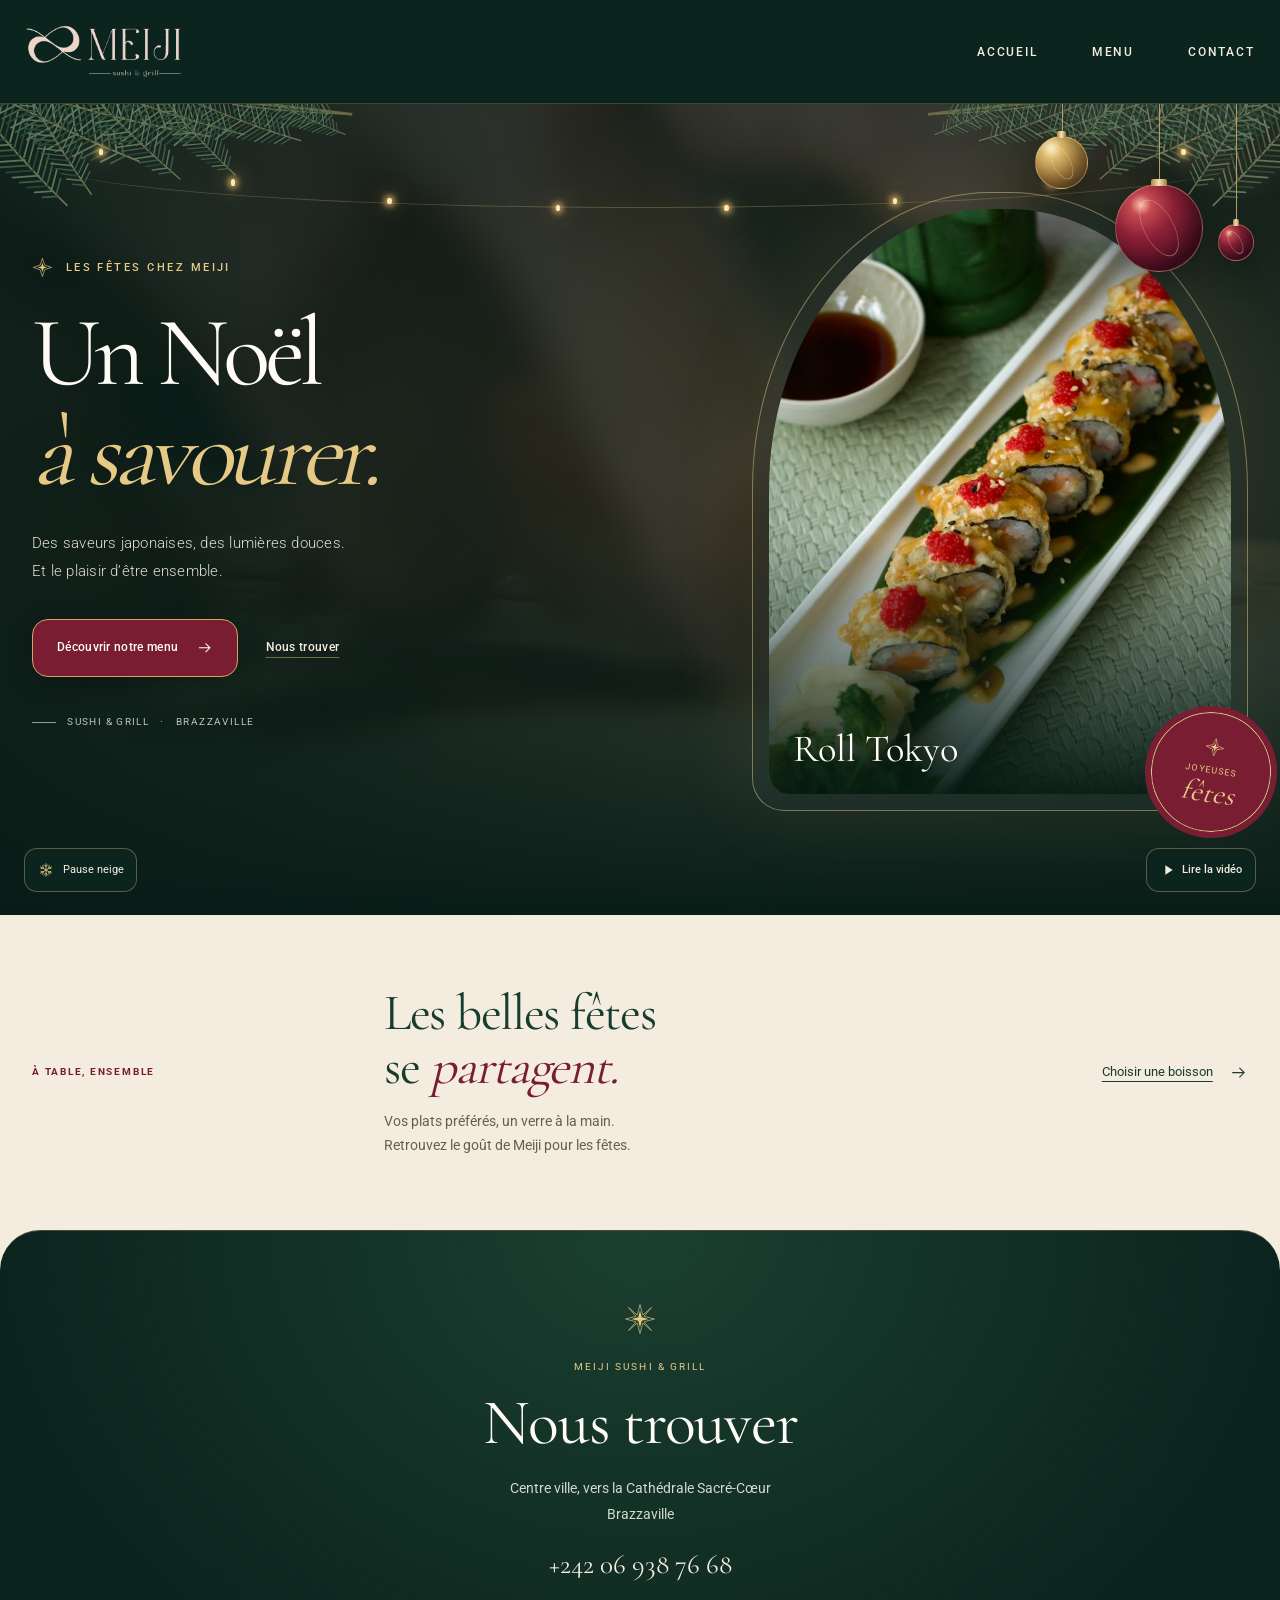
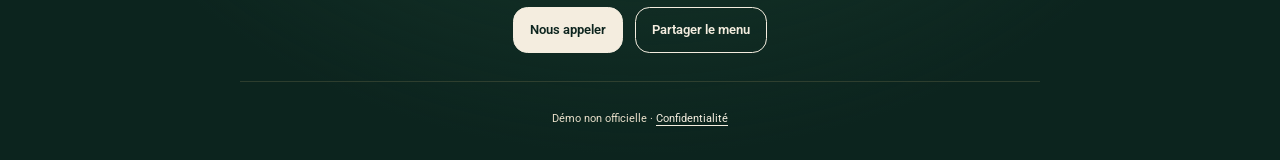
==== commit 522cc982: "Refond la démo Noël avec neige et décor animé" ====
--- a/index.html
+++ b/index.html
@@ -3,15 +3,17 @@
   <head>
     <meta charset="UTF-8" />
     <meta name="viewport" content="width=device-width, initial-scale=1.0" />
-    <meta name="description" content="Meiji Sushi & Grill, restaurant japonais à Brazzaville. Découvrez notre menu." />
+    <meta name="description" content="Un Noël à savourer chez Meiji. Découvrez notre démo festive, sa carte et ses plats en 3D." />
     <meta name="robots" content="noindex, nofollow" />
     <title>
-      Accueil | Meiji Sushi &amp; Grill
+      Noël chez Meiji | Sushi &amp; Grill
     </title>
     <link rel="stylesheet" href="./css/style.css" />
       <link rel="stylesheet" href="./css/refinements.css">
     <script type="module" src="./assets/js/site.js"></script>
     <script type="module" src="./assets/js/hero-video.js"></script>
+    <link rel="stylesheet" href="./css/theme-noel.css?v=2">
+    <script type="module" src="./assets/js/theme-noel.js?v=2"></script>
   </head>
   <body>
     <header class="site-header">
@@ -21,7 +23,7 @@
       </nav>
     </header>
     <main>
-      <section class="hero" id="accueil" aria-labelledby="hero-title" data-hero-video data-video-state="poster">
+      <section class="hero hero--noel" id="accueil" aria-labelledby="hero-title" data-hero-video data-video-state="poster">
         <video
           id="hero-video"
           class="hero__video"
@@ -41,25 +43,31 @@
         <div class="hero__shade" aria-hidden="true">
         </div>
         <div class="hero__content">
-          <p class="hero__eyebrow" lang="en">
-            Japanese Food &amp; Sushi Bar
-          </p>
-          <h1 id="hero-title">
-            <img src="./assets/img/meiji-wordmark.png" alt="Meiji" />
-          </h1>
-          <p class="hero__subtitle">
-            Sushi &amp; Grill
-          </p>
+          <p class="hero__eyebrow"><svg class="noel-star" viewBox="0 0 32 32" fill="none" aria-hidden="true"><path d="m16 2 3.5 10.5L30 16l-10.5 3.5L16 30l-3.5-10.5L2 16l10.5-3.5Z" stroke="currentColor"/><path d="m16 9 1.7 5.3L23 16l-5.3 1.7L16 23l-1.7-5.3L9 16l5.3-1.7Z" fill="currentColor"/></svg> Les fêtes chez Meiji</p>
+          <h1 id="hero-title"><span>Un Noël</span><em>à savourer.</em></h1>
+          <p class="hero__subtitle">Des saveurs japonaises, des lumières douces.<br>Et le plaisir d’être ensemble.</p>
           <div class="hero__actions">
-            <a class="hero__button hero__button--primary" href="./menu.html">Découvrir notre menu</a><a class="hero__button hero__button--secondary" href="#contact">Nous trouver</a>
+            <a class="hero__button hero__button--primary" href="./menu.html">Découvrir notre menu <svg viewBox="0 0 24 24" fill="none" stroke="currentColor" stroke-width="1.4" aria-hidden="true"><path d="M4 12h15m-6-6 6 6-6 6"/></svg></a>
+            <a class="hero__button hero__button--secondary" href="#contact">Nous trouver</a>
           </div>
+          <p class="noel-signature">Sushi &amp; Grill <span aria-hidden="true">·</span> Brazzaville</p>
         </div>
+        <figure class="noel-window">
+          <div class="noel-window__photo"><img src="./assets/img/plats/tokyo-special.jpeg" alt="Roll Tokyo au saumon et au surimi, garni de tobiko" width="720" height="1080" fetchpriority="high"></div>
+          <div class="noel-seal" aria-hidden="true"><svg class="noel-star" viewBox="0 0 32 32" fill="none" aria-hidden="true"><path d="m16 2 3.5 10.5L30 16l-10.5 3.5L16 30l-3.5-10.5L2 16l10.5-3.5Z" stroke="currentColor"/><path d="m16 9 1.7 5.3L23 16l-5.3 1.7L16 23l-1.7-5.3L9 16l5.3-1.7Z" fill="currentColor"/></svg><span>Joyeuses</span><strong>fêtes</strong></div>
+          <figcaption class="noel-window__caption">Roll Tokyo</figcaption>
+        </figure>
         <button class="hero__video-control" type="button" data-video-control aria-controls="hero-video" aria-label="Lire la vidéo" hidden>
           <svg class="hero__video-play" viewBox="0 0 24 24" aria-hidden="true"><path d="m8 5 11 7-11 7Z" fill="currentColor" /></svg>
           <svg class="hero__video-pause" viewBox="0 0 24 24" aria-hidden="true"><path d="M7 5h4v14H7zm6 0h4v14h-4z" fill="currentColor" /></svg>
           <span data-video-label>Lire la vidéo</span>
         </button>
         <p class="visually-hidden" data-video-status role="status"></p>
+      </section>
+      <section class="noel-invitation" aria-labelledby="invitation-title">
+        <span class="noel-invitation__label">À table, ensemble</span>
+        <div><h2 id="invitation-title">Les belles fêtes<br>se <em>partagent.</em></h2><p>Vos plats préférés, un verre à la main.<br>Retrouvez le goût de Meiji pour les fêtes.</p></div>
+        <a class="noel-invitation__link" href="./boissons.html">Choisir une boisson <svg viewBox="0 0 24 24" fill="none" stroke="currentColor" stroke-width="1.4" aria-hidden="true"><path d="M4 12h15m-6-6 6 6-6 6"/></svg></a>
       </section>
     </main>
     <footer class="site-footer" id="contact">
--- a/css/theme-noel.css
+++ b/css/theme-noel.css
@@ -0,0 +1,202 @@
+/* Noël chez Meiji. Tous les décors restent locaux et légers. */
+@font-face { font-family: "Roboto"; src: url("../assets/fonts/Roboto-latin-Variable.woff2") format("woff2"); font-style: normal; font-weight: 100 900; font-display: swap; }
+:root {
+  --theme-noel: 1; --ink: #233b32; --burgundy: #791e32; --forest: #173d31;
+  --forest-deep: #0c241e; --forest-night: #0c241e; --cream: #f4eddf; --paper: #fffcf5;
+  --sand: #e9dfca; --rose: #e9dfca; --muted: #665e50; --copper: #86632d;
+  --garnet: #791e32; --moss: #173d31; --plum: #791e32; --black-forest: #081b16;
+  --line: #cec0a7; --focus: #86632d; --noel-gold: #e7c986; --noel-glow: #ffe8b0;
+}
+body { background: var(--cream); }
+.site-header { position: relative; z-index: 30; min-height: 6.5rem; padding: 1.1rem max(1.5rem, calc((100% - 78rem) / 2)); border-bottom: 1px solid rgb(231 201 134 / 22%); background: var(--forest-night); }
+.site-header, .hero, .menu-banner, .page-heading, .site-footer, .editorial-panel { --focus: var(--noel-gold); --copper: var(--noel-gold); }
+.site-logo { width: 10rem; }
+.site-logo img { max-height: 3.8rem; }
+.site-nav { gap: clamp(1.5rem, 4vw, 3.6rem); }
+.site-nav a { color: var(--cream); font-weight: 500; letter-spacing: .14em; }
+.site-nav a:hover { color: var(--noel-gold); }
+.site-header a:focus-visible, .hero a:focus-visible, .hero button:focus-visible, .site-footer a:focus-visible, .site-footer button:focus-visible { outline-color: var(--noel-gold); }
+
+/* Une composition éditoriale, devant la vidéo de sushi existante. */
+.hero.hero--noel { display: grid; grid-template-columns: minmax(0, 1.15fr) minmax(0, .85fr); align-items: center; min-height: min(58rem, max(45rem, calc(100svh - 6.5rem))); padding: 5.5rem max(2rem, calc((100% - 78rem) / 2)) 6.5rem; background: #0c241e url("../assets/img/hero-nigiri-poster.jpg") center / cover; text-align: left; }
+.hero--noel[data-video-state="playing"] .hero__video { opacity: .35; }
+.hero--noel .hero__shade { background: linear-gradient(90deg, rgb(8 27 22 / 94%), rgb(8 27 22 / 73%) 58%, rgb(8 27 22 / 80%)), linear-gradient(0deg, #0c241e, transparent 45%); }
+.hero--noel::after { position: absolute; z-index: 0; inset: 0; content: ""; pointer-events: none; background: radial-gradient(ellipse at 80% 35%, rgb(231 201 134 / 13%), transparent 48%); }
+.hero--noel .hero__content { z-index: 4; width: 100%; padding: 0 0 1rem; text-shadow: none; }
+.hero--noel .hero__eyebrow { display: flex; align-items: center; gap: .8rem; margin: 0 0 1.8rem; padding: 0; border: 0; color: var(--noel-gold); font-size: .67rem; font-weight: 500; letter-spacing: .23em; }
+.noel-star { flex: 0 0 auto; width: 1.3rem; height: 1.3rem; }
+.hero--noel h1 { color: var(--paper); font-family: "Cormorant Garamond", Georgia, serif; font-size: clamp(4.2rem, 7.7vw, 8rem); font-weight: 400; line-height: .96; letter-spacing: -.055em; }
+.hero--noel h1 span { display: block; }
+.hero--noel h1 em { display: block; margin-top: .05em; color: var(--noel-gold); font-weight: 400; font-style: italic; }
+.hero--noel .hero__subtitle { max-width: 25rem; margin: 1.8rem 0 0; color: #e1ddcf; font-family: "Roboto", Arial, sans-serif; font-size: .95rem; font-weight: 300; line-height: 1.85; letter-spacing: .015em; text-transform: none; }
+.hero--noel .hero__actions { justify-content: flex-start; align-items: center; gap: 1.7rem; margin: 2.1rem 0 0; }
+.hero--noel .hero__button { gap: 1.1rem; min-height: 3.65rem; padding: 1rem 1.5rem; border-radius: 1rem; font-size: .77rem; font-weight: 500; letter-spacing: .025em; text-transform: none; transition: background .2s, transform .2s, box-shadow .2s; }
+.hero--noel .hero__button--primary { border: 1px solid #d0a461; color: var(--paper); background: var(--burgundy); box-shadow: 0 6px 28px rgb(0 0 0 / 20%); }
+.hero--noel .hero__button--primary:hover { background: #943047; box-shadow: 0 8px 30px rgb(211 149 84 / 15%); transform: translateY(-2px); }
+.hero--noel .hero__button--secondary { min-height: 2.75rem; padding: .5rem 0; border: 0; border-radius: 0; color: var(--cream); background: none; text-decoration: underline; text-underline-offset: .5em; text-decoration-color: rgb(231 201 134 / 45%); }
+.hero__button svg { width: 1.1rem; height: 1.1rem; }
+.noel-signature { display: flex; align-items: center; gap: .7rem; margin-top: 2.3rem; color: #b9c6b9; font-size: .62rem; letter-spacing: .14em; text-transform: uppercase; }
+.noel-signature::before { content: ""; width: 1.5rem; height: 1px; background: #8e9e87; }
+
+/* La photo réelle s'installe dans une fenêtre arrondie. */
+.noel-window { position: relative; z-index: 2; justify-self: end; width: min(31rem, 100%); margin: 0; padding: 1rem; border: 1px solid rgb(231 201 134 / 48%); border-radius: 48% 48% 2rem 2rem; background: rgb(255 248 220 / 3%); box-shadow: 0 0 95px rgb(230 179 93 / 8%); }
+.noel-window__photo { position: relative; overflow: hidden; aspect-ratio: .79; border-radius: 48% 48% 1.3rem 1.3rem; }
+.noel-window__photo::after { position: absolute; inset: 0; content: ""; background: linear-gradient(0deg, rgb(5 25 18 / 95%), transparent 45%); }
+.noel-window__photo img { display: block; width: 100%; height: 100%; object-fit: cover; object-position: 48% 45%; }
+.noel-window__caption { position: absolute; z-index: 1; bottom: 2.5rem; left: 2.5rem; color: var(--paper); font: 400 2.4rem/1.1 "Cormorant Garamond", Georgia, serif; }
+.noel-seal { position: absolute; z-index: 5; right: -1.5rem; bottom: -1.4rem; display: grid; place-content: center; width: 7.5rem; height: 7.5rem; gap: .1rem; border: 1px solid var(--noel-gold); outline: 6px solid var(--burgundy); border-radius: 50%; color: var(--noel-gold); background: var(--burgundy); text-align: center; transform: rotate(9deg); }
+.noel-seal svg { width: 1.25rem; height: 1.25rem; margin: 0 auto .3rem; }
+.noel-seal span { font-size: .55rem; letter-spacing: .14em; text-transform: uppercase; }
+.noel-seal strong { font: italic 400 1.8rem/1 "Cormorant Garamond", Georgia, serif; }
+
+/* Branches SVG, boules en CSS et guirlande lumineuse. */
+.noel-decor { position: absolute; z-index: 3; inset: 0; overflow: hidden; pointer-events: none; }
+.noel-decor__pine { position: absolute; top: -1.8rem; left: -2rem; width: clamp(15rem, 34vw, 38rem); height: 14rem; opacity: .9; background: url("../assets/img/noel-sapin.svg") top left / contain no-repeat; }
+.noel-decor__pine--right { left: auto; right: -2rem; transform: scaleX(-1); }
+.noel-bauble { --ball-size: 5.5rem; --drop: 5rem; position: absolute; top: 0; right: 6%; width: var(--ball-size); height: calc(var(--drop) + var(--ball-size)); transform-origin: top center; animation: noel-sway 8s ease-in-out infinite alternate; }
+.noel-bauble::before { position: absolute; top: 0; left: 50%; width: 1px; height: var(--drop); background: #b99d65; content: ""; }
+.noel-bauble i { position: absolute; top: var(--drop); display: block; width: var(--ball-size); height: var(--ball-size); border: 1px solid rgb(247 220 167 / 30%); border-radius: 50%; background: radial-gradient(circle at 29% 23%, #ffbdab 0%, #c44951 12%, #8d2037 36%, #420d20 77%, #b46450 100%); box-shadow: inset -10px -8px 18px rgb(0 0 0 / 26%), 0 12px 30px rgb(0 0 0 / 28%); }
+.noel-bauble i::before { position: absolute; top: -.37rem; left: 41%; width: 18%; height: .45rem; border-radius: 2px 2px 0 0; background: linear-gradient(90deg, #ad8546, #f7e3b2, #a0793d); content: ""; }
+.noel-bauble i::after { position: absolute; inset: 14%; border: 1px solid rgb(245 215 160 / 48%); border-radius: 50%; transform: rotate(-28deg) scaleX(.48); content: ""; }
+.noel-bauble--gold { --ball-size: 3.3rem; --drop: 2rem; right: 15%; animation-delay: -3s; animation-duration: 10s; }
+.noel-bauble--gold i { background: radial-gradient(circle at 30% 22%, #fff4ce, #ddbb6e 20%, #a67d3f 54%, #604320 85%, #e4c58c); }
+.noel-bauble--small { --ball-size: 2.3rem; --drop: 7.5rem; right: 2%; animation-delay: -5s; animation-duration: 9s; }
+.noel-lights { position: absolute; top: .5rem; inset-inline: 3%; height: 6rem; border-bottom: 1px solid rgb(211 183 117 / 28%); border-radius: 0 0 50% 50%; }
+.noel-lights i { position: absolute; width: .28rem; height: .4rem; border-radius: 50%; background: #ffe8b0; box-shadow: 0 0 7px 2px #ffce76, 0 0 24px 5px rgb(255 198 111 / 24%); animation: noel-glimmer 3.5s ease-in-out infinite alternate; }
+.noel-lights i:nth-child(1) { left: 5%; top: 39%; }
+.noel-lights i:nth-child(2) { left: 16%; top: 71%; animation-delay: -2s; }
+.noel-lights i:nth-child(3) { left: 29%; top: 90%; animation-delay: -.6s; }
+.noel-lights i:nth-child(4) { left: 43%; top: 98%; animation-delay: -1.6s; }
+.noel-lights i:nth-child(5) { left: 57%; top: 98%; animation-delay: -2.5s; }
+.noel-lights i:nth-child(6) { left: 71%; top: 90%; animation-delay: -1s; }
+.noel-lights i:nth-child(7) { left: 84%; top: 71%; animation-delay: -3s; }
+.noel-lights i:nth-child(8) { left: 95%; top: 39%; animation-delay: -1.2s; }
+.noel-snow { position: absolute; z-index: 3; inset: 0; width: 100%; height: 100%; pointer-events: none; opacity: .85; }
+.noel-effects-control { position: absolute; z-index: 6; bottom: 1.4rem; left: max(1.5rem, calc((100% - 78rem) / 2)); display: inline-flex; align-items: center; gap: .55rem; min-height: 2.75rem; padding: .55rem .8rem; border: 1px solid rgb(231 201 134 / 35%); border-radius: .8rem; color: var(--cream); background: #0c241e; font-size: .66rem; cursor: pointer; }
+.noel-effects-control svg { width: 1rem; height: 1rem; color: var(--noel-gold); }
+.noel-effects-control:focus-visible { outline-color: var(--noel-gold); }
+.noel-effects-control:disabled { cursor: default; }
+.hero--noel .hero__video-control { z-index: 6; right: max(1.5rem, calc((100% - 78rem) / 2)); bottom: 1.4rem; border-color: rgb(231 201 134 / 35%); font-size: .66rem; }
+.noel-motion-off .noel-bauble, .noel-motion-off .noel-lights i { animation-play-state: paused; }
+@keyframes noel-sway { from { transform: rotate(-3deg); } to { transform: rotate(3deg); } }
+@keyframes noel-glimmer { from { opacity: .4; } to { opacity: 1; } }
+
+/* Un court interlude ; le menu conserve sa propre page. */
+.noel-invitation { position: relative; overflow: hidden; display: grid; grid-template-columns: 1fr 1.6fr 1fr; align-items: center; gap: 2rem; padding: 4.5rem max(2rem, calc((100% - 78rem) / 2)); color: var(--forest); background: var(--cream); }
+.noel-invitation__label { color: var(--garnet); font-size: .65rem; font-weight: 700; letter-spacing: .17em; text-transform: uppercase; }
+.noel-invitation h2 { font-size: clamp(2.4rem, 4vw, 3.7rem); line-height: 1.05; letter-spacing: -.025em; }
+.noel-invitation h2 em { color: var(--garnet); font-weight: 400; }
+.noel-invitation p { margin-top: .9rem; color: var(--muted); font-size: .85rem; line-height: 1.8; }
+.noel-invitation__link { display: flex; justify-self: end; align-items: center; gap: 1rem; min-height: 3rem; color: var(--forest); font-size: .8rem; text-underline-offset: .4em; }
+.noel-invitation__link svg { width: 1.2rem; height: 1.2rem; }
+
+/* La même matière et la même palette sur le reste de la démo. */
+.menu-home, .page-shell { padding-top: 1.4rem; }
+.menu-banner, .page-heading { border: 1px solid #a18d59; border-radius: 2rem; background: var(--forest-deep); min-height: 21rem; padding-block: 4.8rem 4.2rem; }
+.menu-banner::after, .page-heading::after { background: linear-gradient(100deg, rgb(8 27 22 / 96%), rgb(8 27 22 / 79%)); }
+.menu-banner > :not(.noel-decor):not(.noel-snow):not(.noel-effects-control), .page-heading > :not(.noel-decor):not(.noel-snow):not(.noel-effects-control) { position: relative; z-index: 4; }
+.menu-banner .noel-decor__pine, .page-heading .noel-decor__pine { width: 18rem; height: 9rem; opacity: .55; }
+.menu-banner .noel-decor__pine:not(.noel-decor__pine--right), .page-heading .noel-decor__pine:not(.noel-decor__pine--right) { display: none; }
+.menu-banner .noel-lights, .page-heading .noel-lights { height: 3rem; opacity: .65; }
+.menu-banner .noel-bauble, .page-heading .noel-bauble { --drop: 2.5rem; --ball-size: 3rem; right: 6%; }
+.menu-banner .noel-bauble--gold, .page-heading .noel-bauble--gold { --drop: .5rem; --ball-size: 2rem; right: 16%; }
+.menu-banner .noel-bauble--small, .page-heading .noel-bauble--small { display: none; }
+.menu-banner .noel-effects-control, .page-heading .noel-effects-control { left: auto; right: 1.1rem; bottom: .8rem; min-height: 2.5rem; }
+.menu-banner .eyebrow, .page-heading .eyebrow { color: var(--noel-gold); }
+.category-nav { background: var(--paper); border-color: var(--line); box-shadow: none; }
+.subcat-nav { background: var(--cream); }
+.subcat-nav button { border-radius: .9rem; }
+.subcat-nav button[aria-selected="true"], .layout-switch button[aria-pressed="true"] { --focus: var(--noel-gold); background: var(--garnet); border-color: var(--garnet); color: var(--paper); }
+.price { background: var(--burgundy); color: var(--paper); border-radius: .65rem; }
+.dish-card { border: 1px solid rgb(134 99 45 / 20%); border-radius: 1.6rem; box-shadow: 0 12px 35px rgb(34 46 32 / 7%); }
+.dish-card__copy { padding: 1.25rem; }
+.dish-preview > span { border-radius: .8rem; background: var(--paper); box-shadow: 0 3px 20px rgb(0 0 0 / 12%); }
+.category-card { border: 1px solid rgb(134 99 45 / 35%); border-radius: 1.6rem; min-height: 24rem; }
+.category-card__shade { background: linear-gradient(0deg, rgb(8 27 22 / 96%), rgb(8 27 22 / 4%) 90%); }
+.category-card__content { padding: 1.7rem; }
+.category-card__content strong { margin-block: .6rem; font-size: 3rem; }
+.category-card__index { color: var(--noel-gold); }
+.category-card--avis { background: radial-gradient(circle at 80% 15%, rgb(231 201 134 / 16%), transparent 55%), var(--burgundy); }
+.category-card--avis::before { position: absolute; right: 1.5rem; top: 2rem; width: 5.5rem; height: 5.5rem; content: ""; background: url("../assets/img/noel-etoile.svg") center / contain no-repeat; opacity: .6; }
+.site-footer { position: relative; margin-top: 0; padding: 4.5rem 1.5rem 2rem; overflow: hidden; border-top: 1px solid rgb(231 201 134 / 25%); border-radius: 2.5rem 2.5rem 0 0; color: var(--cream); background: radial-gradient(ellipse at 50% 0, #1b4031, transparent 70%), var(--forest-night); }
+.site-footer::before { display: block; width: 2rem; height: 2rem; margin: 0 auto 1.5rem; content: ""; background: url("../assets/img/noel-etoile.svg") center / contain no-repeat; }
+.site-footer h2 { margin-block: .8rem 1.1rem; color: var(--paper); font: 400 clamp(2.6rem, 5vw, 4rem)/1.1 "Cormorant Garamond", Georgia, serif; letter-spacing: -.02em; }
+.site-footer .contact-eyebrow { color: var(--noel-gold); font-size: .65rem; letter-spacing: .2em; }
+.site-footer address { color: #d3d9cc; font-size: .9rem; }
+.site-footer .contact-phone { font: 400 1.7rem/1.5 "Cormorant Garamond", Georgia, serif; }
+.site-footer .contact-button { border-radius: .9rem; font-size: .8rem; }
+.site-footer__notice { padding-top: 1.8rem; border-top: 1px solid rgb(231 201 134 / 15%); font-size: .67rem; }
+
+@media (min-width: 90rem) { .hero--noel .hero__content { padding-right: 2.5rem; } }
+@media (min-width: 64rem) and (max-height: 52rem) {
+  .hero.hero--noel { min-height: calc(100svh - 6.5rem); padding-block: 4rem 4.5rem; }
+  .hero--noel h1 { font-size: clamp(4.2rem, 13svh, 7rem); }
+  .noel-window { justify-self: center; width: min(100%, max(19rem, calc((100svh - 15.5rem) * .79))); }
+}
+@media (max-width: 63.99rem) {
+  .hero.hero--noel { gap: 2rem; padding-inline: 2rem; }
+  .hero--noel h1 { font-size: clamp(4rem, 8.4vw, 6rem); }
+  .noel-window { padding: .7rem; }
+  .noel-window__caption { left: 1.7rem; bottom: 2rem; font-size: 2rem; }
+  .noel-seal { right: -.7rem; width: 5.7rem; height: 5.7rem; }
+  .noel-seal strong { font-size: 1.4rem; }
+  .noel-invitation { grid-template-columns: 1fr 2fr; }
+  .noel-invitation__link { grid-column: 2; justify-self: start; }
+}
+@media (max-width: 43.99rem) {
+  .site-header { min-height: 5rem; padding: .8rem 1.2rem; flex-direction: row; justify-content: space-between; gap: 1rem; }
+  .site-logo { width: 7rem; flex: 0 0 7rem; }
+  .site-logo img { max-height: 2.5rem; }
+  .site-nav { width: auto; gap: 1.15rem; }
+  .site-nav a { font-size: .58rem; letter-spacing: .06em; }
+  .site-nav a:first-child { display: none; }
+  .hero.hero--noel { grid-template-columns: 1fr; gap: 0; min-height: 0; padding: 7rem 1.4rem 5rem; text-align: center; }
+  .hero--noel .hero__content { padding: 0; }
+  .hero--noel .hero__eyebrow { justify-content: center; gap: .6rem; margin-bottom: 1.3rem; font-size: .58rem; letter-spacing: .19em; }
+  .hero--noel h1 { font-size: clamp(3.7rem, 16vw, 6.5rem); line-height: .96; }
+  .hero--noel .hero__subtitle { max-width: 19rem; margin: 1.3rem auto 0; font-size: .83rem; }
+  .hero--noel .hero__actions { flex-direction: column; gap: .8rem; width: min(24rem, 100%); margin: 1.65rem auto 0; align-items: stretch; }
+  .hero--noel .hero__button { min-height: 3.55rem; font-size: .82rem; }
+  .hero--noel .hero__button--secondary { min-height: 2.75rem; font-size: .75rem; }
+  .noel-signature { display: none; }
+  .noel-window { width: min(23rem, 88%); margin: 2.5rem auto .5rem; padding: .6rem; justify-self: center; border-radius: 48% 48% 1.5rem 1.5rem; }
+  .noel-window__photo { aspect-ratio: 1.1; }
+  .noel-window__caption { bottom: 1.6rem; left: 1.6rem; text-align: left; }
+  .noel-seal { width: 5.7rem; height: 5.7rem; bottom: -.5rem; right: -1rem; }
+  .noel-decor__pine { top: -1.1rem; left: -3.5rem; width: 16rem; height: 8rem; }
+  .noel-decor__pine--right { left: auto; right: -3.5rem; }
+  .noel-bauble { --ball-size: 2.9rem; --drop: 2.1rem; right: 6%; }
+  .noel-bauble--gold { --ball-size: 2rem; --drop: .1rem; right: 23%; }
+  .noel-bauble--small { --ball-size: 1.5rem; --drop: 3.6rem; right: 2%; }
+  .noel-lights { inset-inline: 4%; top: -.5rem; height: 4rem; }
+  .noel-effects-control { bottom: 1rem; left: 1.4rem; }
+  .hero--noel .hero__video-control { bottom: 1rem; right: 1.4rem; }
+  .noel-invitation { grid-template-columns: 1fr; gap: 1.4rem; padding: 3rem 1.5rem; text-align: center; }
+  .noel-invitation h2 { font-size: 2.8rem; }
+  .noel-invitation p { max-width: 22rem; margin-inline: auto; }
+  .noel-invitation__link { grid-column: auto; justify-self: center; }
+  .menu-banner, .page-heading { min-height: 20rem; border-radius: 1.5rem; padding: 5rem 1.5rem 4rem; }
+  .menu-banner h1, .page-heading h1 { font-size: 3.7rem; }
+  .menu-banner > p:not(.eyebrow), .page-heading > p:not(.eyebrow) { font-size: .85rem; }
+  .menu-banner .noel-bauble, .page-heading .noel-bauble { --ball-size: 2.2rem; --drop: 1rem; }
+  .menu-banner .noel-bauble--gold, .page-heading .noel-bauble--gold { --ball-size: 1.5rem; --drop: .2rem; right: 20%; }
+  .category-card { min-height: 21rem; }
+  .site-footer { border-radius: 2rem 2rem 0 0; padding-top: 3rem; }
+}
+@media (max-width: 23rem) {
+  .site-header { padding-inline: 1rem; }
+  .hero.hero--noel { padding-inline: 1rem; }
+  .hero--noel h1 { font-size: 3.55rem; }
+  .hero--noel .hero__eyebrow { font-size: .52rem; }
+  .noel-seal { width: 4.8rem; height: 4.8rem; }
+  .noel-seal svg { width: .9rem; height: .9rem; }
+  .noel-seal strong { font-size: 1.25rem; }
+  .noel-seal span { font-size: .45rem; }
+}
+@media (prefers-reduced-motion: reduce) {
+  .noel-bauble, .noel-lights i { animation: none; }
+  .noel-snow { display: none; }
+  .hero--noel .hero__button { transition: none; }
+  .hero--noel .hero__button--primary:hover { transform: none; }
+}
+@media print { .noel-snow, .noel-decor, .noel-effects-control { display: none; } }
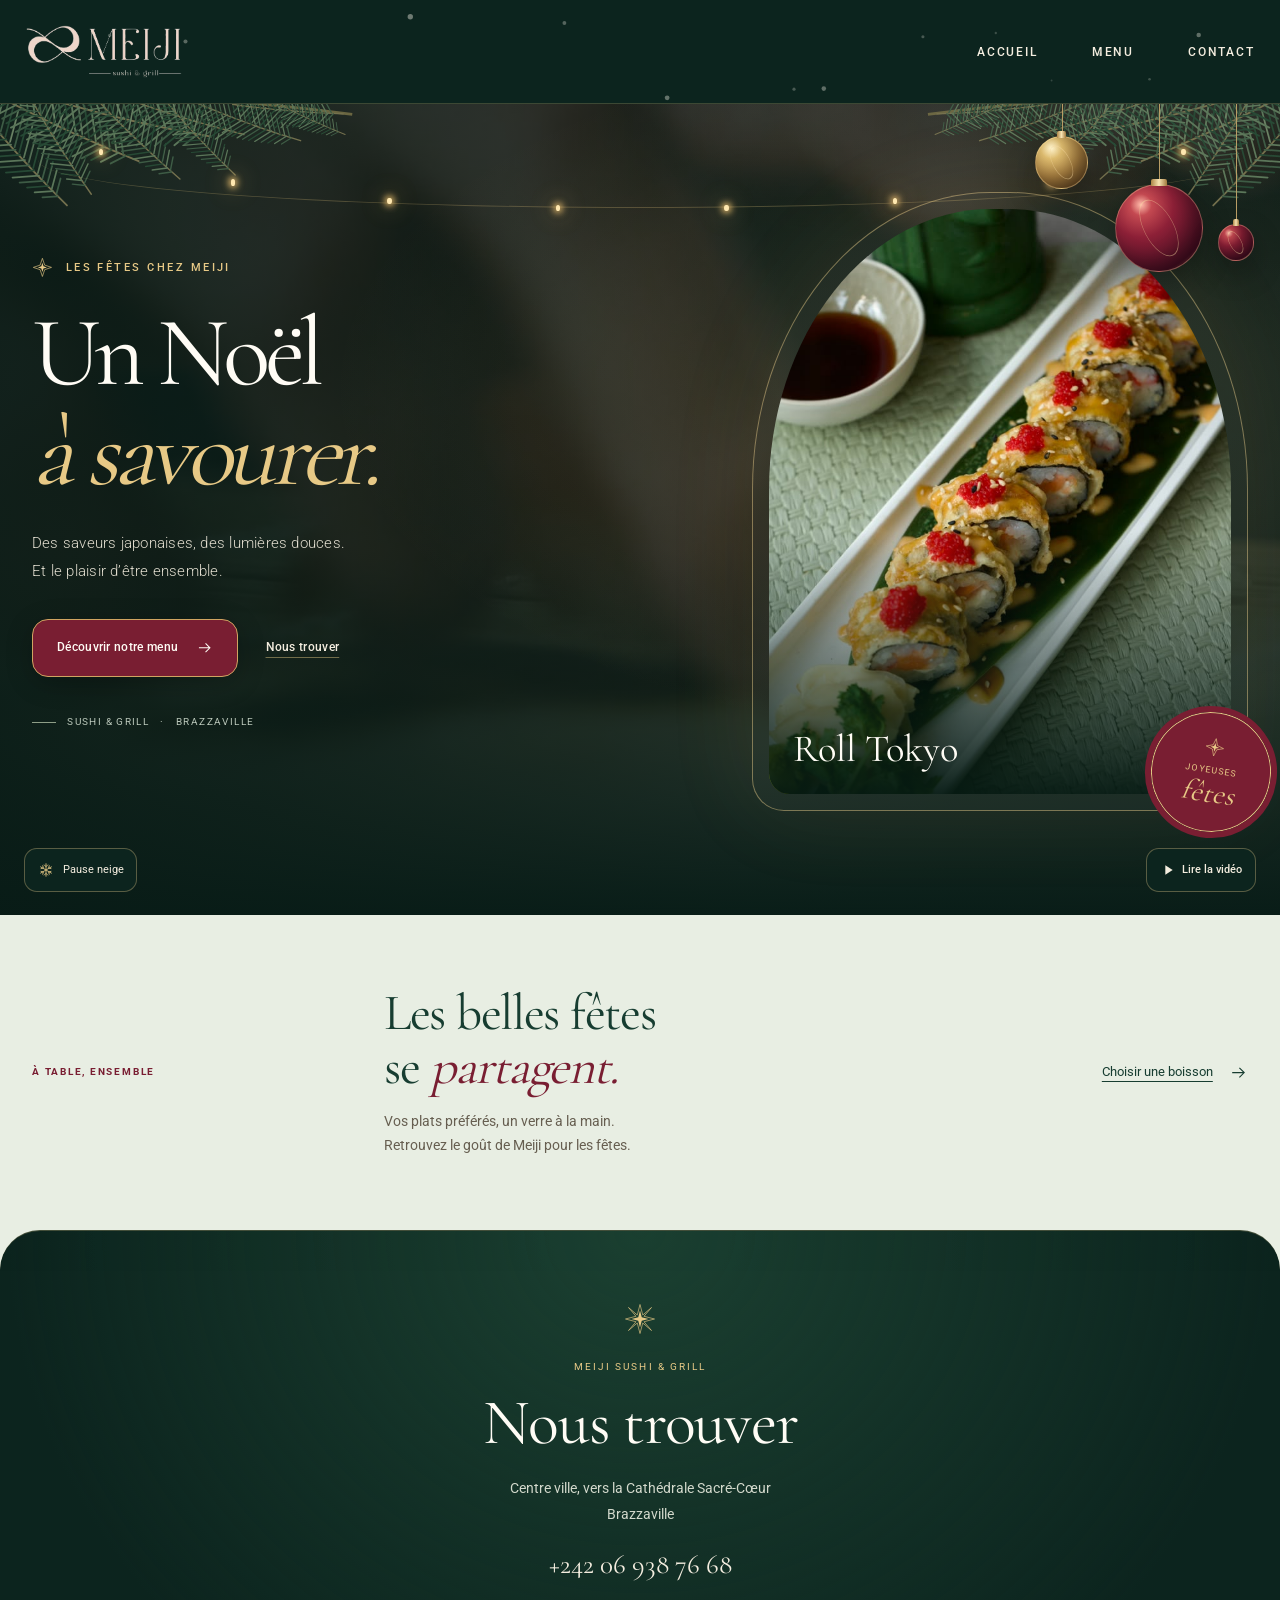
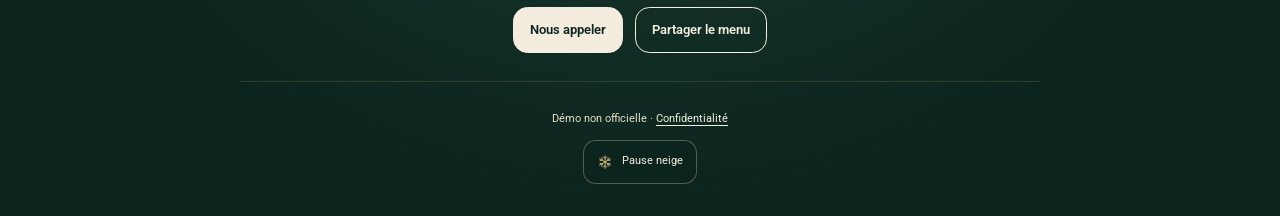
==== commit 57e3ede7: "Étend la neige à toutes les pages de Noël" ====
--- a/index.html
+++ b/index.html
@@ -12,8 +12,8 @@
       <link rel="stylesheet" href="./css/refinements.css">
     <script type="module" src="./assets/js/site.js"></script>
     <script type="module" src="./assets/js/hero-video.js"></script>
-    <link rel="stylesheet" href="./css/theme-noel.css?v=2">
-    <script type="module" src="./assets/js/theme-noel.js?v=2"></script>
+    <link rel="stylesheet" href="./css/theme-noel.css?v=3">
+    <script type="module" src="./assets/js/theme-noel.js?v=3"></script>
   </head>
   <body>
     <header class="site-header">
--- a/css/theme-noel.css
+++ b/css/theme-noel.css
@@ -7,7 +7,12 @@
   --garnet: #791e32; --moss: #173d31; --plum: #791e32; --black-forest: #081b16;
   --line: #cec0a7; --focus: #86632d; --noel-gold: #e7c986; --noel-glow: #ffe8b0;
 }
-body { background: var(--cream); }
+body {
+  isolation: isolate;
+  background: radial-gradient(ellipse at 12% 18%, #cadcd0, transparent 58%),
+    radial-gradient(ellipse at 92% 74%, #c5d8cb, transparent 57%), #e8eee3;
+  background-attachment: fixed;
+}
 .site-header { position: relative; z-index: 30; min-height: 6.5rem; padding: 1.1rem max(1.5rem, calc((100% - 78rem) / 2)); border-bottom: 1px solid rgb(231 201 134 / 22%); background: var(--forest-night); }
 .site-header, .hero, .menu-banner, .page-heading, .site-footer, .editorial-panel { --focus: var(--noel-gold); --copper: var(--noel-gold); }
 .site-logo { width: 10rem; }
@@ -71,18 +76,37 @@
 .noel-lights i:nth-child(6) { left: 71%; top: 90%; animation-delay: -1s; }
 .noel-lights i:nth-child(7) { left: 84%; top: 71%; animation-delay: -3s; }
 .noel-lights i:nth-child(8) { left: 95%; top: 39%; animation-delay: -1.2s; }
-.noel-snow { position: absolute; z-index: 3; inset: 0; width: 100%; height: 100%; pointer-events: none; opacity: .85; }
+.noel-snow {
+  position: absolute;
+  z-index: 3;
+  inset: 0;
+  width: 100%;
+  height: 100%;
+  pointer-events: none;
+  opacity: .85;
+}
+.noel-snow--backdrop {
+  position: fixed;
+  z-index: -1;
+  opacity: 1;
+}
+.site-header, .site-footer { isolation: isolate; }
+.site-header > .noel-snow, .site-footer > .noel-snow { z-index: -1; }
+.site-header > .noel-snow { opacity: .48; }
 .noel-effects-control { position: absolute; z-index: 6; bottom: 1.4rem; left: max(1.5rem, calc((100% - 78rem) / 2)); display: inline-flex; align-items: center; gap: .55rem; min-height: 2.75rem; padding: .55rem .8rem; border: 1px solid rgb(231 201 134 / 35%); border-radius: .8rem; color: var(--cream); background: #0c241e; font-size: .66rem; cursor: pointer; }
 .noel-effects-control svg { width: 1rem; height: 1rem; color: var(--noel-gold); }
 .noel-effects-control:focus-visible { outline-color: var(--noel-gold); }
 .noel-effects-control:disabled { cursor: default; }
+.site-footer .noel-effects-control {
+  position: static;
+  margin-block: .75rem 0;
+}
 .hero--noel .hero__video-control { z-index: 6; right: max(1.5rem, calc((100% - 78rem) / 2)); bottom: 1.4rem; border-color: rgb(231 201 134 / 35%); font-size: .66rem; }
-.noel-motion-off .noel-bauble, .noel-motion-off .noel-lights i { animation-play-state: paused; }
 @keyframes noel-sway { from { transform: rotate(-3deg); } to { transform: rotate(3deg); } }
 @keyframes noel-glimmer { from { opacity: .4; } to { opacity: 1; } }
 
 /* Un court interlude ; le menu conserve sa propre page. */
-.noel-invitation { position: relative; overflow: hidden; display: grid; grid-template-columns: 1fr 1.6fr 1fr; align-items: center; gap: 2rem; padding: 4.5rem max(2rem, calc((100% - 78rem) / 2)); color: var(--forest); background: var(--cream); }
+.noel-invitation { position: relative; overflow: hidden; display: grid; grid-template-columns: 1fr 1.6fr 1fr; align-items: center; gap: 2rem; padding: 4.5rem max(2rem, calc((100% - 78rem) / 2)); color: var(--forest); }
 .noel-invitation__label { color: var(--garnet); font-size: .65rem; font-weight: 700; letter-spacing: .17em; text-transform: uppercase; }
 .noel-invitation h2 { font-size: clamp(2.4rem, 4vw, 3.7rem); line-height: 1.05; letter-spacing: -.025em; }
 .noel-invitation h2 em { color: var(--garnet); font-weight: 400; }
